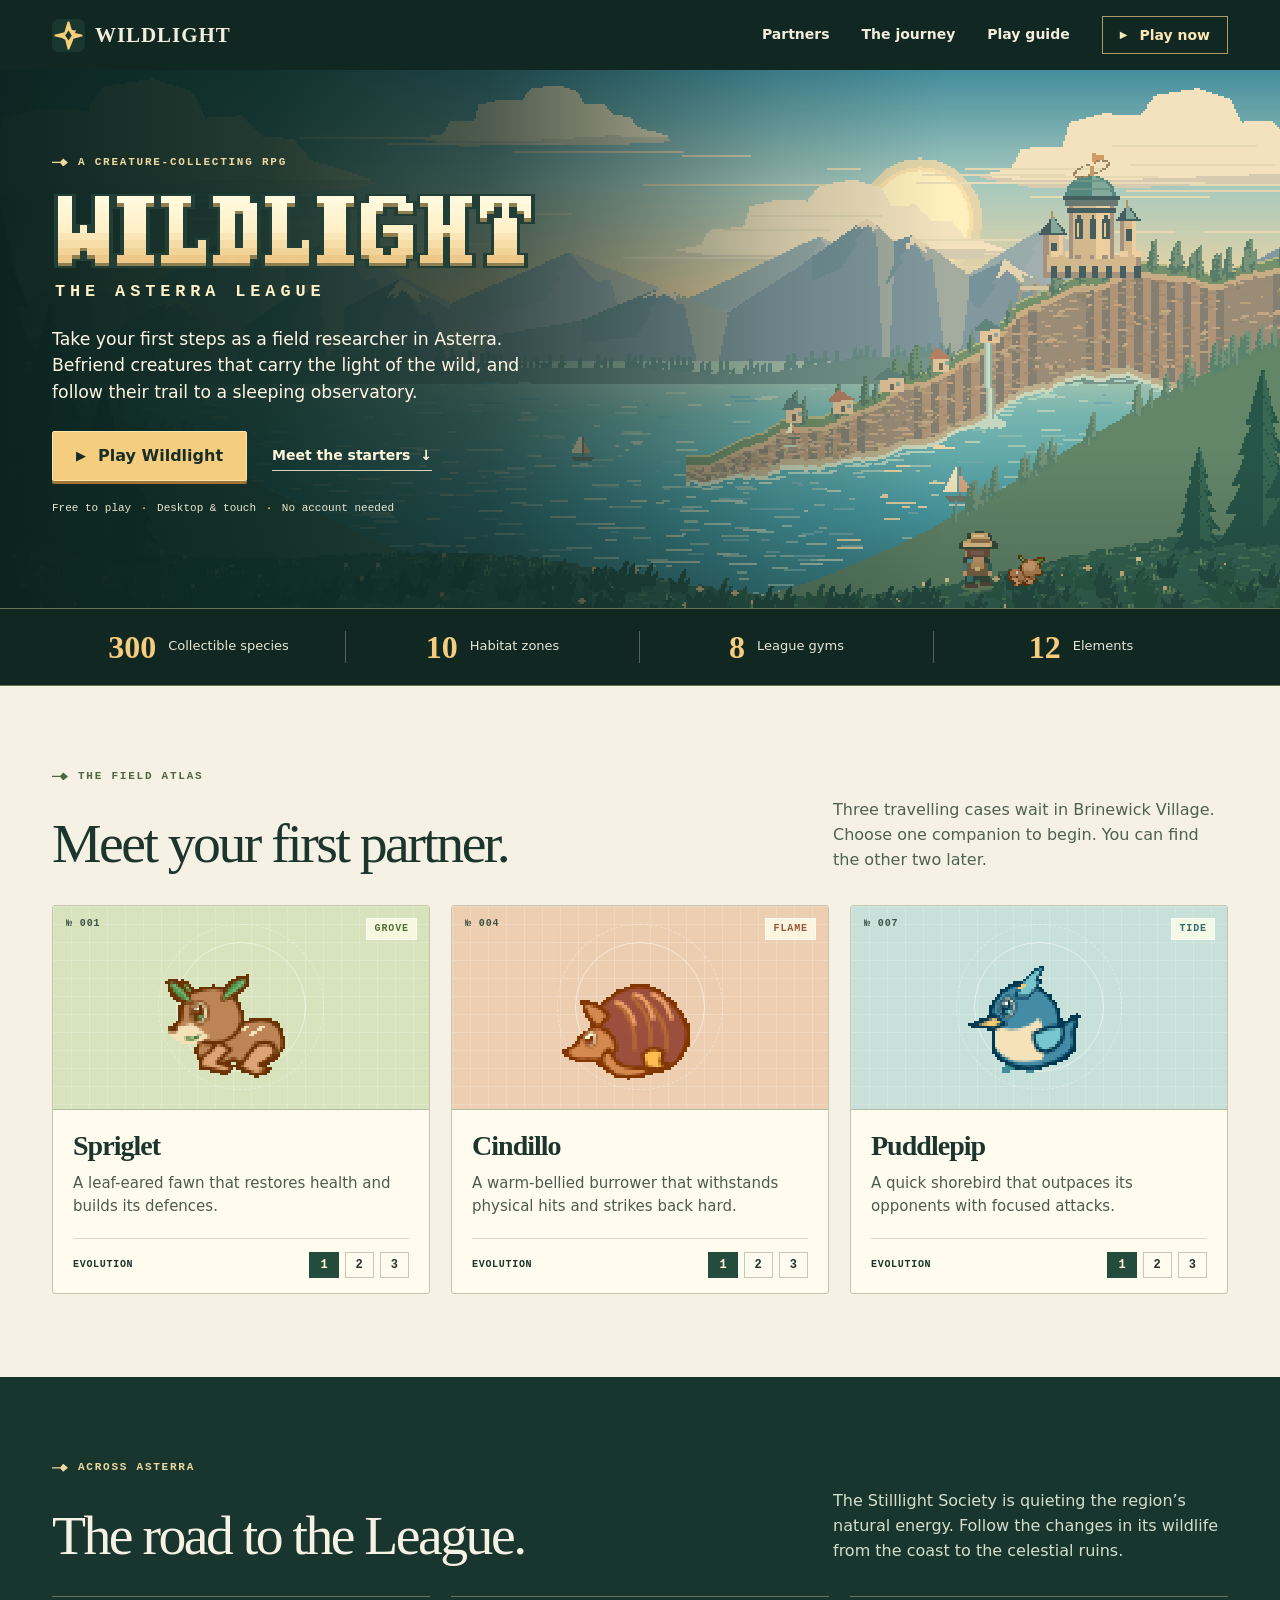
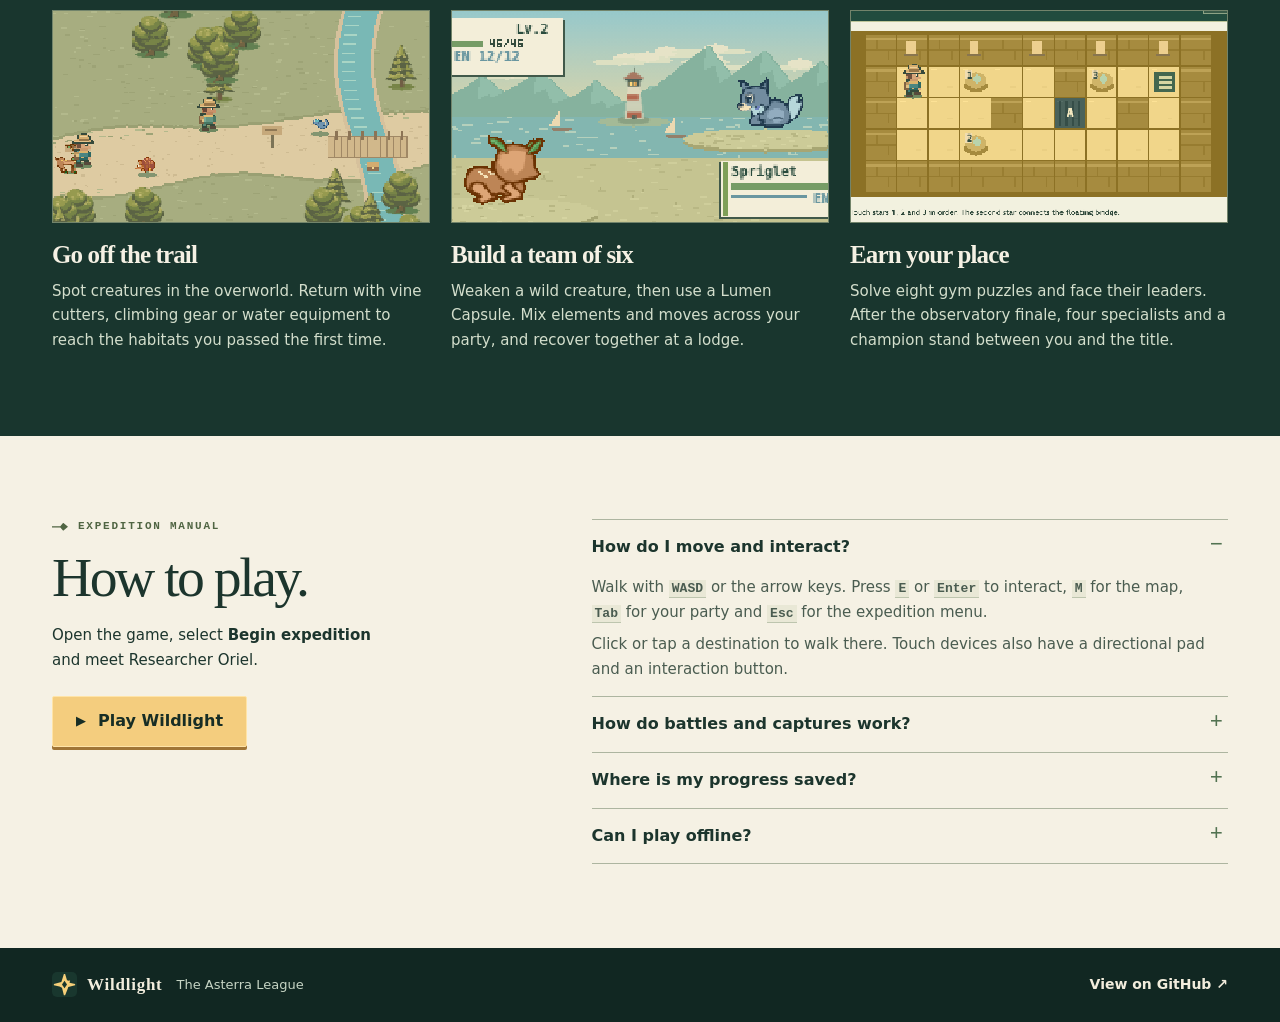
==== index.html @ f3347dff "Publish Wildlight RPG and its interactive Asterra field guide" ====
<!doctype html>
<html lang="en">
  <head>
    <meta charset="utf-8" />
    <meta name="viewport" content="width=device-width, initial-scale=1" />
    <meta name="theme-color" content="#112a26" />
    <title>Wildlight: The Asterra League · Play the browser RPG</title>
    <meta
      name="description"
      content="Choose your field partner and explore Asterra in a free pixel-art RPG. Collect 300 original creatures, earn eight badges and challenge the League in your browser."
    />
    <link rel="canonical" href="https://nearbycoder.github.io/wildlight/" />
    <meta property="og:title" content="Wildlight: The Asterra League" />
    <meta
      property="og:description"
      content="A field journal, a first partner and 300 creatures to discover. Play the complete RPG in your browser."
    />
    <meta property="og:type" content="website" />
    <meta
      property="og:url"
      content="https://nearbycoder.github.io/wildlight/"
    />
    <meta
      property="og:image"
      content="https://nearbycoder.github.io/wildlight/assets/site/share.png"
    />
    <meta
      property="og:image:alt"
      content="The Wildlight title above Asterra’s sunlit coast and celestial observatory."
    />
    <meta name="twitter:card" content="summary_large_image" />
    <link rel="icon" href="assets/site/star.svg" type="image/svg+xml" />
    <link rel="preload" as="image" href="assets/site/asterra.png" />
    <link rel="stylesheet" href="assets/site/landing.css" />
    <script defer src="assets/site/field-guide.js"></script>
  </head>
  <body>
    <a class="skip" href="#main">Skip to content</a>
    <header id="top">
      <div class="wrap nav">
        <a class="brand" href="#top" aria-label="Wildlight home"
          ><span class="star" aria-hidden="true"></span> WILDLIGHT</a
        >
        <nav aria-label="Main">
          <a href="#partners">Partners</a><a href="#journey">The journey</a
          ><a href="#guide">Play guide</a>
        </nav>
        <a class="nav-play" href="play/index.html"
          ><span aria-hidden="true">▶</span> Play now</a
        >
      </div>
    </header>
    <main id="main">
      <section class="hero" aria-labelledby="game-title">
        <div class="wrap hero-inner">
          <div class="intro">
            <p class="kicker pale"><i></i> A creature-collecting RPG</p>
            <h1 id="game-title">
              <img
                src="assets/site/wordmark.png"
                width="262"
                height="42"
                alt="Wildlight"
              /><span>The Asterra League</span>
            </h1>
            <p class="pitch">
              Take your first steps as a field researcher in Asterra. Befriend
              creatures that carry the light of the wild, and follow their trail
              to a sleeping observatory.
            </p>
            <div class="hero-actions">
              <a class="play" href="play/index.html"
                ><span aria-hidden="true">▶</span> Play Wildlight</a
              ><a class="meet" href="#partners"
                >Meet the starters <span aria-hidden="true">↓</span></a
              >
            </div>
            <p class="platform">
              Free to play <b>·</b> Desktop &amp; touch <b>·</b> No account
              needed
            </p>
          </div>
        </div>
      </section>
      <div class="facts">
        <dl class="wrap fact-grid">
          <div>
            <dt>Collectible species</dt>
            <dd>300</dd>
          </div>
          <div>
            <dt>Habitat zones</dt>
            <dd>10</dd>
          </div>
          <div>
            <dt>League gyms</dt>
            <dd>8</dd>
          </div>
          <div>
            <dt>Elements</dt>
            <dd>12</dd>
          </div>
        </dl>
      </div>
      <section
        class="paper section"
        id="partners"
        aria-labelledby="partner-heading"
      >
        <div class="wrap">
          <p class="kicker"><i></i> The Field Atlas</p>
          <div class="section-intro">
            <h2 id="partner-heading">Meet your first partner.</h2>
            <p>
              Three travelling cases wait in Brinewick Village. Choose one
              companion to begin. You can find the other two later.
            </p>
          </div>
          <div class="partners">
            <!-- The starter cards also work as a static field guide with JavaScript disabled. -->
            <article class="partner grove">
              <div class="plate">
                <span class="index">№ 001</span
                ><span class="element">Grove</span
                ><img
                  loading="lazy"
                  class="sprite"
                  src="assets/site/spriglet.png"
                  width="88"
                  height="78"
                  alt="Spriglet"
                />
              </div>
              <div class="partner-body">
                <div aria-live="polite" aria-atomic="true">
                  <h3>Spriglet</h3>
                  <p>
                    A leaf-eared fawn that restores health and builds its
                    defences.
                  </p>
                </div>
                <div
                  class="stages"
                  hidden
                  role="group"
                  aria-label="Spriglet evolution stages"
                >
                  <span>Evolution</span
                  ><button
                    type="button"
                    data-number="001"
                    data-name="Spriglet"
                    data-element="Grove"
                    data-note="A leaf-eared fawn that restores health and builds its defences."
                    aria-label="Show Spriglet, stage 1"
                    aria-pressed="true"
                  >
                    1</button
                  ><button
                    type="button"
                    data-number="002"
                    data-name="Brambleap"
                    data-element="Grove"
                    data-note="Paired thorn forks catch the light as it bounds through the thickets."
                    aria-label="Show Brambleap, stage 2"
                    aria-pressed="false"
                  >
                    2</button
                  ><button
                    type="button"
                    data-number="003"
                    data-name="Verdantler"
                    data-element="Grove · Radiance"
                    data-note="A forest guardian whose branching antlers feed light into the leaves at its throat."
                    aria-label="Show Verdantler, stage 3"
                    aria-pressed="false"
                  >
                    3
                  </button>
                </div>
              </div>
            </article>
            <article class="partner flame">
              <div class="plate">
                <span class="index">№ 004</span
                ><span class="element">Flame</span
                ><img
                  loading="lazy"
                  class="sprite"
                  src="assets/site/cindillo.png"
                  width="88"
                  height="78"
                  alt="Cindillo"
                />
              </div>
              <div class="partner-body">
                <div aria-live="polite" aria-atomic="true">
                  <h3>Cindillo</h3>
                  <p>
                    A warm-bellied burrower that withstands physical hits and
                    strikes back hard.
                  </p>
                </div>
                <div
                  class="stages"
                  hidden
                  role="group"
                  aria-label="Cindillo evolution stages"
                >
                  <span>Evolution</span
                  ><button
                    type="button"
                    data-number="004"
                    data-name="Cindillo"
                    data-element="Flame"
                    data-note="A warm-bellied burrower that withstands physical hits and strikes back hard."
                    aria-label="Show Cindillo, stage 1"
                    aria-pressed="true"
                  >
                    1</button
                  ><button
                    type="button"
                    data-number="005"
                    data-name="Charback"
                    data-element="Flame"
                    data-note="Flexible seams between fired clay plates let it curl up and roll downhill."
                    aria-label="Show Charback, stage 2"
                    aria-pressed="false"
                  >
                    2</button
                  ><button
                    type="button"
                    data-number="006"
                    data-name="Kilnwarden"
                    data-element="Flame · Alloy"
                    data-note="Its plates fuse into a vaulted kiln. Broad, heatproof forelegs brace it against the furnace pressure."
                    aria-label="Show Kilnwarden, stage 3"
                    aria-pressed="false"
                  >
                    3
                  </button>
                </div>
              </div>
            </article>
            <article class="partner tide">
              <div class="plate">
                <span class="index">№ 007</span><span class="element">Tide</span
                ><img
                  loading="lazy"
                  class="sprite"
                  src="assets/site/puddlepip.png"
                  width="88"
                  height="78"
                  alt="Puddlepip"
                />
              </div>
              <div class="partner-body">
                <div aria-live="polite" aria-atomic="true">
                  <h3>Puddlepip</h3>
                  <p>
                    A quick shorebird that outpaces its opponents with focused
                    attacks.
                  </p>
                </div>
                <div
                  class="stages"
                  hidden
                  role="group"
                  aria-label="Puddlepip evolution stages"
                >
                  <span>Evolution</span
                  ><button
                    type="button"
                    data-number="007"
                    data-name="Puddlepip"
                    data-element="Tide"
                    data-note="A quick shorebird that outpaces its opponents with focused attacks."
                    aria-label="Show Puddlepip, stage 1"
                    aria-pressed="true"
                  >
                    1</button
                  ><button
                    type="button"
                    data-number="008"
                    data-name="Rillcrest"
                    data-element="Tide"
                    data-note="Long legs carry it through the shallows while its half-open wings keep it balanced."
                    aria-label="Show Rillcrest, stage 2"
                    aria-pressed="false"
                  >
                    2</button
                  ><button
                    type="button"
                    data-number="009"
                    data-name="Tempestern"
                    data-element="Tide · Storm"
                    data-note="Fork-tipped wings hold it in a storm glide, and a divided tail steers it through the gusts."
                    aria-label="Show Tempestern, stage 3"
                    aria-pressed="false"
                  >
                    3
                  </button>
                </div>
              </div>
            </article>
          </div>
        </div>
      </section>
      <section
        id="journey"
        class="journey section"
        aria-labelledby="journey-heading"
      >
        <div class="wrap">
          <p class="kicker pale"><i></i> Across Asterra</p>
          <div class="section-intro">
            <h2 id="journey-heading">The road to the League.</h2>
            <p>
              The Stilllight Society is quieting the region’s natural energy.
              Follow the changes in its wildlife from the coast to the celestial
              ruins.
            </p>
          </div>
          <div class="journey-grid">
            <article>
              <img
                loading="lazy"
                width="544"
                height="306"
                src="assets/site/trail.png"
                alt="A field researcher encounters wild creatures at a wooden bridge on Potters’ Towpath."
              />
              <h3>Go off the trail</h3>
              <p>
                Spot creatures in the overworld. Return with vine cutters,
                climbing gear or water equipment to reach the habitats you
                passed the first time.
              </p>
            </article>
            <article>
              <img
                loading="lazy"
                width="544"
                height="306"
                src="assets/site/battle.png"
                alt="Spriglet faces a wild Frazil on the coast in a turn-based battle."
              />
              <h3>Build a team of six</h3>
              <p>
                Weaken a wild creature, then use a Lumen Capsule. Mix elements
                and moves across your party, and recover together at a lodge.
              </p>
            </article>
            <article>
              <img
                loading="lazy"
                width="544"
                height="306"
                src="assets/site/gym.png"
                alt="An in-game League gym puzzle with an interactive floor plan."
              />
              <h3>Earn your place</h3>
              <p>
                Solve eight gym puzzles and face their leaders. After the
                observatory finale, four specialists and a champion stand
                between you and the title.
              </p>
            </article>
          </div>
        </div>
      </section>
      <section class="section paper" id="guide" aria-labelledby="guide-heading">
        <div class="wrap guide">
          <div>
            <p class="kicker"><i></i> Expedition manual</p>
            <h2 id="guide-heading">How to play.</h2>
            <p>
              Open the game, select <strong>Begin expedition</strong> and meet
              Researcher Oriel.
            </p>
            <a class="play" href="play/index.html"
              ><span aria-hidden="true">▶</span> Play Wildlight</a
            >
          </div>
          <div class="manual">
            <details open>
              <summary>How do I move and interact?</summary>
              <div>
                <p>
                  Walk with <kbd>WASD</kbd> or the arrow keys. Press
                  <kbd>E</kbd> or <kbd>Enter</kbd> to interact, <kbd>M</kbd> for
                  the map, <kbd>Tab</kbd> for your party and <kbd>Esc</kbd> for
                  the expedition menu.
                </p>
                <p>
                  Click or tap a destination to walk there. Touch devices also
                  have a directional pad and an interaction button.
                </p>
              </div>
            </details>
            <details>
              <summary>How do battles and captures work?</summary>
              <div>
                <p>
                  Each turn, choose a move, switch your active creature or use
                  an item. Check the element matchup and your available energy.
                  Lower a wild creature’s health or inflict a status condition
                  to improve your capsule’s chances.
                </p>
              </div>
            </details>
            <details>
              <summary>Where is my progress saved?</summary>
              <div>
                <p>
                  The game autosaves in this browser at safe milestones. Open
                  <strong>Expedition menu → Save → Export backup</strong> to
                  keep a copy or carry your team to another device. Use
                  <strong>Import backup</strong> to restore it.
                </p>
              </div>
            </details>
            <details>
              <summary>Can I play offline?</summary>
              <div>
                <p>
                  <a href="play/index.html" download="wildlight.html"
                    >Download the standalone game</a
                  >
                  and open it in a modern browser. To continue a web expedition
                  offline, export your save first and import it in the
                  downloaded game.
                </p>
              </div>
            </details>
          </div>
        </div>
      </section>
    </main>
    <footer>
      <div class="wrap foot">
        <a class="brand" href="#top"
          ><span class="star" aria-hidden="true"></span> Wildlight</a
        ><span>The Asterra League</span
        ><a href="https://github.com/nearbycoder/wildlight"
          >View on GitHub ↗</a
        >
      </div>
    </footer>
  </body>
</html>
---- assets/site/landing.css ----
:root {
  color-scheme: light;
  --night: #112722;
  --green: #244c3c;
  --paper: #f5f1e4;
  --ink: #1c352d;
  --gold: #f4cd7e;
  --rule: #cbc6b5;
  --mono: "Space Mono", ui-monospace, Menlo, Consolas, monospace;
  --sans: "DM Sans", "Avenir Next", Avenir, system-ui, sans-serif;
}
* {
  box-sizing: border-box;
}
html {
  scroll-behavior: smooth;
  scroll-padding-top: 18px;
}
body {
  margin: 0;
  background: var(--paper);
  color: var(--ink);
  font: 16px/1.55 var(--sans);
}
a {
  color: inherit;
}
button,
summary,
a {
  touch-action: manipulation;
}
a:focus-visible,
button:focus-visible,
summary:focus-visible {
  outline: 3px solid #c3761f;
  outline-offset: 4px;
}
.wrap {
  width: min(1176px, calc(100% - 104px));
  margin-inline: auto;
}
.skip {
  position: absolute;
  left: 1rem;
  top: -6rem;
  z-index: 10;
  background: white;
  padding: 10px;
}
.skip:focus {
  top: 1rem;
}
header,
footer,
.facts {
  background: var(--night);
  color: #f2eddd;
}
.nav,
.foot {
  display: flex;
  align-items: center;
  gap: 32px;
}
.nav {
  min-height: 70px;
}
.brand {
  text-decoration: none;
  display: inline-flex;
  gap: 10px;
  align-items: center;
  font-family: Georgia, serif;
  font-weight: 900;
  font-size: 21px;
  letter-spacing: 0.045em;
}
.star {
  display: inline-block;
  background: url(star.svg) center/contain no-repeat;
  width: 33px;
  height: 33px;
}
.nav nav {
  margin-left: auto;
  display: flex;
  gap: 32px;
}
.nav nav a,
.foot a:last-child {
  text-decoration: none;
  font-weight: 600;
  font-size: 14px;
}
.nav nav a:hover,
.foot a:hover {
  color: var(--gold);
}
.nav-play,
.play {
  display: inline-flex;
  align-items: center;
  justify-content: center;
  gap: 12px;
  font-weight: 800;
  text-decoration: none;
  line-height: 1.15;
}
.nav-play {
  padding: 10px 17px;
  color: #fae9b6;
  border: 1px solid #ad9c67;
  font-size: 14px;
}
.nav-play span {
  font-size: 10px;
}
.nav-play:hover {
  background: #294638;
}
.hero {
  color: #fff6dc;
  position: relative;
  isolation: isolate;
  background: #315849;
  overflow: hidden;
}
.hero:before,
.hero:after {
  content: "";
  position: absolute;
  inset: 0;
  z-index: -1;
}
.hero:before {
  background: url(asterra.png) 62% 56% / cover no-repeat;
  image-rendering: pixelated;
}
.hero:after {
  background:
    linear-gradient(
      90deg,
      rgba(11, 35, 31, 0.98) 0%,
      rgba(12, 40, 34, 0.9) 21%,
      rgba(15, 39, 36, 0.72) 38%,
      rgba(15, 37, 33, 0.18) 61%,
      transparent 74%
    ),
    linear-gradient(0deg, rgba(9, 26, 24, 0.22), transparent 30%);
}
.hero-inner {
  min-height: clamp(530px, 42vw, 650px);
  display: flex;
  align-items: center;
}
.intro {
  padding: 48px 0 53px;
  max-width: 552px;
}
.kicker {
  display: flex;
  gap: 10px;
  align-items: center;
  margin: 0 0 14px;
  color: #506543;
  font: 700 11px/1.4 var(--mono);
  letter-spacing: 0.16em;
  text-transform: uppercase;
}
.kicker i {
  display: inline-block;
  width: 16px;
  height: 8px;
  background: currentColor;
  clip-path: polygon(0 42%, 52% 42%, 70% 0, 100% 50%, 70% 100%, 52% 58%, 0 58%);
}
.pale {
  color: #f0d89e;
}
h1 {
  margin: 22px 0;
}
h1 img {
  display: block;
  width: min(100%, 528px);
  height: auto;
  image-rendering: pixelated;
}
h1 span {
  display: block;
  color: #fff0c7;
  font: 700 clamp(13px, 1.32vw, 19px) / 1.4 var(--mono);
  letter-spacing: 0.29em;
  text-transform: uppercase;
  margin: 10px 0 0 3px;
}
.pitch {
  font-size: clamp(17px, 1.35vw, 20px);
  line-height: 1.55;
  max-width: 485px;
  color: #fff7e4;
  margin: 22px 0 25px;
  text-wrap: pretty;
}
.hero-actions {
  display: flex;
  align-items: center;
  gap: 25px;
}
.play {
  background: var(--gold);
  color: #172d25;
  border: 1px solid #ffe4a7;
  box-shadow: 0 3px 0 #a07536;
  padding: 15px 23px;
  border-radius: 2px;
  font-size: 16px;
}
.play span {
  font-size: 13px;
}
.play:hover {
  background: #ffe0a1;
  transform: translateY(-1px);
}
.meet {
  font-weight: 700;
  text-decoration: none;
  font-size: 14px;
  border-bottom: 1px solid #d2d3b9;
  padding: 4px 0;
}
.meet span {
  margin-left: 5px;
}
.platform {
  font: 11px/1.6 var(--mono);
  color: #e9e8d1;
  margin: 19px 0 0;
}
.platform b {
  color: var(--gold);
  padding-inline: 3px;
}
.facts {
  border-block: 1px solid #667357;
}
.fact-grid {
  display: grid;
  grid-template-columns: repeat(4, 1fr);
  padding: 22px 0;
  margin-block: 0;
}
.fact-grid div {
  display: flex;
  align-items: center;
  justify-content: center;
  gap: 12px;
  flex-direction: row-reverse;
  border-right: 1px solid #526456;
}
.fact-grid div:last-child {
  border: 0;
}
.fact-grid dt {
  font-size: 13px;
  color: #e4e7d5;
  line-height: 1.25;
}
.fact-grid dd {
  font:
    700 32px/1 Georgia,
    serif;
  color: var(--gold);
  margin: 0;
}
.section {
  padding-block: clamp(56px, 6.5vw, 96px);
}
.paper {
  background: var(--paper);
}
h2,
h3,
p {
  margin-top: 0;
}
h2,
h3 {
  font-family: "DM Serif Text", Georgia, serif;
}
h2 {
  margin: 0;
  font-size: clamp(34px, 4.35vw, 63px);
  letter-spacing: -0.045em;
  line-height: 1.03;
  font-weight: 500;
  text-wrap: balance;
}
.section-intro {
  display: flex;
  align-items: end;
  justify-content: space-between;
  gap: 36px;
  margin: 0 0 32px;
}
.section-intro p {
  max-width: 395px;
  margin: 0;
  color: #4e6153;
  line-height: 1.55;
}
.partners,
.journey-grid {
  display: grid;
  grid-template-columns: repeat(3, minmax(0, 1fr));
  gap: 21px;
}
.partner {
  --wash: #d7e3bc;
  --tone: #526e37;
  background: #fffcef;
  border: 1px solid #c4c6ac;
  border-radius: 3px;
  overflow: hidden;
}
.partner.flame {
  --wash: #edceb0;
  --tone: #9d5536;
}
.partner.tide {
  --wash: #c8e0da;
  --tone: #366b70;
}
.plate {
  position: relative;
  min-height: 180px;
  height: clamp(174px, 16vw, 220px);
  overflow: hidden;
  isolation: isolate;
  background-color: var(--wash);
  background-image:
    linear-gradient(90deg, #ffffff30 1px, transparent 1px),
    linear-gradient(#ffffff30 1px, transparent 1px);
  background-size: 18px 18px;
  display: grid;
  place-items: center;
  border-bottom: 1px solid #b4bba5;
}
.plate:before,
.plate:after {
  content: "";
  z-index: -1;
  position: absolute;
  top: 50%;
  left: 50%;
  width: 128px;
  height: 128px;
  border: 1px solid #ffffff80;
  border-radius: 50%;
  transform: translate(-50%, -50%);
}
.plate:after {
  width: 164px;
  height: 164px;
  border-style: dashed;
  opacity: 0.7;
}
.index,
.element {
  z-index: 1;
  position: absolute;
  top: 12px;
  font: 700 10px/1.2 var(--mono);
  letter-spacing: 0.09em;
}
.index {
  left: 13px;
  color: #3b5044;
}
.element {
  right: 12px;
  color: var(--tone);
  background: #ffffebc7;
  border: 1px solid #ffffff9e;
  padding: 4px 7px;
  text-transform: uppercase;
}
.sprite {
  position: absolute;
  inset: 0;
  height: 100%;
  width: 100%;
  object-fit: contain;
  image-rendering: pixelated;
}
.partner-body {
  padding: 20px 20px 15px;
}
.partner h3,
.journey h3 {
  font-size: 28px;
  font-weight: 600;
  letter-spacing: -0.035em;
  line-height: 1.12;
  margin: 0 0 10px;
}
.partner-body p {
  color: #4a5c50;
  margin: 0 0 18px;
  min-height: 3.2em;
  font-size: 15px;
}
.stages {
  display: flex;
  align-items: center;
  gap: 6px;
  border-top: 1px solid #d9d9c7;
  padding-top: 13px;
}
.stages span {
  margin-right: auto;
  font: 700 10px var(--mono);
  text-transform: uppercase;
  letter-spacing: 0.07em;
}
.stages button {
  font: 700 12px var(--mono);
  padding: 5px 10px;
  background: transparent;
  color: var(--ink);
  border: 1px solid #c6c9b7;
  cursor: pointer;
}
.stages button[aria-pressed="true"] {
  background: var(--green);
  color: #fff9dc;
  border-color: var(--green);
}
.stages button:hover {
  border-color: var(--green);
}
.journey {
  background: #19362e;
  color: var(--paper);
}
.journey .section-intro p,
.journey-grid p {
  color: #d3decc;
}
.journey-grid article {
  border-top: 1px solid #637561;
  padding-top: 13px;
}
.journey-grid img {
  width: 100%;
  height: auto;
  display: block;
  aspect-ratio: 16/9;
  object-fit: cover;
  border: 1px solid #72846b;
  margin: 0 0 18px;
  image-rendering: pixelated;
}
.journey h3 {
  font-size: 25px;
}
.journey-grid p,
.guide p {
  margin-bottom: 0;
  font-size: 15px;
  line-height: 1.65;
}
.guide {
  display: grid;
  grid-template-columns: 0.8fr 1.2fr;
  gap: clamp(30px, 9vw, 150px);
}
.guide .kicker {
  font: 700 11px/1.4 var(--mono);
  margin-bottom: 14px;
}
.guide h2 + p {
  max-width: 330px;
  margin: 17px 0 24px;
}
.manual details {
  border-top: 1px solid #adb5a0;
}
.manual details:last-child {
  border-bottom: 1px solid #adb5a0;
}
.manual summary {
  cursor: pointer;
  font-weight: 750;
  padding: 15px 28px 15px 0;
  position: relative;
  list-style: none;
}
.manual summary::-webkit-details-marker {
  display: none;
}
.manual summary:after {
  content: "+";
  position: absolute;
  right: 5px;
  color: #527351;
  font: 22px/1 var(--mono);
}
.manual details[open] > summary:after {
  content: "−";
}
.manual details > div {
  padding: 0 22px 14px 0;
  color: #4a5c50;
}
.manual p + p {
  margin-top: 8px;
}
kbd {
  font: 700 0.87em var(--mono);
  background: #e9e8d6;
  padding: 1px 3px;
  border-bottom: 1px solid #bdc5ae;
}
.foot {
  padding-block: 24px;
  gap: 14px;
}
.foot .brand {
  font-size: 17px;
}
.foot > span {
  font-size: 13px;
  color: #c6d4c4;
}
.foot > a:last-child {
  margin-left: auto;
}
.foot .star {
  width: 25px;
  height: 25px;
}
@media (max-width: 850px) {
  .wrap {
    width: calc(100% - 48px);
  }
  .nav nav {
    gap: 18px;
  }
  .intro {
    max-width: 490px;
  }
  .hero:after {
    background: linear-gradient(90deg, #102a25f5, #102a25d4 42%, #102a2530 83%);
  }
  .fact-grid div {
    flex-direction: column-reverse;
    gap: 7px;
  }
  .section-intro {
    display: block;
  }
  .section-intro p {
    margin-top: 15px;
    max-width: 610px;
  }
  .partners,
  .journey-grid {
    gap: 12px;
  }
  .partner-body {
    padding: 14px;
  }
  .partner-body p {
    min-height: 4.7em;
  }
  .guide {
    gap: 34px;
  }
  .stages {
    gap: 4px;
  }
  .stages button {
    padding: 5px 8px;
  }
}
@media (max-width: 650px) {
  .wrap {
    width: calc(100% - 36px);
  }
  .nav {
    min-height: 58px;
    gap: 10px;
  }
  .nav .brand {
    font-size: 17px;
    gap: 6px;
  }
  .nav .star {
    width: 27px;
    height: 27px;
  }
  .nav nav {
    display: none;
  }
  .nav-play {
    margin-left: auto;
    padding: 8px 13px;
  }
  .hero-inner {
    min-height: auto;
    align-items: end;
  }
  .hero:before {
    background-size: auto 290px;
    background-position: 70% top;
    background-color: #16332a;
  }
  .hero:after {
    background: linear-gradient(
      0deg,
      #16332a 0%,
      #16332a 46%,
      #16332aee 58%,
      #16332a85 70%,
      transparent 86%
    );
  }
  .intro {
    padding: 176px 0 32px;
    max-width: 100%;
  }
  .intro .kicker {
    margin-bottom: 8px;
  }
  h1 {
    margin: 12px 0;
  }
  h1 img {
    width: min(94%, 410px);
  }
  h1 span {
    font-size: 13px;
  }
  .pitch {
    margin: 16px 0 20px;
    font-size: 16px;
    max-width: 440px;
  }
  .hero-actions {
    gap: 18px;
  }
  .play {
    padding: 14px 17px;
  }
  .meet {
    font-size: 13px;
  }
  .platform {
    font-size: 10px;
  }
  .fact-grid {
    width: 100%;
    padding: 16px 5px;
  }
  .fact-grid dd {
    font-size: 25px;
  }
  .fact-grid dt {
    font-size: 10px;
    text-align: center;
  }
  .section {
    padding-block: 48px;
  }
  .partners,
  .journey-grid,
  .guide {
    grid-template-columns: 1fr;
  }
  .partners,
  .journey-grid {
    gap: 20px;
  }
  .partner {
    display: grid;
    grid-template-columns: minmax(112px, 36%) 1fr;
  }
  .plate {
    height: 100%;
    min-height: 190px;
    border: 0;
    border-right: 1px solid #b4bba5;
  }
  .element {
    top: auto;
    bottom: 9px;
    right: 8px;
  }
  .index {
    top: 9px;
    left: 8px;
  }
  .partner-body {
    display: flex;
    flex-direction: column;
    justify-content: center;
  }
  .partner h3 {
    font-size: 24px;
  }
  .partner-body p {
    min-height: 0;
    margin-bottom: 12px;
    font-size: 14px;
  }
  .guide {
    gap: 28px;
  }
  .foot {
    flex-wrap: wrap;
  }
  .foot > span {
    display: none;
  }
  .section-intro {
    margin-bottom: 23px;
  }
  .journey-grid article + article {
    margin-top: 7px;
  }
}
@media (max-width: 360px) {
  .wrap {
    width: calc(100% - 24px);
  }
  .stages {
    flex-wrap: wrap;
  }
  .stages span {
    width: 100%;
  }
  .partner {
    grid-template-columns: 32% 1fr;
  }
  .pitch {
    font-size: 15px;
  }
  .hero-actions {
    gap: 10px;
  }
  .platform {
    font-size: 9px;
  }
}
@media (prefers-reduced-motion: reduce) {
  html {
    scroll-behavior: auto;
  }
  .play:hover {
    transform: none;
  }
}
[hidden] {
  display: none !important;
}
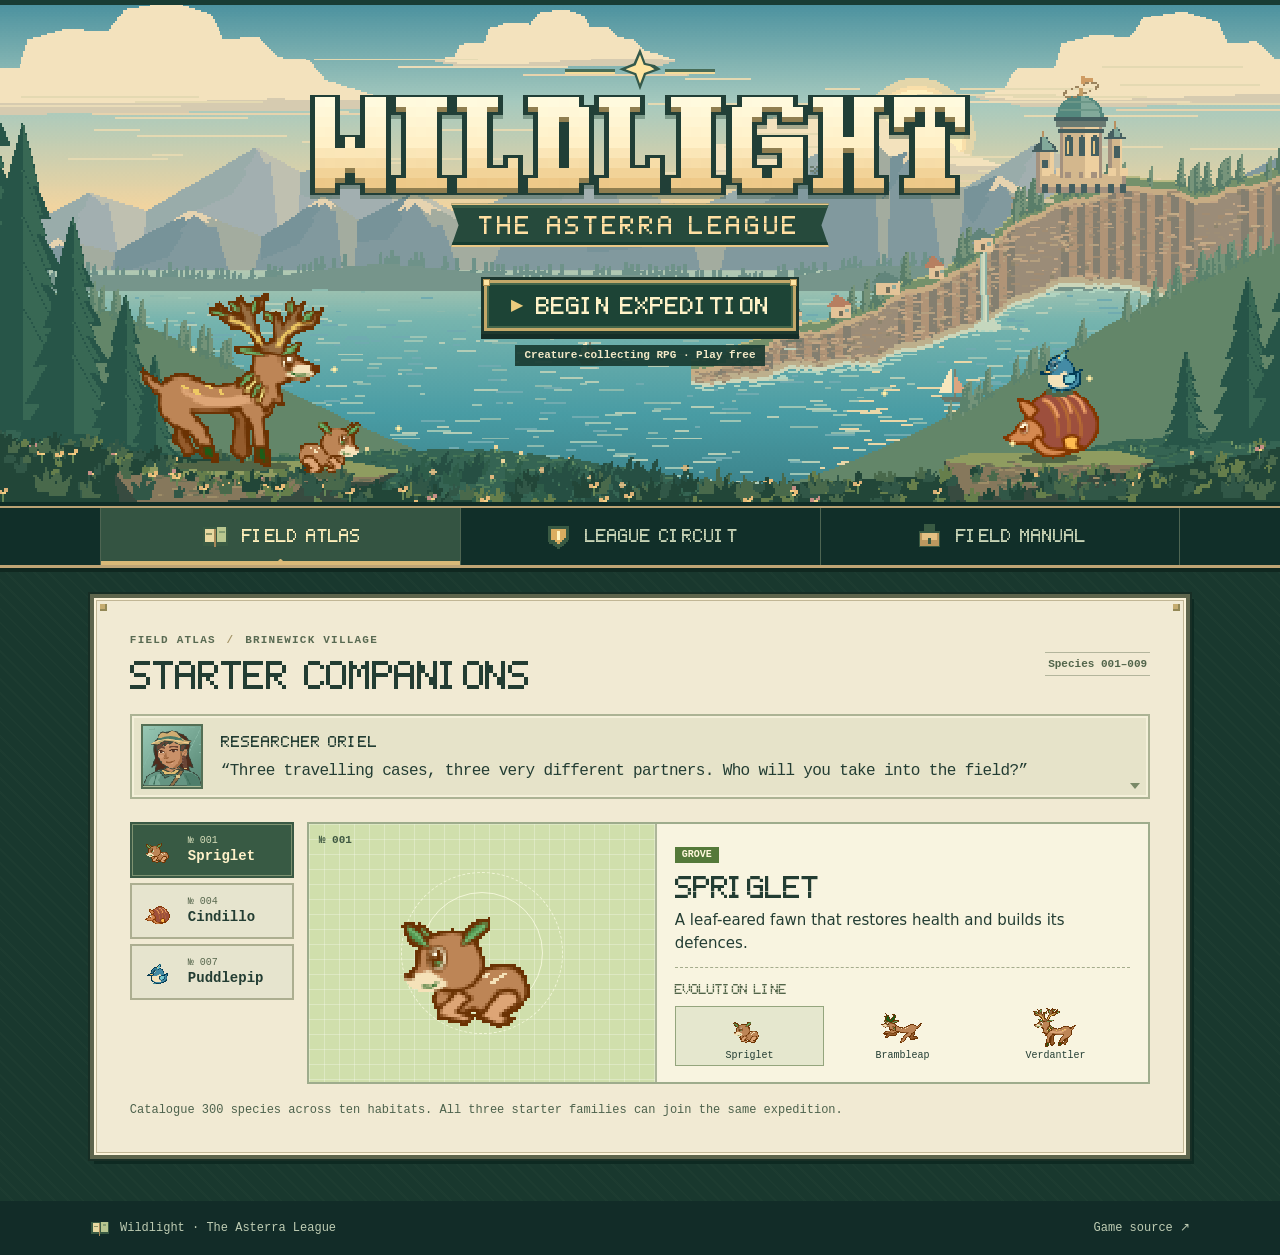
==== commit dc665ea5: "Turn the Wildlight homepage into an Asterra title scene and expedition journal" ====
--- a/index.html
+++ b/index.html
@@ -30,422 +30,693 @@
     />
     <meta name="twitter:card" content="summary_large_image" />
     <link rel="icon" href="assets/site/star.svg" type="image/svg+xml" />
-    <link rel="preload" as="image" href="assets/site/asterra.png" />
-    <link rel="stylesheet" href="assets/site/landing.css" />
-    <script defer src="assets/site/field-guide.js"></script>
+    <link
+      rel="preload"
+      as="image"
+      href="assets/site/title-coast.png"
+      media="(min-width: 701px)"
+    />
+    <link rel="stylesheet" href="assets/site/landing.css?v=journal" />
+    <script defer src="assets/site/field-guide.js?v=journal"></script>
+    <link
+      rel="preload"
+      as="font"
+      href="assets/site/asterra-pixel.ttf"
+      type="font/ttf"
+      crossorigin
+    />
   </head>
+
   <body>
-    <a class="skip" href="#main">Skip to content</a>
-    <header id="top">
-      <div class="wrap nav">
-        <a class="brand" href="#top" aria-label="Wildlight home"
-          ><span class="star" aria-hidden="true"></span> WILDLIGHT</a
-        >
-        <nav aria-label="Main">
-          <a href="#partners">Partners</a><a href="#journey">The journey</a
-          ><a href="#guide">Play guide</a>
-        </nav>
-        <a class="nav-play" href="play/index.html"
-          ><span aria-hidden="true">▶</span> Play now</a
-        >
-      </div>
-    </header>
-    <main id="main">
+    <a class="skip" href="#journal">Skip to expedition journal</a>
+    <main>
       <section class="hero" aria-labelledby="game-title">
-        <div class="wrap hero-inner">
-          <div class="intro">
-            <p class="kicker pale"><i></i> A creature-collecting RPG</p>
-            <h1 id="game-title">
-              <img
-                src="assets/site/wordmark.png"
-                width="262"
-                height="42"
-                alt="Wildlight"
-              /><span>The Asterra League</span>
-            </h1>
-            <p class="pitch">
-              Take your first steps as a field researcher in Asterra. Befriend
-              creatures that carry the light of the wild, and follow their trail
-              to a sleeping observatory.
-            </p>
-            <div class="hero-actions">
-              <a class="play" href="play/index.html"
-                ><span aria-hidden="true">▶</span> Play Wildlight</a
-              ><a class="meet" href="#partners"
-                >Meet the starters <span aria-hidden="true">↓</span></a
-              >
-            </div>
-            <p class="platform">
-              Free to play <b>·</b> Desktop &amp; touch <b>·</b> No account
-              needed
-            </p>
+        <picture class="panorama"
+          ><source
+            media="(max-width:700px)"
+            srcset="assets/site/title-coast-mobile.png" />
+          <img
+            src="assets/site/title-coast.png"
+            width="656"
+            height="259"
+            fetchpriority="high"
+            alt="Verdantler and its fawn overlook Asterra’s coast. Across the water, the old observatory catches the morning sun."
+        /></picture>
+        <div class="motes" aria-hidden="true">
+          <i></i><i></i><i></i><i></i><i></i><i></i>
+        </div>
+        <div class="title-block">
+          <div class="crest" aria-hidden="true"><i></i></div>
+          <h1 id="game-title">
+            <img
+              src="assets/site/wordmark.png"
+              width="262"
+              height="42"
+              alt="Wildlight"
+            /><span class="ribbon">The Asterra League</span>
+          </h1>
+          <div class="hero-actions">
+            <a class="play" href="play/index.html"
+              ><b aria-hidden="true">▶</b> Begin expedition</a
+            ><span>Creature-collecting RPG · Play free</span>
           </div>
         </div>
       </section>
-      <div class="facts">
-        <dl class="wrap fact-grid">
-          <div>
-            <dt>Collectible species</dt>
-            <dd>300</dd>
-          </div>
-          <div>
-            <dt>Habitat zones</dt>
-            <dd>10</dd>
-          </div>
-          <div>
-            <dt>League gyms</dt>
-            <dd>8</dd>
-          </div>
-          <div>
-            <dt>Elements</dt>
-            <dd>12</dd>
-          </div>
-        </dl>
-      </div>
-      <section
-        class="paper section"
-        id="partners"
-        aria-labelledby="partner-heading"
-      >
-        <div class="wrap">
-          <p class="kicker"><i></i> The Field Atlas</p>
-          <div class="section-intro">
-            <h2 id="partner-heading">Meet your first partner.</h2>
-            <p>
-              Three travelling cases wait in Brinewick Village. Choose one
-              companion to begin. You can find the other two later.
-            </p>
-          </div>
-          <div class="partners">
-            <!-- The starter cards also work as a static field guide with JavaScript disabled. -->
-            <article class="partner grove">
-              <div class="plate">
-                <span class="index">№ 001</span
-                ><span class="element">Grove</span
-                ><img
-                  loading="lazy"
-                  class="sprite"
-                  src="assets/site/spriglet.png"
-                  width="88"
-                  height="78"
-                  alt="Spriglet"
-                />
-              </div>
-              <div class="partner-body">
-                <div aria-live="polite" aria-atomic="true">
-                  <h3>Spriglet</h3>
-                  <p>
-                    A leaf-eared fawn that restores health and builds its
-                    defences.
-                  </p>
-                </div>
-                <div
-                  class="stages"
-                  hidden
-                  role="group"
-                  aria-label="Spriglet evolution stages"
-                >
-                  <span>Evolution</span
-                  ><button
-                    type="button"
-                    data-number="001"
-                    data-name="Spriglet"
-                    data-element="Grove"
-                    data-note="A leaf-eared fawn that restores health and builds its defences."
-                    aria-label="Show Spriglet, stage 1"
-                    aria-pressed="true"
-                  >
-                    1</button
-                  ><button
-                    type="button"
-                    data-number="002"
-                    data-name="Brambleap"
-                    data-element="Grove"
-                    data-note="Paired thorn forks catch the light as it bounds through the thickets."
-                    aria-label="Show Brambleap, stage 2"
-                    aria-pressed="false"
-                  >
-                    2</button
-                  ><button
-                    type="button"
-                    data-number="003"
-                    data-name="Verdantler"
-                    data-element="Grove · Radiance"
-                    data-note="A forest guardian whose branching antlers feed light into the leaves at its throat."
-                    aria-label="Show Verdantler, stage 3"
-                    aria-pressed="false"
-                  >
-                    3
-                  </button>
-                </div>
-              </div>
-            </article>
-            <article class="partner flame">
-              <div class="plate">
-                <span class="index">№ 004</span
-                ><span class="element">Flame</span
-                ><img
-                  loading="lazy"
-                  class="sprite"
-                  src="assets/site/cindillo.png"
-                  width="88"
-                  height="78"
-                  alt="Cindillo"
-                />
-              </div>
-              <div class="partner-body">
-                <div aria-live="polite" aria-atomic="true">
-                  <h3>Cindillo</h3>
-                  <p>
-                    A warm-bellied burrower that withstands physical hits and
-                    strikes back hard.
-                  </p>
-                </div>
-                <div
-                  class="stages"
-                  hidden
-                  role="group"
-                  aria-label="Cindillo evolution stages"
-                >
-                  <span>Evolution</span
-                  ><button
-                    type="button"
-                    data-number="004"
-                    data-name="Cindillo"
-                    data-element="Flame"
-                    data-note="A warm-bellied burrower that withstands physical hits and strikes back hard."
-                    aria-label="Show Cindillo, stage 1"
-                    aria-pressed="true"
-                  >
-                    1</button
-                  ><button
-                    type="button"
-                    data-number="005"
-                    data-name="Charback"
-                    data-element="Flame"
-                    data-note="Flexible seams between fired clay plates let it curl up and roll downhill."
-                    aria-label="Show Charback, stage 2"
-                    aria-pressed="false"
-                  >
-                    2</button
-                  ><button
-                    type="button"
-                    data-number="006"
-                    data-name="Kilnwarden"
-                    data-element="Flame · Alloy"
-                    data-note="Its plates fuse into a vaulted kiln. Broad, heatproof forelegs brace it against the furnace pressure."
-                    aria-label="Show Kilnwarden, stage 3"
-                    aria-pressed="false"
-                  >
-                    3
-                  </button>
-                </div>
-              </div>
-            </article>
-            <article class="partner tide">
-              <div class="plate">
-                <span class="index">№ 007</span><span class="element">Tide</span
-                ><img
-                  loading="lazy"
-                  class="sprite"
-                  src="assets/site/puddlepip.png"
-                  width="88"
-                  height="78"
-                  alt="Puddlepip"
-                />
-              </div>
-              <div class="partner-body">
-                <div aria-live="polite" aria-atomic="true">
-                  <h3>Puddlepip</h3>
-                  <p>
-                    A quick shorebird that outpaces its opponents with focused
-                    attacks.
-                  </p>
-                </div>
-                <div
-                  class="stages"
-                  hidden
-                  role="group"
-                  aria-label="Puddlepip evolution stages"
-                >
-                  <span>Evolution</span
-                  ><button
-                    type="button"
-                    data-number="007"
-                    data-name="Puddlepip"
-                    data-element="Tide"
-                    data-note="A quick shorebird that outpaces its opponents with focused attacks."
-                    aria-label="Show Puddlepip, stage 1"
-                    aria-pressed="true"
-                  >
-                    1</button
-                  ><button
-                    type="button"
-                    data-number="008"
-                    data-name="Rillcrest"
-                    data-element="Tide"
-                    data-note="Long legs carry it through the shallows while its half-open wings keep it balanced."
-                    aria-label="Show Rillcrest, stage 2"
-                    aria-pressed="false"
-                  >
-                    2</button
-                  ><button
-                    type="button"
-                    data-number="009"
-                    data-name="Tempestern"
-                    data-element="Tide · Storm"
-                    data-note="Fork-tipped wings hold it in a storm glide, and a divided tail steers it through the gusts."
-                    aria-label="Show Tempestern, stage 3"
-                    aria-pressed="false"
-                  >
-                    3
-                  </button>
-                </div>
-              </div>
-            </article>
-          </div>
-        </div>
-      </section>
-      <section
-        id="journey"
-        class="journey section"
-        aria-labelledby="journey-heading"
-      >
-        <div class="wrap">
-          <p class="kicker pale"><i></i> Across Asterra</p>
-          <div class="section-intro">
-            <h2 id="journey-heading">The road to the League.</h2>
-            <p>
-              The Stilllight Society is quieting the region’s natural energy.
-              Follow the changes in its wildlife from the coast to the celestial
-              ruins.
-            </p>
-          </div>
-          <div class="journey-grid">
-            <article>
-              <img
-                loading="lazy"
-                width="544"
-                height="306"
-                src="assets/site/trail.png"
-                alt="A field researcher encounters wild creatures at a wooden bridge on Potters’ Towpath."
-              />
-              <h3>Go off the trail</h3>
-              <p>
-                Spot creatures in the overworld. Return with vine cutters,
-                climbing gear or water equipment to reach the habitats you
-                passed the first time.
-              </p>
-            </article>
-            <article>
-              <img
-                loading="lazy"
-                width="544"
-                height="306"
-                src="assets/site/battle.png"
-                alt="Spriglet faces a wild Frazil on the coast in a turn-based battle."
-              />
-              <h3>Build a team of six</h3>
-              <p>
-                Weaken a wild creature, then use a Lumen Capsule. Mix elements
-                and moves across your party, and recover together at a lodge.
-              </p>
-            </article>
-            <article>
-              <img
-                loading="lazy"
-                width="544"
-                height="306"
-                src="assets/site/gym.png"
-                alt="An in-game League gym puzzle with an interactive floor plan."
-              />
-              <h3>Earn your place</h3>
-              <p>
-                Solve eight gym puzzles and face their leaders. After the
-                observatory finale, four specialists and a champion stand
-                between you and the title.
-              </p>
-            </article>
-          </div>
-        </div>
-      </section>
-      <section class="section paper" id="guide" aria-labelledby="guide-heading">
-        <div class="wrap guide">
-          <div>
-            <p class="kicker"><i></i> Expedition manual</p>
-            <h2 id="guide-heading">How to play.</h2>
-            <p>
-              Open the game, select <strong>Begin expedition</strong> and meet
-              Researcher Oriel.
-            </p>
-            <a class="play" href="play/index.html"
-              ><span aria-hidden="true">▶</span> Play Wildlight</a
+      <div id="journal" tabindex="-1">
+        <nav class="tabs" aria-label="Expedition journal">
+          <div class="tabstrip">
+            <a href="#partners" class="active"
+              ><img src="assets/site/menu-book.png" alt="" />Field Atlas</a
+            >
+            <a href="#journey"
+              ><img src="assets/site/menu-badge.png" alt="" />League circuit</a
+            >
+            <a href="#guide"
+              ><img src="assets/site/menu-bag.png" alt="" />Field manual</a
             >
           </div>
-          <div class="manual">
-            <details open>
-              <summary>How do I move and interact?</summary>
+        </nav>
+        <div class="pages">
+          <section class="page" id="partners" aria-labelledby="atlas-title">
+            <div class="section-head">
               <div>
+                <p class="folio">
+                  Field Atlas <span>/</span> Brinewick Village
+                </p>
+                <h2 id="atlas-title">Starter companions</h2>
+              </div>
+              <span class="stamp">Species 001–009</span>
+            </div>
+            <div class="dialogue">
+              <img
+                src="assets/site/oriel.png"
+                width="84"
+                height="88"
+                alt="Researcher Oriel"
+              />
+              <div>
+                <strong>Researcher Oriel</strong>
                 <p>
-                  Walk with <kbd>WASD</kbd> or the arrow keys. Press
-                  <kbd>E</kbd> or <kbd>Enter</kbd> to interact, <kbd>M</kbd> for
-                  the map, <kbd>Tab</kbd> for your party and <kbd>Esc</kbd> for
-                  the expedition menu.
-                </p>
-                <p>
-                  Click or tap a destination to walk there. Touch devices also
-                  have a directional pad and an interaction button.
+                  “Three travelling cases, three very different partners. Who
+                  will you take into the field?”
                 </p>
               </div>
-            </details>
-            <details>
-              <summary>How do battles and captures work?</summary>
+            </div>
+            <div class="fieldbook">
+              <div class="picker" hidden aria-label="Choose a family">
+                <button
+                  type="button"
+                  data-family="0"
+                  aria-controls="family-0"
+                  aria-pressed="true"
+                >
+                  <img src="assets/site/spriglet.png" alt="" /><span
+                    ><small>№ 001</small>Spriglet</span
+                  ></button
+                ><button
+                  type="button"
+                  data-family="1"
+                  aria-controls="family-1"
+                  aria-pressed="false"
+                >
+                  <img src="assets/site/cindillo.png" alt="" /><span
+                    ><small>№ 004</small>Cindillo</span
+                  ></button
+                ><button
+                  type="button"
+                  data-family="2"
+                  aria-controls="family-2"
+                  aria-pressed="false"
+                >
+                  <img src="assets/site/puddlepip.png" alt="" /><span
+                    ><small>№ 007</small>Puddlepip</span
+                  >
+                </button>
+              </div>
+              <div class="records">
+                <article
+                  class="partner grove"
+                  id="family-0"
+                  aria-label="Spriglet family"
+                >
+                  <div class="plate">
+                    <span class="index">№ 001</span
+                    ><img
+                      class="sprite"
+                      width="88"
+                      height="78"
+                      src="assets/site/spriglet.png"
+                      alt="Spriglet"
+                    />
+                  </div>
+                  <div class="partner-body">
+                    <div aria-live="polite" aria-atomic="true">
+                      <span class="element">Grove</span>
+                      <h3>Spriglet</h3>
+                      <p>
+                        A leaf-eared fawn that restores health and builds its
+                        defences.
+                      </p>
+                    </div>
+                    <div
+                      class="stages"
+                      hidden
+                      role="group"
+                      aria-label="Spriglet evolution stages"
+                    >
+                      <strong>Evolution line</strong>
+                      <div class="lineage">
+                        <button
+                          type="button"
+                          data-number="001"
+                          data-name="Spriglet"
+                          data-element="Grove"
+                          data-note="A leaf-eared fawn that restores health and builds its defences."
+                          aria-label="Show Spriglet, stage 1"
+                          aria-pressed="true"
+                        >
+                          <img
+                            width="88"
+                            height="78"
+                            src="assets/site/spriglet.png"
+                            alt=""
+                          /><span>Spriglet</span></button
+                        ><button
+                          type="button"
+                          data-number="002"
+                          data-name="Brambleap"
+                          data-element="Grove"
+                          data-note="Paired thorn forks catch the light as it bounds through the thickets."
+                          aria-label="Show Brambleap, stage 2"
+                          aria-pressed="false"
+                        >
+                          <img
+                            width="88"
+                            height="78"
+                            src="assets/site/brambleap.png"
+                            alt=""
+                          /><span>Brambleap</span></button
+                        ><button
+                          type="button"
+                          data-number="003"
+                          data-name="Verdantler"
+                          data-element="Grove · Radiance"
+                          data-note="A forest guardian whose branching antlers feed light into the leaves at its throat."
+                          aria-label="Show Verdantler, stage 3"
+                          aria-pressed="false"
+                        >
+                          <img
+                            width="88"
+                            height="78"
+                            src="assets/site/verdantler.png"
+                            alt=""
+                          /><span>Verdantler</span>
+                        </button>
+                      </div>
+                    </div>
+                  </div>
+                </article>
+                <article
+                  class="partner flame"
+                  id="family-1"
+                  aria-label="Cindillo family"
+                >
+                  <div class="plate">
+                    <span class="index">№ 004</span
+                    ><img
+                      class="sprite"
+                      width="88"
+                      height="78"
+                      src="assets/site/cindillo.png"
+                      alt="Cindillo"
+                    />
+                  </div>
+                  <div class="partner-body">
+                    <div aria-live="polite" aria-atomic="true">
+                      <span class="element">Flame</span>
+                      <h3>Cindillo</h3>
+                      <p>
+                        A warm-bellied burrower that withstands physical hits
+                        and strikes back hard.
+                      </p>
+                    </div>
+                    <div
+                      class="stages"
+                      hidden
+                      role="group"
+                      aria-label="Cindillo evolution stages"
+                    >
+                      <strong>Evolution line</strong>
+                      <div class="lineage">
+                        <button
+                          type="button"
+                          data-number="004"
+                          data-name="Cindillo"
+                          data-element="Flame"
+                          data-note="A warm-bellied burrower that withstands physical hits and strikes back hard."
+                          aria-label="Show Cindillo, stage 1"
+                          aria-pressed="true"
+                        >
+                          <img
+                            width="88"
+                            height="78"
+                            src="assets/site/cindillo.png"
+                            alt=""
+                          /><span>Cindillo</span></button
+                        ><button
+                          type="button"
+                          data-number="005"
+                          data-name="Charback"
+                          data-element="Flame"
+                          data-note="Flexible seams between fired clay plates let it curl up and roll downhill."
+                          aria-label="Show Charback, stage 2"
+                          aria-pressed="false"
+                        >
+                          <img
+                            width="88"
+                            height="78"
+                            src="assets/site/charback.png"
+                            alt=""
+                          /><span>Charback</span></button
+                        ><button
+                          type="button"
+                          data-number="006"
+                          data-name="Kilnwarden"
+                          data-element="Flame · Alloy"
+                          data-note="Its plates fuse into a vaulted kiln. Broad, heatproof forelegs brace it against the furnace pressure."
+                          aria-label="Show Kilnwarden, stage 3"
+                          aria-pressed="false"
+                        >
+                          <img
+                            width="88"
+                            height="78"
+                            src="assets/site/kilnwarden.png"
+                            alt=""
+                          /><span>Kilnwarden</span>
+                        </button>
+                      </div>
+                    </div>
+                  </div>
+                </article>
+                <article
+                  class="partner tide"
+                  id="family-2"
+                  aria-label="Puddlepip family"
+                >
+                  <div class="plate">
+                    <span class="index">№ 007</span
+                    ><img
+                      class="sprite"
+                      width="88"
+                      height="78"
+                      src="assets/site/puddlepip.png"
+                      alt="Puddlepip"
+                    />
+                  </div>
+                  <div class="partner-body">
+                    <div aria-live="polite" aria-atomic="true">
+                      <span class="element">Tide</span>
+                      <h3>Puddlepip</h3>
+                      <p>
+                        A quick shorebird that outpaces its opponents with
+                        focused attacks.
+                      </p>
+                    </div>
+                    <div
+                      class="stages"
+                      hidden
+                      role="group"
+                      aria-label="Puddlepip evolution stages"
+                    >
+                      <strong>Evolution line</strong>
+                      <div class="lineage">
+                        <button
+                          type="button"
+                          data-number="007"
+                          data-name="Puddlepip"
+                          data-element="Tide"
+                          data-note="A quick shorebird that outpaces its opponents with focused attacks."
+                          aria-label="Show Puddlepip, stage 1"
+                          aria-pressed="true"
+                        >
+                          <img
+                            width="88"
+                            height="78"
+                            src="assets/site/puddlepip.png"
+                            alt=""
+                          /><span>Puddlepip</span></button
+                        ><button
+                          type="button"
+                          data-number="008"
+                          data-name="Rillcrest"
+                          data-element="Tide"
+                          data-note="Long legs carry it through the shallows while its half-open wings keep it balanced."
+                          aria-label="Show Rillcrest, stage 2"
+                          aria-pressed="false"
+                        >
+                          <img
+                            width="88"
+                            height="78"
+                            src="assets/site/rillcrest.png"
+                            alt=""
+                          /><span>Rillcrest</span></button
+                        ><button
+                          type="button"
+                          data-number="009"
+                          data-name="Tempestern"
+                          data-element="Tide · Storm"
+                          data-note="Fork-tipped wings hold it in a storm glide, and a divided tail steers it through the gusts."
+                          aria-label="Show Tempestern, stage 3"
+                          aria-pressed="false"
+                        >
+                          <img
+                            width="88"
+                            height="78"
+                            src="assets/site/tempestern.png"
+                            alt=""
+                          /><span>Tempestern</span>
+                        </button>
+                      </div>
+                    </div>
+                  </div>
+                </article>
+              </div>
+            </div>
+            <p class="footnote">
+              Catalogue 300 species across ten habitats. All three starter
+              families can join the same expedition.
+            </p>
+          </section>
+          <section class="page" id="journey" aria-labelledby="league-title">
+            <div class="section-head">
               <div>
+                <p class="folio">League register <span>/</span> Asterra</p>
+                <h2 id="league-title">The badge case</h2>
+              </div>
+              <span class="stamp">Eight League gyms</span>
+            </div>
+            <p class="lead">
+              Each settlement has a leader, a puzzle and a badge. Select a badge
+              to meet its leader and learn what awaits inside.
+            </p>
+            <div class="case" aria-label="Choose a League badge">
+              <a href="#gym-1" aria-label="Canopy Badge, Briarbrook"
+                ><img
+                  src="assets/site/badge-canopy.png"
+                  width="34"
+                  height="34"
+                  alt=""
+                /><span>Canopy</span></a
+              ><a href="#gym-2" aria-label="Current Badge, Tideglass"
+                ><img
+                  src="assets/site/badge-current.png"
+                  width="34"
+                  height="34"
+                  alt=""
+                /><span>Current</span></a
+              ><a href="#gym-3" aria-label="Ember Badge, Cindermill"
+                ><img
+                  src="assets/site/badge-ember.png"
+                  width="34"
+                  height="34"
+                  alt=""
+                /><span>Ember</span></a
+              ><a href="#gym-4" aria-label="Dynamo Badge, Voltspire"
+                ><img
+                  src="assets/site/badge-dynamo.png"
+                  width="34"
+                  height="34"
+                  alt=""
+                /><span>Dynamo</span></a
+              ><a href="#gym-5" aria-label="Strata Badge, Slatehaven"
+                ><img
+                  src="assets/site/badge-strata.png"
+                  width="34"
+                  height="34"
+                  alt=""
+                /><span>Strata</span></a
+              ><a href="#gym-6" aria-label="Crystal Badge, Frostmere"
+                ><img
+                  src="assets/site/badge-crystal.png"
+                  width="34"
+                  height="34"
+                  alt=""
+                /><span>Crystal</span></a
+              ><a href="#gym-7" aria-label="Lantern Badge, Veilmarket"
+                ><img
+                  src="assets/site/badge-lantern.png"
+                  width="34"
+                  height="34"
+                  alt=""
+                /><span>Lantern</span></a
+              ><a href="#gym-8" aria-label="Zenith Badge, Astral Crown"
+                ><img
+                  src="assets/site/badge-zenith.png"
+                  width="34"
+                  height="34"
+                  alt=""
+                /><span>Zenith</span></a
+              >
+            </div>
+            <div class="leader-files">
+              <article class="leader" id="gym-1">
+                <img
+                  src="assets/site/fern.png"
+                  width="84"
+                  height="88"
+                  alt="Leader Fern"
+                />
+                <div>
+                  <p class="folio">Briarbrook Gym <span>/</span> Grove</p>
+                  <h3>Leader Fern</h3>
+                  <p>
+                    Rotate the greenhouse irrigation channels to open a path
+                    through the vines. Fern’s team wears opponents down with
+                    status effects and recovery.
+                  </p>
+                  <strong>Canopy Badge</strong> · Vine-clearing equipment
+                </div>
+              </article>
+              <article class="leader" id="gym-2">
+                <img
+                  src="assets/site/marina.png"
+                  width="84"
+                  height="88"
+                  alt="Leader Marina"
+                />
+                <div>
+                  <p class="folio">Tideglass Gym <span>/</span> Tide</p>
+                  <h3>Leader Marina</h3>
+                  <p>
+                    Change the aquarium’s water level to align its floating
+                    walkways. Marina keeps her team afloat with defensive
+                    switches and weather support.
+                  </p>
+                  <strong>Current Badge</strong> · Water traversal
+                </div>
+              </article>
+              <article class="leader" id="gym-3">
+                <img
+                  src="assets/site/calder.png"
+                  width="84"
+                  height="88"
+                  alt="Leader Calder"
+                />
+                <div>
+                  <p class="folio">Cindermill Gym <span>/</span> Flame</p>
+                  <h3>Leader Calder</h3>
+                  <p>
+                    Work the furnace switches to cross the ceramics foundry.
+                    Calder favours steady offensive pressure.
+                  </p>
+                  <strong>Ember Badge</strong> · Heavy-object movement
+                </div>
+              </article>
+              <article class="leader" id="gym-4">
+                <img
+                  src="assets/site/iona.png"
+                  width="84"
+                  height="88"
+                  alt="Leader Iona"
+                />
+                <div>
+                  <p class="folio">Voltspire Gym <span>/</span> Storm</p>
+                  <h3>Leader Iona</h3>
+                  <p>
+                    Connect the power station circuits to bring its lifts
+                    online. Iona controls the pace with speed changes and
+                    disruptive conditions.
+                  </p>
+                  <strong>Dynamo Badge</strong> · Expanded fast travel
+                </div>
+              </article>
+              <article class="leader" id="gym-5">
+                <img
+                  src="assets/site/petra.png"
+                  width="84"
+                  height="88"
+                  alt="Leader Petra"
+                />
+                <div>
+                  <p class="folio">Slatehaven Gym <span>/</span> Stone</p>
+                  <h3>Leader Petra</h3>
+                  <p>
+                    Shift the quarry museum’s fossil displays onto their
+                    pressure plates. Petra gives her durable partners time to
+                    build their defences.
+                  </p>
+                  <strong>Strata Badge</strong> · Climbing equipment
+                </div>
+              </article>
+              <article class="leader" id="gym-6">
+                <img
+                  src="assets/site/soren.png"
+                  width="84"
+                  height="88"
+                  alt="Leader Soren"
+                />
+                <div>
+                  <p class="folio">Frostmere Gym <span>/</span> Frost</p>
+                  <h3>Leader Soren</h3>
+                  <p>
+                    Slide between frozen mechanisms and turn the observatory
+                    mirrors. Soren builds his attacks around the changing
+                    weather.
+                  </p>
+                  <strong>Crystal Badge</strong> · High mountain pass
+                </div>
+              </article>
+              <article class="leader" id="gym-7">
+                <img
+                  src="assets/site/nyra.png"
+                  width="84"
+                  height="88"
+                  alt="Leader Nyra"
+                />
+                <div>
+                  <p class="folio">Veilmarket Gym <span>/</span> Spirit</p>
+                  <h3>Leader Nyra</h3>
+                  <p>
+                    Change the stage lights to reveal doors in the theatre’s
+                    shadow scenery. Nyra uses misdirection and delayed effects.
+                  </p>
+                  <strong>Lantern Badge</strong> · Hidden ruin passages
+                </div>
+              </article>
+              <article class="leader" id="gym-8">
+                <img
+                  src="assets/site/solenne.png"
+                  width="84"
+                  height="88"
+                  alt="Leader Solenne"
+                />
+                <div>
+                  <p class="folio">Astral Crown Gym <span>/</span> Radiance</p>
+                  <h3>Leader Solenne</h3>
+                  <p>
+                    Connect the conservatory’s constellations to cross its
+                    floating platforms. Solenne tests your whole team before the
+                    observatory finale.
+                  </p>
+                  <strong>Zenith Badge</strong> · Championship qualification
+                </div>
+              </article>
+            </div>
+            <p class="footnote">
+              Beyond the eighth badge, the Asterra Championship awaits with four
+              specialists and a champion.
+            </p>
+          </section>
+          <section class="page" id="guide" aria-labelledby="manual-title">
+            <div class="section-head">
+              <div>
+                <p class="folio">
+                  Expedition manual <span>/</span> Research division
+                </p>
+                <h2 id="manual-title">In the field</h2>
+              </div>
+            </div>
+            <div class="manual-layout">
+              <div class="field-notes">
+                <figure>
+                  <img
+                    src="assets/site/trail.png"
+                    width="544"
+                    height="306"
+                    alt="A field researcher meets wild creatures along Potters’ Towpath."
+                  />
+                  <figcaption>Potters’ Towpath · Kilnway Canal</figcaption>
+                </figure>
                 <p>
-                  Each turn, choose a move, switch your active creature or use
-                  an item. Check the element matchup and your available energy.
-                  Lower a wild creature’s health or inflict a status condition
-                  to improve your capsule’s chances.
+                  Set out from Brinewick Village to catalogue 300 species across
+                  ten habitats. Track the Stilllight Society to the dormant
+                  observatory as you earn your League badges.
                 </p>
               </div>
-            </details>
-            <details>
-              <summary>Where is my progress saved?</summary>
-              <div>
-                <p>
-                  The game autosaves in this browser at safe milestones. Open
-                  <strong>Expedition menu → Save → Export backup</strong> to
-                  keep a copy or carry your team to another device. Use
-                  <strong>Import backup</strong> to restore it.
-                </p>
+              <div class="manual">
+                <details open>
+                  <summary>How do I move and interact?</summary>
+                  <div>
+                    <p>
+                      Walk with <kbd>WASD</kbd> or the arrow keys. Press
+                      <kbd>E</kbd> or <kbd>Enter</kbd> to interact,
+                      <kbd>M</kbd> for the map, <kbd>Tab</kbd> for your party
+                      and <kbd>Esc</kbd> for the expedition menu.
+                    </p>
+                    <p>
+                      Click or tap a destination to walk there. Touch devices
+                      also have a directional pad and an interaction button.
+                    </p>
+                  </div>
+                </details>
+                <details>
+                  <summary>How do battles and captures work?</summary>
+                  <div>
+                    <p>
+                      Each turn, choose a move, switch your active creature or
+                      use an item. Check the element matchup and your available
+                      energy. Lower a wild creature’s health or inflict a status
+                      condition to improve your capsule’s chances.
+                    </p>
+                  </div>
+                </details>
+                <details>
+                  <summary>Where is my progress saved?</summary>
+                  <div>
+                    <p>
+                      The game autosaves in this browser at safe milestones.
+                      Open
+                      <strong>Expedition menu → Save → Export backup</strong> to
+                      keep a copy or carry your team to another device. Use
+                      <strong>Import backup</strong> to restore it.
+                    </p>
+                  </div>
+                </details>
+                <details>
+                  <summary>Can I play offline?</summary>
+                  <div>
+                    <p>
+                      <a href="play/index.html" download="wildlight.html"
+                        >Download the standalone game</a
+                      >
+                      and open it in a modern browser. To continue a web
+                      expedition offline, export your save first and import it
+                      in the downloaded game.
+                    </p>
+                  </div>
+                </details>
               </div>
-            </details>
-            <details>
-              <summary>Can I play offline?</summary>
-              <div>
-                <p>
-                  <a href="play/index.html" download="wildlight.html"
-                    >Download the standalone game</a
-                  >
-                  and open it in a modern browser. To continue a web expedition
-                  offline, export your save first and import it in the
-                  downloaded game.
-                </p>
-              </div>
-            </details>
-          </div>
+            </div>
+          </section>
         </div>
-      </section>
+      </div>
     </main>
     <footer>
-      <div class="wrap foot">
-        <a class="brand" href="#top"
-          ><span class="star" aria-hidden="true"></span> Wildlight</a
-        ><span>The Asterra League</span
-        ><a href="https://github.com/nearbycoder/wildlight"
-          >View on GitHub ↗</a
-        >
+      <div>
+        <img src="assets/site/menu-book.png" alt="" /> Wildlight · The Asterra
+        League
       </div>
+      <a href="https://github.com/nearbycoder/wildlight">Game source ↗</a>
     </footer>
   </body>
 </html>
--- a/assets/site/landing.css
+++ b/assets/site/landing.css
@@ -1,768 +1,966 @@
+@font-face {
+  font-family: Asterra;
+  src: url(asterra-pixel.ttf) format("truetype");
+  font-display: swap;
+}
 :root {
-  color-scheme: light;
-  --night: #112722;
-  --green: #244c3c;
-  --paper: #f5f1e4;
-  --ink: #1c352d;
-  --gold: #f4cd7e;
-  --rule: #cbc6b5;
-  --mono: "Space Mono", ui-monospace, Menlo, Consolas, monospace;
-  --sans: "DM Sans", "Avenir Next", Avenir, system-ui, sans-serif;
+  --pine: #193c34;
+  --deep: #122c28;
+  --ink: #233d33;
+  --sage: #9dab80;
+  --gold: #edc477;
+  --paper: #f1ead3;
+  --pixel: Asterra, ui-monospace, monospace;
+  --mono: "Courier Prime", ui-monospace, Menlo, monospace;
 }
 * {
   box-sizing: border-box;
 }
 html {
   scroll-behavior: smooth;
-  scroll-padding-top: 18px;
 }
 body {
   margin: 0;
-  background: var(--paper);
+  background: var(--deep);
   color: var(--ink);
-  font: 16px/1.55 var(--sans);
+  font:
+    16px/1.5 "Trebuchet MS",
+    system-ui,
+    sans-serif;
+}
+img {
+  image-rendering: pixelated;
 }
 a {
   color: inherit;
 }
-button,
+button {
+  font: inherit;
+  color: inherit;
+  cursor: pointer;
+}
+a,
 summary,
-a {
+button {
   touch-action: manipulation;
 }
+button:focus-visible,
 a:focus-visible,
-button:focus-visible,
 summary:focus-visible {
-  outline: 3px solid #c3761f;
-  outline-offset: 4px;
-}
-.wrap {
-  width: min(1176px, calc(100% - 104px));
-  margin-inline: auto;
+  outline: 3px solid #bf6b25;
+  outline-offset: 3px;
+  z-index: 3;
+}
+[hidden] {
+  display: none !important;
 }
 .skip {
   position: absolute;
-  left: 1rem;
-  top: -6rem;
-  z-index: 10;
-  background: white;
+  z-index: 9;
+  left: 12px;
+  top: -90px;
+  background: #fff7dc;
   padding: 10px;
 }
 .skip:focus {
-  top: 1rem;
-}
-header,
-footer,
-.facts {
-  background: var(--night);
-  color: #f2eddd;
-}
-.nav,
-.foot {
-  display: flex;
-  align-items: center;
-  gap: 32px;
-}
-.nav {
-  min-height: 70px;
-}
-.brand {
+  top: 12px;
+}
+.hero {
+  position: relative;
+  isolation: isolate;
+  overflow: hidden;
+  height: clamp(385px, 39.5vw, 685px);
+  background: #93b4a9;
+  border-top: 5px solid #193c34;
+  border-bottom: 4px solid #102d27;
+}
+.panorama,
+.panorama img {
+  position: absolute;
+  inset: 0;
+  width: 100%;
+  height: 100%;
+  display: block;
+}
+.panorama img {
+  object-fit: cover;
+  object-position: center bottom;
+}
+.title-block {
+  position: absolute;
+  inset: 9% 0 auto;
+  text-align: center;
+  display: flex;
+  align-items: center;
+  flex-direction: column;
+}
+.crest {
+  position: relative;
+  width: 150px;
+  height: 39px;
+  display: grid;
+  place-items: center;
+}
+.crest:before,
+.crest:after {
+  content: "";
+  position: absolute;
+  top: 49%;
+  width: 50px;
+  height: 3px;
+  background: #486c57;
+  box-shadow: 0 2px #f4dc9b;
+}
+.crest:before {
+  left: 0;
+}
+.crest:after {
+  right: 0;
+}
+.crest i,
+.crest i:before {
+  clip-path: polygon(
+    50% 0,
+    63% 35%,
+    85% 40%,
+    100% 50%,
+    64% 63%,
+    50% 100%,
+    37% 64%,
+    0 50%,
+    35% 36%
+  );
+  background: #34594b;
+  position: absolute;
+  width: 42px;
+  height: 42px;
+  inset: 0;
+  margin: auto;
+}
+.crest i:before {
+  content: "";
+  width: 29px;
+  height: 29px;
+  background: #ffe5a1;
+}
+h1 {
+  display: flex;
+  align-items: center;
+  flex-direction: column;
+  margin: 3px 0 0;
+  line-height: 1;
+}
+h1 img {
+  width: clamp(410px, 52vw, 825px);
+  height: auto;
+  filter: drop-shadow(0 4px 0 #33534466);
+}
+.ribbon {
+  display: inline-block;
+  position: relative;
+  margin-top: 5px;
+  padding: 7px 28px 6px;
+  background: #264a3c;
+  color: #ffdfa2;
+  border-block: 2px solid #e9c786;
+  box-shadow:
+    inset 0 3px #395e48,
+    inset 0 -3px #173c30;
+  font: clamp(15px, 1.6vw, 25px) / 1.3 var(--pixel);
+  text-transform: uppercase;
+  letter-spacing: 0.13em;
+  clip-path: polygon(0 0, 100% 0, 98% 50%, 100% 100%, 0 100%, 2% 50%);
+}
+.hero-actions {
+  margin-top: clamp(18px, 2.6vw, 46px);
+  display: flex;
+  flex-direction: column;
+  align-items: center;
+}
+.play {
+  position: relative;
   text-decoration: none;
   display: inline-flex;
-  gap: 10px;
-  align-items: center;
-  font-family: Georgia, serif;
-  font-weight: 900;
-  font-size: 21px;
-  letter-spacing: 0.045em;
-}
-.star {
-  display: inline-block;
-  background: url(star.svg) center/contain no-repeat;
-  width: 33px;
-  height: 33px;
-}
-.nav nav {
-  margin-left: auto;
-  display: flex;
-  gap: 32px;
-}
-.nav nav a,
-.foot a:last-child {
-  text-decoration: none;
-  font-weight: 600;
-  font-size: 14px;
-}
-.nav nav a:hover,
-.foot a:hover {
-  color: var(--gold);
-}
-.nav-play,
-.play {
-  display: inline-flex;
+  align-items: center;
+  gap: 13px;
+  background: #1d4436;
+  color: #fff3c8;
+  padding: 15px 27px;
+  font: clamp(15px, 1.55vw, 21px) / 1.05 var(--pixel);
+  text-transform: uppercase;
+  box-shadow:
+    inset 0 0 0 3px #c3a869,
+    inset 0 0 0 5px #45664a,
+    0 0 0 3px #1d382f,
+    0 5px 0 3px #142d28;
+  transition: background 0.12s;
+}
+.play:before,
+.play:after {
+  content: "";
+  position: absolute;
+  width: 5px;
+  height: 5px;
+  top: 0;
+  background: #ffe5a3;
+  box-shadow: 0 0 0 1px #b09255;
+}
+.play:before {
+  left: 0;
+}
+.play:after {
+  right: 0;
+}
+.play b {
+  font: 16px/1 monospace;
+  color: #edcc7e;
+}
+.play:hover {
+  background: #345a40;
+  color: #fff;
+}
+.hero-actions > span {
+  margin-top: 14px;
+  padding: 2px 9px;
+  background: #183a31e8;
+  color: #f3e9c7;
+  font: 600 11px/1.5 var(--mono);
+}
+.motes {
+  position: absolute;
+  inset: 0;
+  pointer-events: none;
+}
+.motes i {
+  position: absolute;
+  background: #fff0a6;
+  box-shadow:
+    -2px 0 #ffe6a294,
+    2px 0 #ffe6a294,
+    0 -2px #ffe6a294,
+    0 2px #ffe6a294;
+  width: 3px;
+  height: 3px;
+  top: 73%;
+  left: 26%;
+  animation: drift 4.3s ease-in-out infinite alternate;
+}
+.motes i:nth-child(2) {
+  left: 31%;
+  top: 85%;
+  animation-delay: -2s;
+}
+.motes i:nth-child(3) {
+  left: 69%;
+  top: 78%;
+  animation-delay: -3.4s;
+}
+.motes i:nth-child(4) {
+  left: 79%;
+  top: 88%;
+  animation-delay: -1s;
+}
+.motes i:nth-child(5) {
+  left: 15%;
+  top: 69%;
+  animation-delay: -1.4s;
+}
+.motes i:nth-child(6) {
+  left: 85%;
+  top: 75%;
+  animation-delay: -0.5s;
+}
+@keyframes drift {
+  from {
+    opacity: 0.12;
+    transform: translate(0, 3px);
+  }
+  to {
+    opacity: 0.95;
+    transform: translate(4px, -6px);
+  }
+}
+#journal {
+  background-color: #19382e;
+  background-image: repeating-linear-gradient(
+    45deg,
+    transparent 0 8px,
+    #8da47d08 8px 10px
+  );
+  padding-bottom: 42px;
+}
+.tabs {
+  position: relative;
+  z-index: 2;
+  background: #112f29;
+  border-top: 2px solid #bba374;
+  border-bottom: 3px solid #bfa575;
+  box-shadow: 0 4px #102820;
+}
+.tabstrip {
+  max-width: 1080px;
+  margin: auto;
+  display: grid;
+  grid-template-columns: repeat(3, 1fr);
+}
+.tabstrip a {
+  display: flex;
   align-items: center;
   justify-content: center;
   gap: 12px;
-  font-weight: 800;
+  text-align: center;
+  padding: 14px 4px;
+  color: #c8d4b5;
   text-decoration: none;
-  line-height: 1.15;
-}
-.nav-play {
-  padding: 10px 17px;
-  color: #fae9b6;
-  border: 1px solid #ad9c67;
-  font-size: 14px;
-}
-.nav-play span {
-  font-size: 10px;
-}
-.nav-play:hover {
-  background: #294638;
-}
-.hero {
-  color: #fff6dc;
+  border-inline-start: 1px solid #4e6552;
+  font: 15px/1.3 var(--pixel);
+  text-transform: uppercase;
   position: relative;
-  isolation: isolate;
-  background: #315849;
-  overflow: hidden;
-}
-.hero:before,
-.hero:after {
+}
+.tabstrip a:last-child {
+  border-inline-end: 1px solid #4e6552;
+}
+.tabstrip a img {
+  width: 29px;
+  height: 29px;
+}
+.tabstrip a:hover {
+  background: #294c3d;
+}
+.tabstrip .active {
+  color: #fff0bb;
+  background: #345442;
+  box-shadow: inset 0 -4px #daba78;
+}
+.tabstrip .active:after {
+  position: absolute;
   content: "";
-  position: absolute;
-  inset: 0;
-  z-index: -1;
-}
-.hero:before {
-  background: url(asterra.png) 62% 56% / cover no-repeat;
-  image-rendering: pixelated;
-}
-.hero:after {
-  background:
-    linear-gradient(
-      90deg,
-      rgba(11, 35, 31, 0.98) 0%,
-      rgba(12, 40, 34, 0.9) 21%,
-      rgba(15, 39, 36, 0.72) 38%,
-      rgba(15, 37, 33, 0.18) 61%,
-      transparent 74%
-    ),
-    linear-gradient(0deg, rgba(9, 26, 24, 0.22), transparent 30%);
-}
-.hero-inner {
-  min-height: clamp(530px, 42vw, 650px);
-  display: flex;
-  align-items: center;
-}
-.intro {
-  padding: 48px 0 53px;
-  max-width: 552px;
-}
-.kicker {
-  display: flex;
+  width: 12px;
+  height: 6px;
+  background: #daba78;
+  bottom: 0;
+  left: calc(50% - 6px);
+  clip-path: polygon(50% 0, 100% 100%, 0 100%);
+}
+.pages {
+  width: min(1100px, calc(100% - 56px));
+  margin: 26px auto 0;
+}
+.page {
+  position: relative;
+  background: var(--paper);
+  border: 4px solid #5e654c;
+  padding: clamp(18px, 2.8vw, 40px);
+  box-shadow:
+    0 0 0 2px #172e25,
+    inset 0 0 0 2px #fdf4da,
+    inset 0 0 0 3px #c1b695,
+    4px 5px 0 #0e2a22;
+}
+.page + .page {
+  margin-top: 24px;
+}
+.page:before,
+.page:after {
+  content: "";
+  height: 7px;
+  width: 7px;
+  position: absolute;
+  top: 6px;
+  background: #c5ac70;
+  box-shadow: inset -2px -2px #938856;
+}
+.page:before {
+  left: 6px;
+}
+.page:after {
+  right: 6px;
+}
+.section-head {
+  display: flex;
+  justify-content: space-between;
+  align-items: center;
   gap: 10px;
-  align-items: center;
-  margin: 0 0 14px;
-  color: #506543;
-  font: 700 11px/1.4 var(--mono);
-  letter-spacing: 0.16em;
+  margin-bottom: 20px;
+}
+.folio {
+  margin: 0 0 8px;
+  font: bold 11px/1.4 var(--mono);
   text-transform: uppercase;
-}
-.kicker i {
-  display: inline-block;
-  width: 16px;
-  height: 8px;
-  background: currentColor;
-  clip-path: polygon(0 42%, 52% 42%, 70% 0, 100% 50%, 70% 100%, 52% 58%, 0 58%);
-}
-.pale {
-  color: #f0d89e;
-}
-h1 {
-  margin: 22px 0;
-}
-h1 img {
-  display: block;
-  width: min(100%, 528px);
-  height: auto;
-  image-rendering: pixelated;
-}
-h1 span {
-  display: block;
-  color: #fff0c7;
-  font: 700 clamp(13px, 1.32vw, 19px) / 1.4 var(--mono);
-  letter-spacing: 0.29em;
-  text-transform: uppercase;
-  margin: 10px 0 0 3px;
-}
-.pitch {
-  font-size: clamp(17px, 1.35vw, 20px);
-  line-height: 1.55;
-  max-width: 485px;
-  color: #fff7e4;
-  margin: 22px 0 25px;
-  text-wrap: pretty;
-}
-.hero-actions {
-  display: flex;
-  align-items: center;
-  gap: 25px;
-}
-.play {
-  background: var(--gold);
-  color: #172d25;
-  border: 1px solid #ffe4a7;
-  box-shadow: 0 3px 0 #a07536;
-  padding: 15px 23px;
-  border-radius: 2px;
-  font-size: 16px;
-}
-.play span {
-  font-size: 13px;
-}
-.play:hover {
-  background: #ffe0a1;
-  transform: translateY(-1px);
-}
-.meet {
-  font-weight: 700;
-  text-decoration: none;
-  font-size: 14px;
-  border-bottom: 1px solid #d2d3b9;
-  padding: 4px 0;
-}
-.meet span {
-  margin-left: 5px;
-}
-.platform {
-  font: 11px/1.6 var(--mono);
-  color: #e9e8d1;
-  margin: 19px 0 0;
-}
-.platform b {
-  color: var(--gold);
-  padding-inline: 3px;
-}
-.facts {
-  border-block: 1px solid #667357;
-}
-.fact-grid {
-  display: grid;
-  grid-template-columns: repeat(4, 1fr);
-  padding: 22px 0;
-  margin-block: 0;
-}
-.fact-grid div {
-  display: flex;
-  align-items: center;
-  justify-content: center;
-  gap: 12px;
-  flex-direction: row-reverse;
-  border-right: 1px solid #526456;
-}
-.fact-grid div:last-child {
-  border: 0;
-}
-.fact-grid dt {
-  font-size: 13px;
-  color: #e4e7d5;
-  line-height: 1.25;
-}
-.fact-grid dd {
-  font:
-    700 32px/1 Georgia,
-    serif;
-  color: var(--gold);
-  margin: 0;
-}
-.section {
-  padding-block: clamp(56px, 6.5vw, 96px);
-}
-.paper {
-  background: var(--paper);
-}
-h2,
-h3,
-p {
-  margin-top: 0;
+  color: #596a52;
+  letter-spacing: 0.11em;
+}
+.folio span {
+  color: #a29265;
+  margin: 0 3px;
 }
 h2,
 h3 {
-  font-family: "DM Serif Text", Georgia, serif;
+  font-family: var(--pixel);
+  text-transform: uppercase;
+  font-weight: normal;
+  letter-spacing: -0.04em;
 }
 h2 {
+  font-size: clamp(22px, 2.5vw, 36px);
+  line-height: 1.15;
   margin: 0;
-  font-size: clamp(34px, 4.35vw, 63px);
-  letter-spacing: -0.045em;
-  line-height: 1.03;
-  font-weight: 500;
-  text-wrap: balance;
-}
-.section-intro {
-  display: flex;
-  align-items: end;
-  justify-content: space-between;
-  gap: 36px;
-  margin: 0 0 32px;
-}
-.section-intro p {
-  max-width: 395px;
+}
+.stamp {
+  white-space: nowrap;
+  color: #52654b;
+  font: 600 11px var(--mono);
+  border-block: 1px solid #b3b59c;
+  padding: 5px 3px;
+}
+.dialogue {
+  display: flex;
+  align-items: center;
+  gap: 18px;
+  background: #e6e3c9;
+  box-shadow:
+    inset 0 0 0 2px #acb394,
+    inset 0 0 0 4px #f4f0d9;
+  position: relative;
+  padding: 10px 22px 10px 11px;
+  margin: 0 0 23px;
+}
+.dialogue img {
+  width: 62px;
+  height: 65px;
+  object-fit: contain;
+  border: 2px solid #546f55;
+  background: #acbc98;
+}
+.dialogue strong,
+.stages strong {
+  font: 13px/1.25 var(--pixel);
+  text-transform: uppercase;
+}
+.dialogue p {
+  margin: 5px 0 0;
+  font: 16px/1.5 var(--mono);
+  letter-spacing: -0.04em;
+}
+.dialogue:after {
+  content: "";
+  position: absolute;
+  bottom: 10px;
+  right: 10px;
+  border-top: 6px solid #798967;
+  border-inline: 5px solid transparent;
+}
+.fieldbook {
+  display: grid;
+  grid-template-columns: 164px minmax(0, 1fr);
+  gap: 13px;
+}
+.picker {
+  display: flex;
+  flex-direction: column;
+  gap: 5px;
+}
+.picker button {
+  font: 700 14px var(--mono);
+  position: relative;
+  display: flex;
+  align-items: center;
+  gap: 6px;
+  padding: 6px;
+  border: 2px solid #acae90;
+  background: #e6e4ce;
+  text-align: left;
+  min-height: 53px;
+}
+.picker button img {
+  width: 44px;
+  height: 40px;
+  object-fit: contain;
+}
+.picker small {
+  display: block;
+  color: #58674e;
+  font: 10px var(--mono);
+  margin-bottom: 2px;
+}
+.picker [aria-pressed="true"] {
+  border-color: #3a5944;
+  background: #385a44;
+  color: #fff2c9;
+  box-shadow: inset 0 0 0 1px #7e9271;
+}
+.picker [aria-pressed="true"] small {
+  color: #d7deba;
+}
+.picker button:hover {
+  border-color: #48644a;
+}
+.records {
+  min-width: 0;
+  grid-column-end: -1;
+}
+.fieldbook:has(.picker[hidden]) {
+  display: block;
+}
+.partner {
+  --wash: #d0dfac;
+  --tone: #547939;
+  display: grid;
+  grid-template-columns: minmax(145px, 0.85fr) minmax(0, 1.2fr);
+  border: 2px solid #9eac8c;
+  background: #f8f4e0;
+  min-height: 231px;
+}
+.partner.flame {
+  --wash: #e8c8a4;
+  --tone: #965636;
+}
+.partner.tide {
+  --wash: #c0dcd4;
+  --tone: #427578;
+}
+.partner + .partner {
+  margin-top: 10px;
+}
+.partner[hidden] + .partner {
   margin: 0;
-  color: #4e6153;
-  line-height: 1.55;
-}
-.partners,
-.journey-grid {
+}
+.plate {
+  min-height: 214px;
+  position: relative;
   display: grid;
-  grid-template-columns: repeat(3, minmax(0, 1fr));
-  gap: 21px;
-}
-.partner {
-  --wash: #d7e3bc;
-  --tone: #526e37;
-  background: #fffcef;
-  border: 1px solid #c4c6ac;
-  border-radius: 3px;
-  overflow: hidden;
-}
-.partner.flame {
-  --wash: #edceb0;
-  --tone: #9d5536;
-}
-.partner.tide {
-  --wash: #c8e0da;
-  --tone: #366b70;
-}
-.plate {
-  position: relative;
-  min-height: 180px;
-  height: clamp(174px, 16vw, 220px);
-  overflow: hidden;
+  place-items: center;
   isolation: isolate;
   background-color: var(--wash);
   background-image:
-    linear-gradient(90deg, #ffffff30 1px, transparent 1px),
-    linear-gradient(#ffffff30 1px, transparent 1px);
-  background-size: 18px 18px;
-  display: grid;
-  place-items: center;
-  border-bottom: 1px solid #b4bba5;
+    linear-gradient(#fff4 1px, transparent 1px),
+    linear-gradient(90deg, #fff4 1px, transparent 1px);
+  background-size: 15px 15px;
+  overflow: hidden;
+  border-right: 2px solid #aeb69a;
 }
 .plate:before,
 .plate:after {
   content: "";
+  position: absolute;
   z-index: -1;
-  position: absolute;
-  top: 50%;
-  left: 50%;
-  width: 128px;
-  height: 128px;
-  border: 1px solid #ffffff80;
+  aspect-ratio: 1;
+  width: min(72%, 160px);
+  border: 1px dashed #ffffe9b8;
   border-radius: 50%;
-  transform: translate(-50%, -50%);
 }
 .plate:after {
-  width: 164px;
-  height: 164px;
-  border-style: dashed;
-  opacity: 0.7;
-}
-.index,
+  width: min(54%, 120px);
+  border-style: solid;
+}
+.index {
+  position: absolute;
+  top: 10px;
+  left: 10px;
+  font: bold 11px var(--mono);
+  color: #3e5740;
+}
+.sprite {
+  width: 100%;
+  height: 100%;
+  max-height: 218px;
+  position: absolute;
+  inset: 0;
+  margin: auto;
+  object-fit: contain;
+}
+.partner-body {
+  padding: 16px 18px;
+  display: flex;
+  flex-direction: column;
+  justify-content: space-between;
+}
 .element {
-  z-index: 1;
-  position: absolute;
-  top: 12px;
-  font: 700 10px/1.2 var(--mono);
-  letter-spacing: 0.09em;
-}
-.index {
-  left: 13px;
-  color: #3b5044;
-}
-.element {
-  right: 12px;
-  color: var(--tone);
-  background: #ffffebc7;
-  border: 1px solid #ffffff9e;
-  padding: 4px 7px;
+  display: inline-block;
+  color: #fff8db;
+  background: var(--tone);
+  padding: 3px 7px;
+  font: bold 10px/1 var(--mono);
   text-transform: uppercase;
 }
-.sprite {
-  position: absolute;
-  inset: 0;
-  height: 100%;
+.partner h3,
+.leader h3 {
+  margin: 8px 0 7px;
+  font-size: clamp(19px, 2vw, 28px);
+  line-height: 1.18;
+}
+.partner-body p,
+.lead,
+.leader p:not(.folio),
+.field-notes p,
+.manual p {
+  font-size: 15px;
+  line-height: 1.55;
+  margin: 0;
+}
+.stages {
+  border-top: 1px dashed #a5ac8c;
+  padding-top: 9px;
+  margin-top: 12px;
+}
+.stages strong {
+  font-size: 11px;
+  color: #526549;
+}
+.lineage {
+  display: flex;
+  gap: 4px;
+  margin-top: 5px;
+}
+.lineage button {
+  padding: 0 2px 3px;
+  border: 1px solid transparent;
+  background: transparent;
+  flex: 1;
+  min-width: 0;
+  font: 10px/1.15 var(--mono);
+}
+.lineage button img {
+  display: block;
   width: 100%;
+  height: 43px;
   object-fit: contain;
-  image-rendering: pixelated;
-}
-.partner-body {
-  padding: 20px 20px 15px;
-}
-.partner h3,
-.journey h3 {
-  font-size: 28px;
-  font-weight: 600;
-  letter-spacing: -0.035em;
-  line-height: 1.12;
-  margin: 0 0 10px;
-}
-.partner-body p {
-  color: #4a5c50;
-  margin: 0 0 18px;
-  min-height: 3.2em;
-  font-size: 15px;
-}
-.stages {
-  display: flex;
-  align-items: center;
-  gap: 6px;
-  border-top: 1px solid #d9d9c7;
-  padding-top: 13px;
-}
-.stages span {
-  margin-right: auto;
-  font: 700 10px var(--mono);
-  text-transform: uppercase;
-  letter-spacing: 0.07em;
-}
-.stages button {
-  font: 700 12px var(--mono);
-  padding: 5px 10px;
-  background: transparent;
-  color: var(--ink);
-  border: 1px solid #c6c9b7;
-  cursor: pointer;
-}
-.stages button[aria-pressed="true"] {
-  background: var(--green);
-  color: #fff9dc;
-  border-color: var(--green);
-}
-.stages button:hover {
-  border-color: var(--green);
-}
-.journey {
-  background: #19362e;
-  color: var(--paper);
-}
-.journey .section-intro p,
-.journey-grid p {
-  color: #d3decc;
-}
-.journey-grid article {
-  border-top: 1px solid #637561;
-  padding-top: 13px;
-}
-.journey-grid img {
+}
+.lineage button[aria-pressed="true"] {
+  border-color: #94a57d;
+  background: #e5e7ce;
+}
+.lineage button:hover {
+  background: #ece9d0;
+}
+.footnote {
+  margin: 17px 0 0;
+  font: 12px/1.55 var(--mono);
+  color: #4d624c;
+}
+.case {
+  background: #223b35;
+  display: grid;
+  grid-template-columns: repeat(8, 1fr);
+  gap: 5px;
+  padding: 12px;
+  border: 4px double #bdab78;
+  margin: 18px 0;
+}
+.case a {
+  display: flex;
+  flex-direction: column;
+  align-items: center;
+  gap: 8px;
+  color: #ecdfb7;
+  text-decoration: none;
+  font: 12px var(--mono);
+  padding: 8px 3px;
+  border: 1px solid #607461;
+  background: #2d4940;
+}
+.case img {
+  width: 44px;
+  height: 44px;
+}
+.case .chosen,
+.case a:hover {
+  border-color: #e1c47c;
+  background: #465b46;
+}
+.leader {
+  display: flex;
+  gap: 21px;
+  align-items: center;
+  background: #e3e3ca;
+  border: 2px solid #a8b295;
+  padding: 14px;
+}
+.leader img {
+  width: 94px;
+  height: auto;
+  border: 2px solid #576e57;
+}
+.leader p:not(.folio) {
+  margin-bottom: 10px;
+}
+.leader-files {
+  display: grid;
+  gap: 8px;
+}
+.lead {
+  max-width: 74ch;
+}
+.manual-layout {
+  display: grid;
+  grid-template-columns: 1fr 1.32fr;
+  gap: 28px;
+}
+.field-notes figure {
+  margin: 0 0 14px;
+  border: 3px solid #48644f;
+  background: #284839;
+}
+.field-notes img {
   width: 100%;
   height: auto;
   display: block;
-  aspect-ratio: 16/9;
-  object-fit: cover;
-  border: 1px solid #72846b;
-  margin: 0 0 18px;
-  image-rendering: pixelated;
-}
-.journey h3 {
-  font-size: 25px;
-}
-.journey-grid p,
-.guide p {
-  margin-bottom: 0;
-  font-size: 15px;
-  line-height: 1.65;
-}
-.guide {
-  display: grid;
-  grid-template-columns: 0.8fr 1.2fr;
-  gap: clamp(30px, 9vw, 150px);
-}
-.guide .kicker {
-  font: 700 11px/1.4 var(--mono);
-  margin-bottom: 14px;
-}
-.guide h2 + p {
-  max-width: 330px;
-  margin: 17px 0 24px;
+}
+.field-notes figcaption {
+  color: #ece4c3;
+  font: 11px/1.5 var(--mono);
+  padding: 5px 8px;
 }
 .manual details {
-  border-top: 1px solid #adb5a0;
+  border-block-start: 1px solid #9eaa8c;
 }
 .manual details:last-child {
-  border-bottom: 1px solid #adb5a0;
+  border-block-end: 1px solid #9eaa8c;
 }
 .manual summary {
   cursor: pointer;
-  font-weight: 750;
-  padding: 15px 28px 15px 0;
-  position: relative;
-  list-style: none;
-}
-.manual summary::-webkit-details-marker {
-  display: none;
-}
-.manual summary:after {
-  content: "+";
-  position: absolute;
-  right: 5px;
-  color: #527351;
-  font: 22px/1 var(--mono);
-}
-.manual details[open] > summary:after {
-  content: "−";
-}
-.manual details > div {
-  padding: 0 22px 14px 0;
-  color: #4a5c50;
-}
-.manual p + p {
-  margin-top: 8px;
-}
-kbd {
-  font: 700 0.87em var(--mono);
-  background: #e9e8d6;
+  padding: 11px 2px;
+  font: 700 14px/1.4 var(--mono);
+}
+.manual p {
+  margin-bottom: 12px;
+}
+.manual kbd {
+  font: 700 12px var(--mono);
+  background: #dce0c6;
+  border-bottom: 1px solid #9aa68c;
   padding: 1px 3px;
-  border-bottom: 1px solid #bdc5ae;
-}
-.foot {
-  padding-block: 24px;
-  gap: 14px;
-}
-.foot .brand {
-  font-size: 17px;
-}
-.foot > span {
-  font-size: 13px;
-  color: #c6d4c4;
-}
-.foot > a:last-child {
-  margin-left: auto;
-}
-.foot .star {
-  width: 25px;
-  height: 25px;
-}
-@media (max-width: 850px) {
-  .wrap {
-    width: calc(100% - 48px);
-  }
-  .nav nav {
-    gap: 18px;
-  }
-  .intro {
-    max-width: 490px;
-  }
-  .hero:after {
-    background: linear-gradient(90deg, #102a25f5, #102a25d4 42%, #102a2530 83%);
-  }
-  .fact-grid div {
-    flex-direction: column-reverse;
-    gap: 7px;
-  }
-  .section-intro {
+}
+footer {
+  color: #beccb3;
+  display: flex;
+  gap: 16px;
+  align-items: center;
+  justify-content: space-between;
+  width: min(1100px, calc(100% - 56px));
+  margin: auto;
+  padding: 17px 0;
+  font: 12px/1.5 var(--mono);
+}
+footer div {
+  display: flex;
+  align-items: center;
+  gap: 10px;
+}
+footer img {
+  width: 20px;
+  height: 20px;
+}
+footer a {
+  text-decoration: none;
+}
+footer a:hover {
+  text-decoration: underline;
+}
+@media (min-width: 1750px) {
+  .hero {
+    height: min(39.5vw, 800px);
+  }
+}
+@media (max-width: 870px) {
+  .fieldbook {
+    grid-template-columns: 130px minmax(0, 1fr);
+  }
+  .pages {
+    width: calc(100% - 32px);
+  }
+  .partner {
+    grid-template-columns: 0.72fr 1fr;
+  }
+  .partner-body {
+    padding: 13px;
+  }
+  .case {
+    grid-template-columns: repeat(4, 1fr);
+  }
+}
+@media (max-width: 700px) {
+  .hero {
+    height: clamp(320px, 87.9vw, 530px);
+  }
+  .title-block {
+    inset: 10% 0 auto;
+  }
+  .crest {
+    transform: scale(0.77);
+    height: 28px;
+    margin-bottom: 5px;
+  }
+  h1 img {
+    width: min(90vw, 510px);
+  }
+  .ribbon {
+    margin-top: 5px;
+    padding: 4px 13px;
+    font-size: clamp(12px, 3.1vw, 16px);
+  }
+  .hero-actions {
+    margin-top: clamp(20px, 6vw, 34px);
+  }
+  .play {
+    font-size: 16px;
+    padding: 13px 18px;
+  }
+  .hero-actions > span {
+    font-size: 10px;
+    margin-top: 11px;
+  }
+  .tabs a {
+    min-height: 47px;
+    gap: 6px;
+    font-size: clamp(9px, 2.45vw, 13px);
+    padding: 11px 2px;
+  }
+  .tabstrip a img {
+    width: 20px;
+    height: 20px;
+  }
+  .pages {
+    width: calc(100% - 20px);
+    margin-top: 16px;
+  }
+  .page {
+    padding: 18px 12px;
+  }
+  .section-head {
+    margin-bottom: 13px;
+  }
+  .stamp {
+    display: none;
+  }
+  .folio {
+    font-size: 9px;
+  }
+  .dialogue {
+    padding: 8px;
+    gap: 10px;
+    margin-bottom: 16px;
+  }
+  .dialogue img {
+    width: 47px;
+    height: 51px;
+  }
+  .dialogue p {
+    font-size: 13px;
+    line-height: 1.4;
+  }
+  .dialogue strong {
+    font-size: 11px;
+  }
+  .fieldbook {
     display: block;
   }
-  .section-intro p {
-    margin-top: 15px;
-    max-width: 610px;
-  }
-  .partners,
-  .journey-grid {
-    gap: 12px;
+  .picker {
+    display: grid;
+    grid-template-columns: repeat(3, 1fr);
+    margin-bottom: 8px;
+    gap: 3px;
+  }
+  .picker button {
+    display: flex;
+    justify-content: center;
+    gap: 1px;
+    padding: 4px 0;
+    font-size: 11px;
+    min-height: 43px;
+  }
+  .picker button img {
+    width: 28px;
+    height: 30px;
+  }
+  .picker small {
+    font-size: 9px;
+  }
+  .partner {
+    grid-template-columns: minmax(90px, 0.75fr) minmax(0, 1.25fr);
   }
   .partner-body {
-    padding: 14px;
+    padding: 10px;
+  }
+  .partner h3 {
+    font-size: 17px;
   }
   .partner-body p {
-    min-height: 4.7em;
-  }
-  .guide {
-    gap: 34px;
-  }
-  .stages {
+    font-size: 13px;
+  }
+  .lineage button {
+    font-size: 8px;
+  }
+  .lineage button img {
+    height: 30px;
+  }
+  .plate {
+    min-height: 156px;
+  }
+  .footnote {
+    font-size: 10px;
+  }
+  .manual-layout {
+    grid-template-columns: 1fr;
+  }
+  .case {
+    padding: 6px;
     gap: 4px;
   }
-  .stages button {
-    padding: 5px 8px;
-  }
-}
-@media (max-width: 650px) {
-  .wrap {
-    width: calc(100% - 36px);
-  }
-  .nav {
-    min-height: 58px;
+  .case a {
+    font-size: 10px;
+  }
+  .case img {
+    width: 34px;
+    height: 34px;
+  }
+  .leader {
+    align-items: start;
+    padding: 9px;
     gap: 10px;
   }
-  .nav .brand {
-    font-size: 17px;
-    gap: 6px;
-  }
-  .nav .star {
-    width: 27px;
-    height: 27px;
-  }
-  .nav nav {
-    display: none;
-  }
-  .nav-play {
-    margin-left: auto;
-    padding: 8px 13px;
-  }
-  .hero-inner {
-    min-height: auto;
-    align-items: end;
-  }
-  .hero:before {
-    background-size: auto 290px;
-    background-position: 70% top;
-    background-color: #16332a;
-  }
-  .hero:after {
-    background: linear-gradient(
-      0deg,
-      #16332a 0%,
-      #16332a 46%,
-      #16332aee 58%,
-      #16332a85 70%,
-      transparent 86%
-    );
-  }
-  .intro {
-    padding: 176px 0 32px;
-    max-width: 100%;
-  }
-  .intro .kicker {
-    margin-bottom: 8px;
-  }
-  h1 {
-    margin: 12px 0;
-  }
-  h1 img {
-    width: min(94%, 410px);
-  }
-  h1 span {
-    font-size: 13px;
-  }
-  .pitch {
-    margin: 16px 0 20px;
-    font-size: 16px;
-    max-width: 440px;
-  }
-  .hero-actions {
-    gap: 18px;
-  }
-  .play {
-    padding: 14px 17px;
-  }
-  .meet {
-    font-size: 13px;
-  }
-  .platform {
+  .leader img {
+    width: 57px;
+  }
+  .leader p:not(.folio),
+  .lead {
+    font-size: 14px;
+  }
+  footer {
+    width: calc(100% - 24px);
     font-size: 10px;
   }
-  .fact-grid {
-    width: 100%;
-    padding: 16px 5px;
-  }
-  .fact-grid dd {
-    font-size: 25px;
-  }
-  .fact-grid dt {
+  #journal {
+    padding-bottom: 20px;
+  }
+}
+@media (max-width: 415px) {
+  .partner {
+    grid-template-columns: 1fr;
+  }
+  .plate {
+    min-height: 155px;
+    border-right: 0;
+    border-bottom: 1px solid #aeb69a;
+  }
+  .partner-body {
+    display: block;
+  }
+  .lineage button {
     font-size: 10px;
-    text-align: center;
-  }
-  .section {
-    padding-block: 48px;
-  }
-  .partners,
-  .journey-grid,
-  .guide {
-    grid-template-columns: 1fr;
-  }
-  .partners,
-  .journey-grid {
-    gap: 20px;
-  }
-  .partner {
-    display: grid;
-    grid-template-columns: minmax(112px, 36%) 1fr;
-  }
-  .plate {
-    height: 100%;
-    min-height: 190px;
-    border: 0;
-    border-right: 1px solid #b4bba5;
-  }
-  .element {
-    top: auto;
-    bottom: 9px;
-    right: 8px;
-  }
-  .index {
-    top: 9px;
-    left: 8px;
-  }
-  .partner-body {
-    display: flex;
-    flex-direction: column;
-    justify-content: center;
-  }
-  .partner h3 {
-    font-size: 24px;
-  }
-  .partner-body p {
-    min-height: 0;
-    margin-bottom: 12px;
-    font-size: 14px;
-  }
-  .guide {
-    gap: 28px;
-  }
-  .foot {
-    flex-wrap: wrap;
-  }
-  .foot > span {
-    display: none;
-  }
-  .section-intro {
-    margin-bottom: 23px;
-  }
-  .journey-grid article + article {
-    margin-top: 7px;
-  }
-}
-@media (max-width: 360px) {
-  .wrap {
-    width: calc(100% - 24px);
-  }
-  .stages {
-    flex-wrap: wrap;
-  }
-  .stages span {
-    width: 100%;
-  }
-  .partner {
-    grid-template-columns: 32% 1fr;
-  }
-  .pitch {
-    font-size: 15px;
-  }
-  .hero-actions {
-    gap: 10px;
-  }
-  .platform {
-    font-size: 9px;
+  }
+  .lineage button img {
+    height: 40px;
+  }
+  .dialogue p {
+    font-size: 12px;
   }
 }
 @media (prefers-reduced-motion: reduce) {
   html {
     scroll-behavior: auto;
   }
-  .play:hover {
-    transform: none;
-  }
-}
-[hidden] {
-  display: none !important;
-}
+  .motes i {
+    animation: none;
+  }
+}
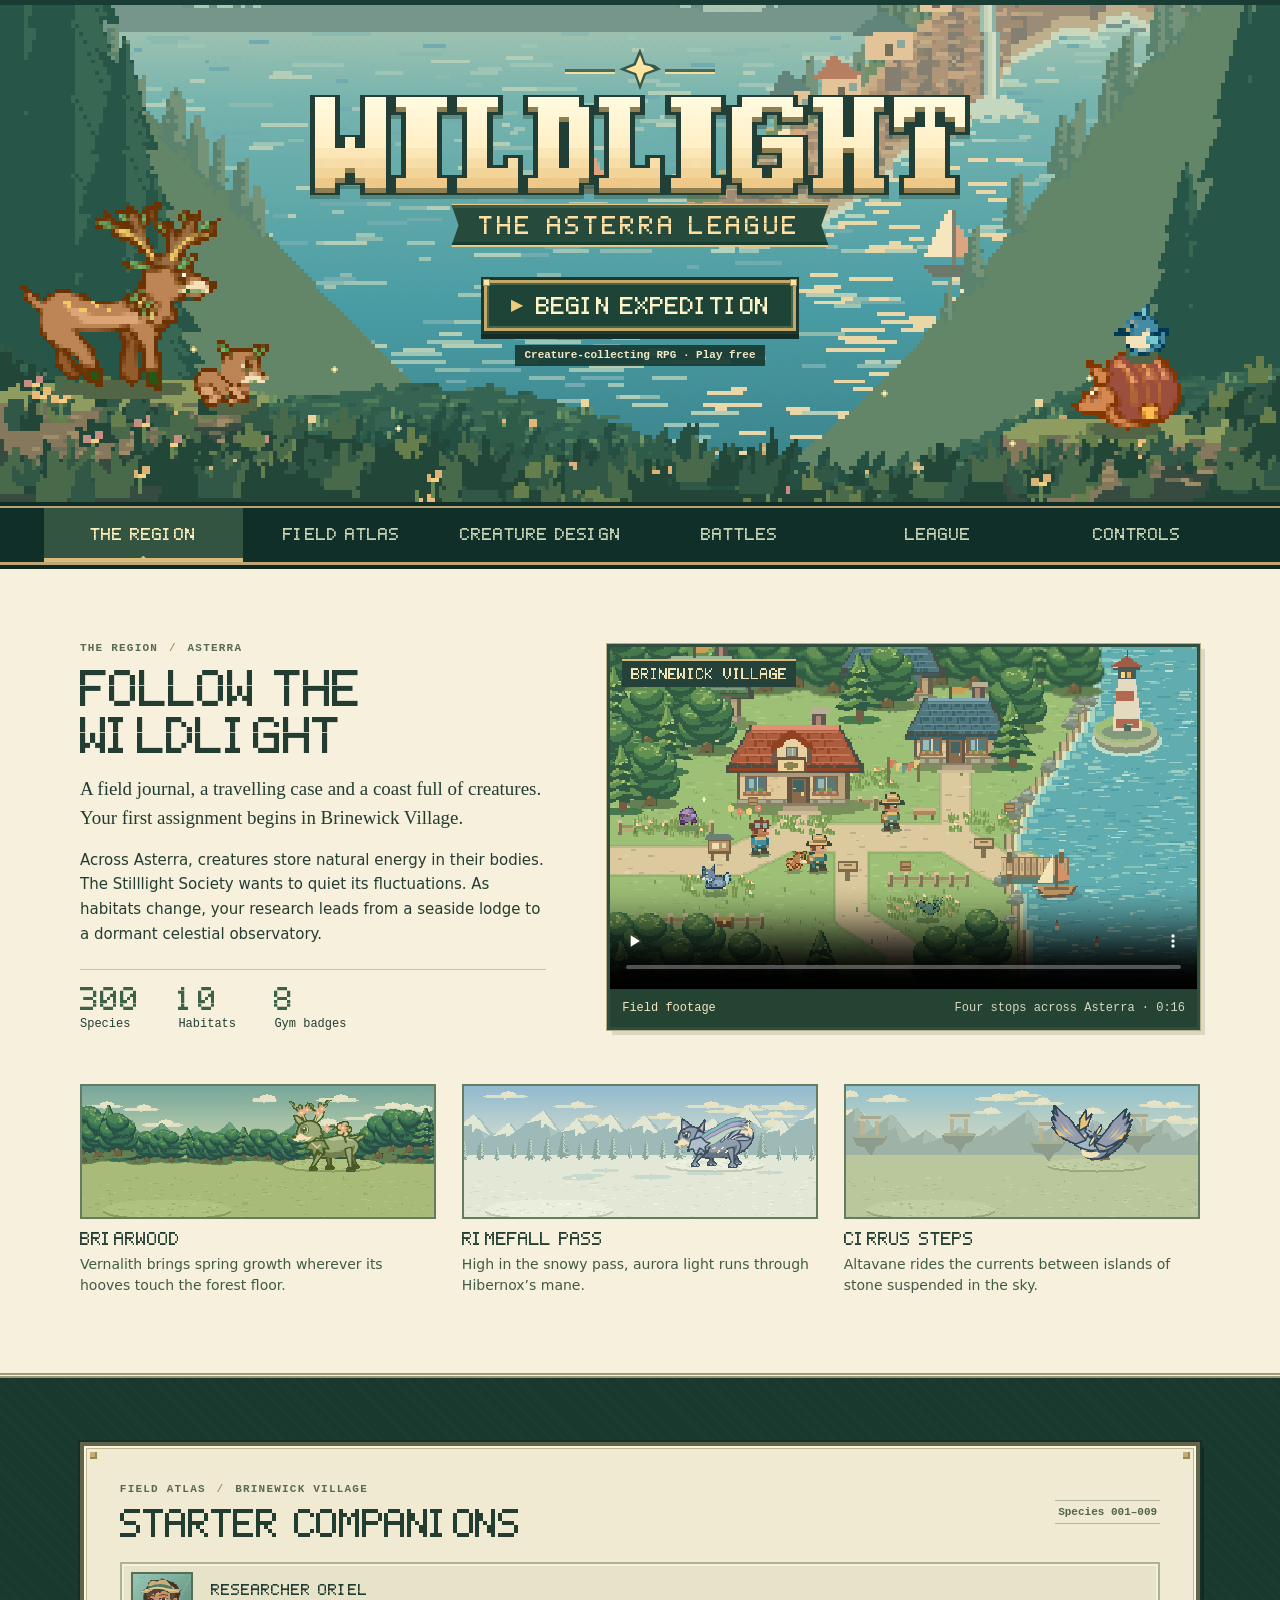
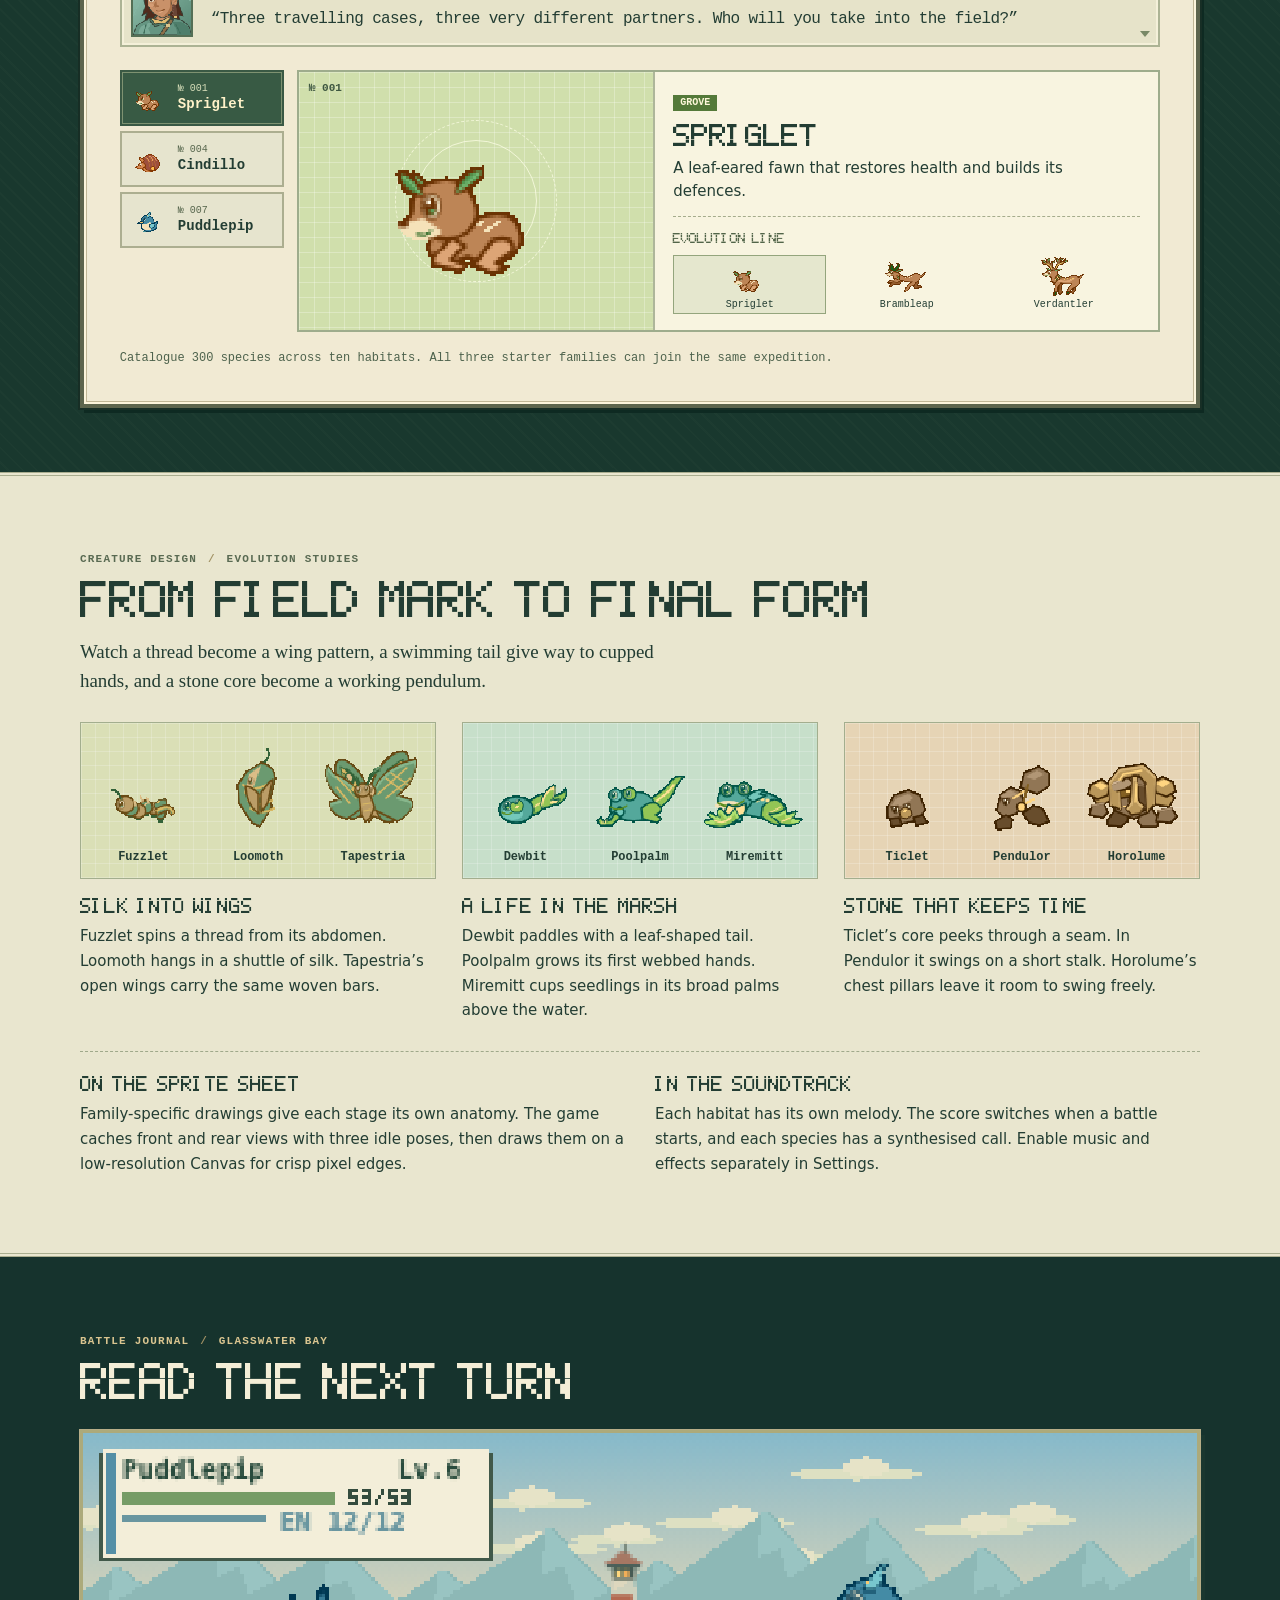
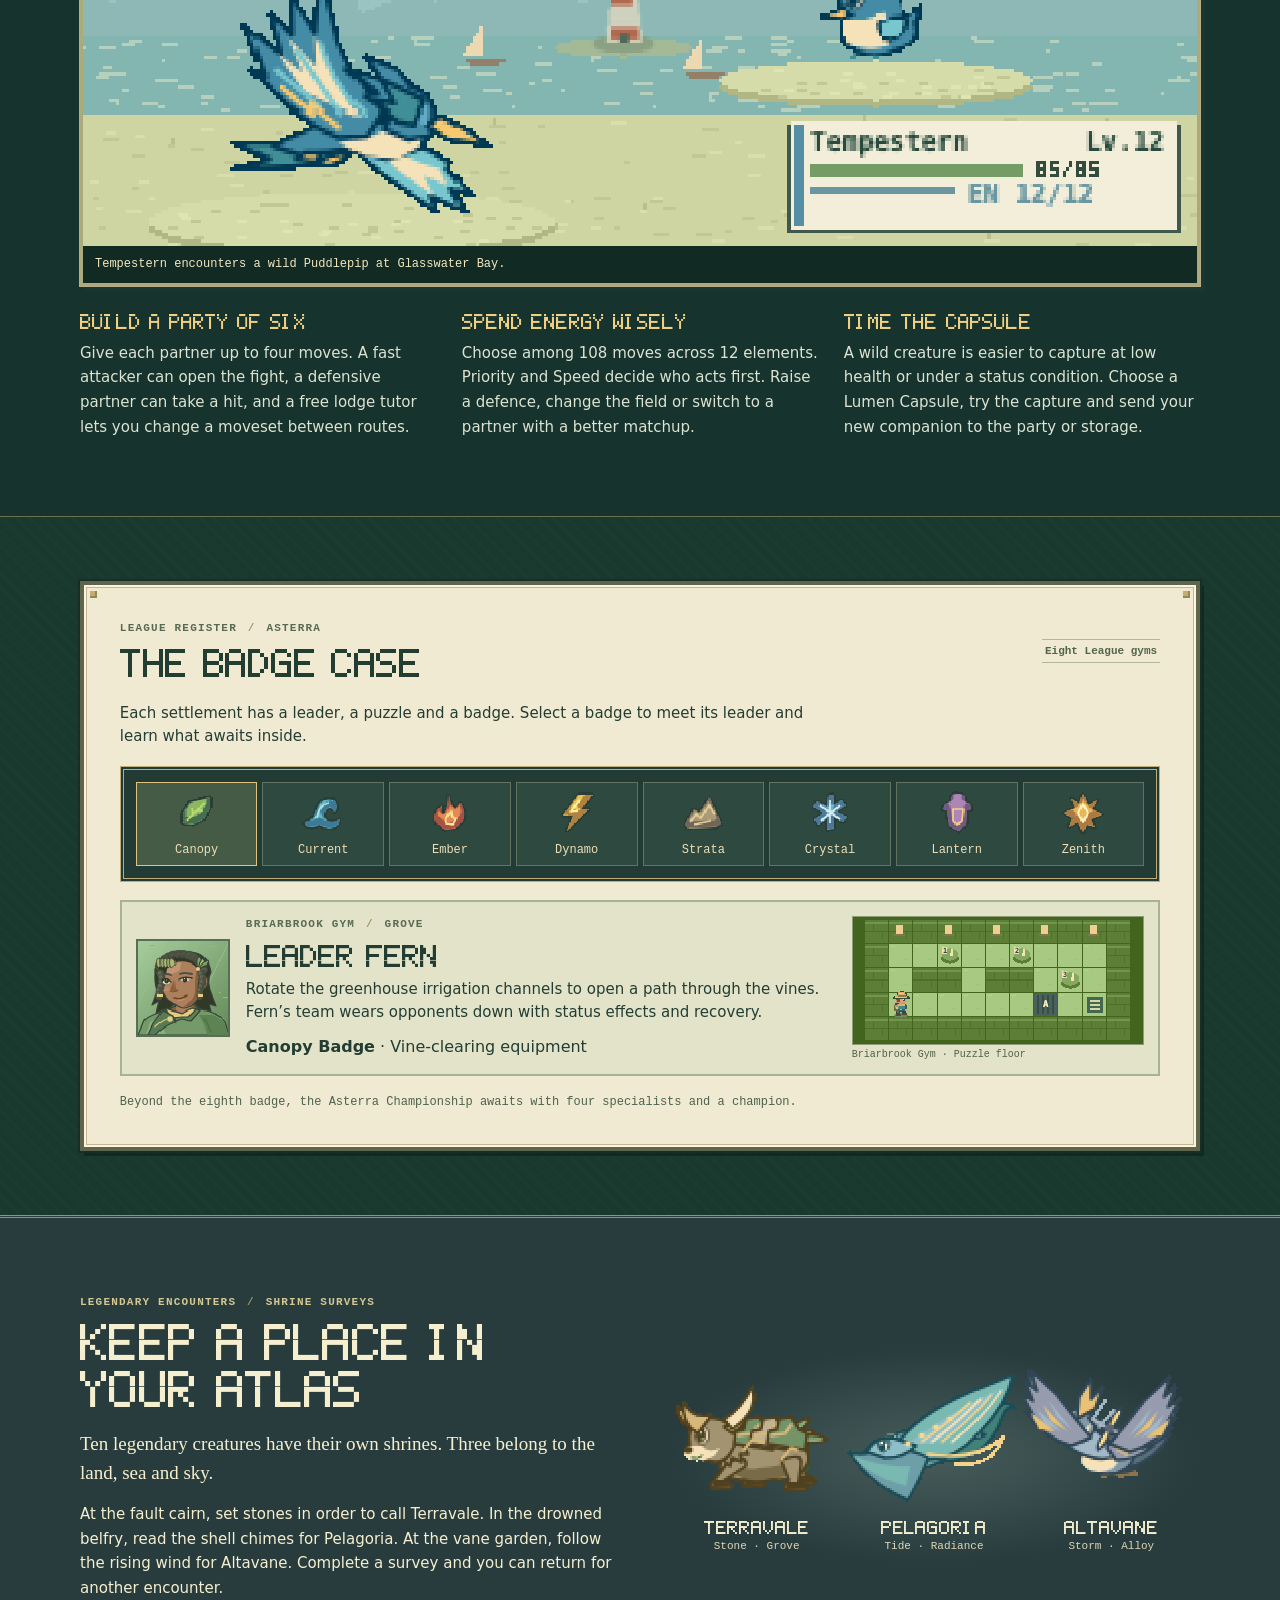
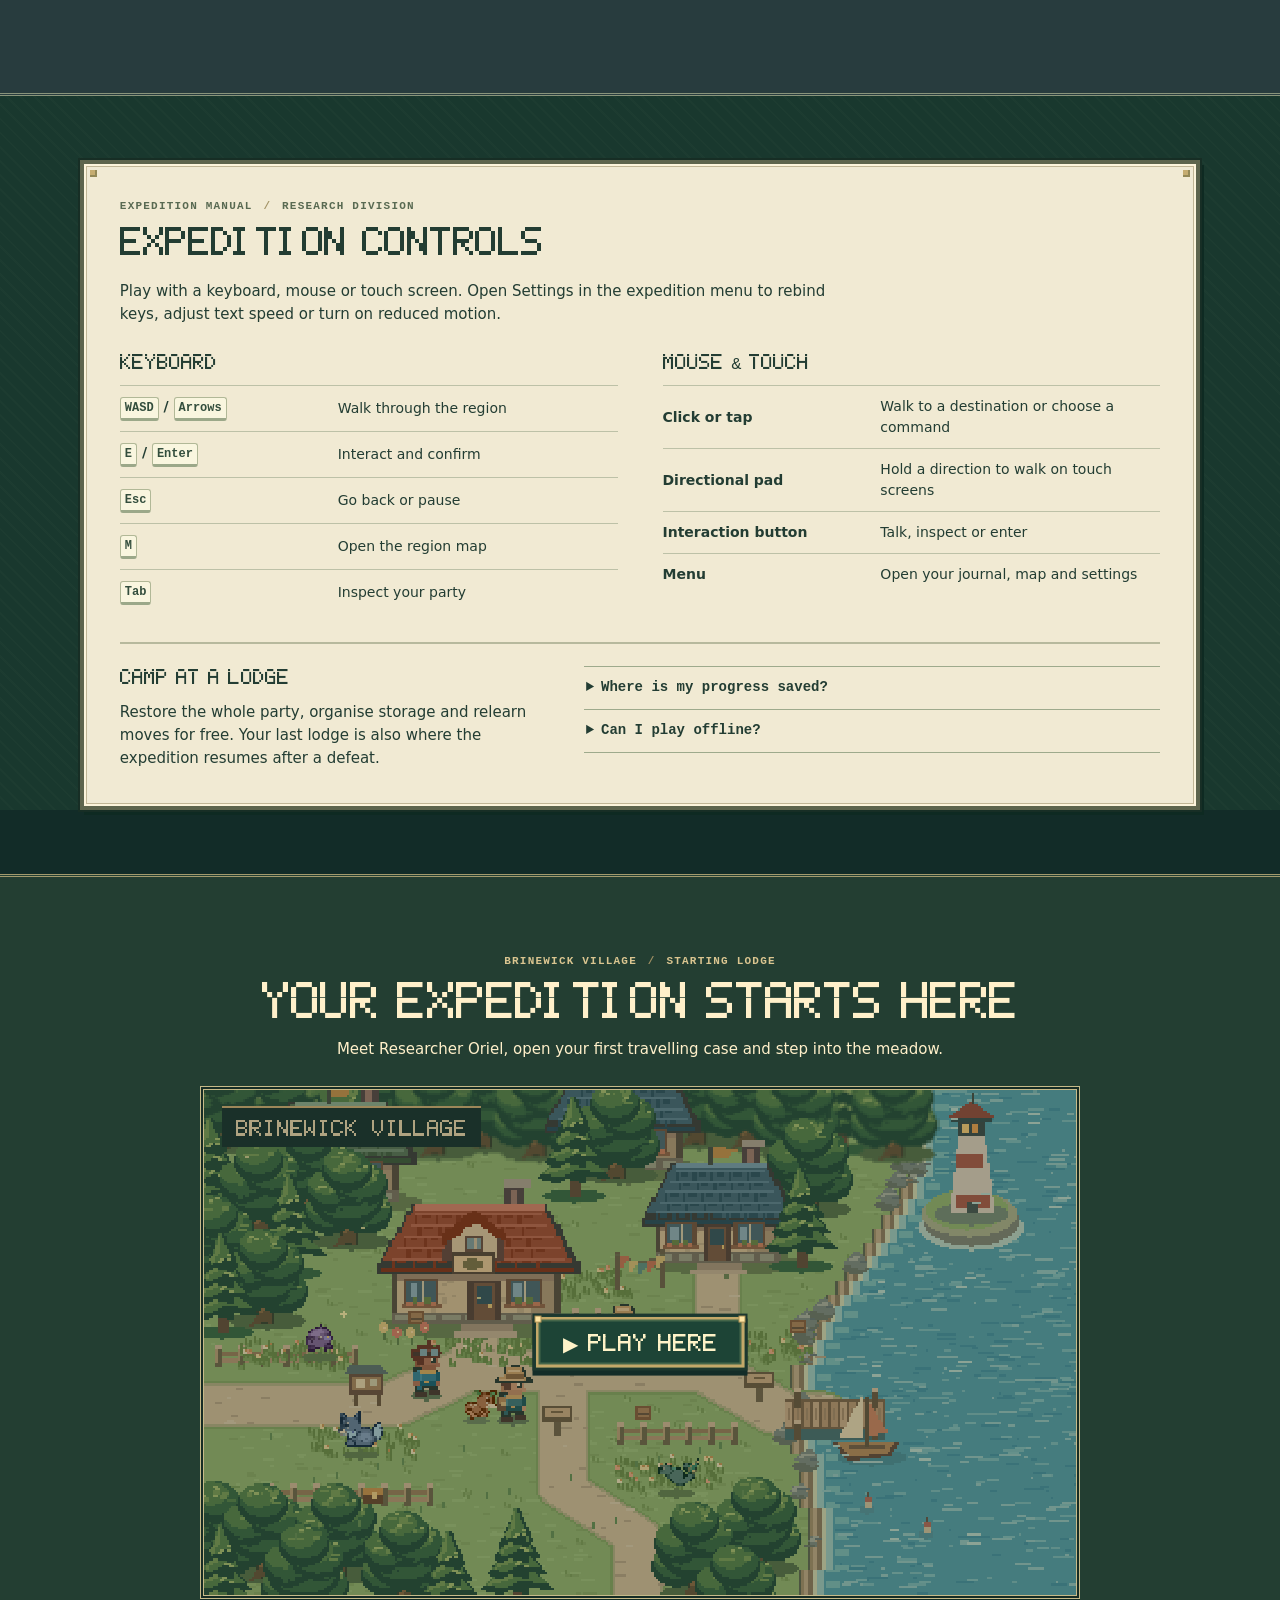
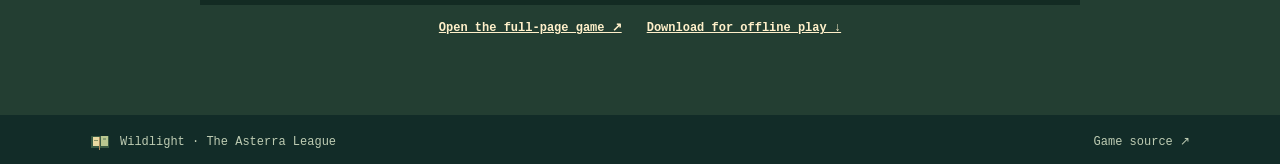
==== commit e93970e0: "Expand Wildlight into an illustrated scrolling game showcase" ====
--- a/index.html
+++ b/index.html
@@ -36,8 +36,8 @@
       href="assets/site/title-coast.png"
       media="(min-width: 701px)"
     />
-    <link rel="stylesheet" href="assets/site/landing.css?v=journal" />
-    <script defer src="assets/site/field-guide.js?v=journal"></script>
+    <link rel="stylesheet" href="assets/site/landing.css?v=field-tour" />
+    <script defer src="assets/site/field-guide.js?v=field-tour"></script>
     <link
       rel="preload"
       as="font"
@@ -85,18 +85,117 @@
       <div id="journal" tabindex="-1">
         <nav class="tabs" aria-label="Expedition journal">
           <div class="tabstrip">
-            <a href="#partners" class="active"
-              ><img src="assets/site/menu-book.png" alt="" />Field Atlas</a
-            >
-            <a href="#journey"
-              ><img src="assets/site/menu-badge.png" alt="" />League circuit</a
-            >
-            <a href="#guide"
-              ><img src="assets/site/menu-bag.png" alt="" />Field manual</a
-            >
+            <a href="#world">The region</a><a href="#partners">Field Atlas</a
+            ><a href="#design">Creature design</a><a href="#battles">Battles</a
+            ><a href="#journey">League</a><a href="#guide">Controls</a>
           </div>
         </nav>
         <div class="pages">
+          <section
+            id="world"
+            class="feature world"
+            aria-labelledby="world-title"
+          >
+            <div class="world-spread">
+              <div>
+                <p class="folio">The region <span>/</span> Asterra</p>
+                <h2 id="world-title">Follow the Wildlight</h2>
+                <p class="dek">
+                  A field journal, a travelling case and a coast full of
+                  creatures. Your first assignment begins in Brinewick Village.
+                </p>
+                <p>
+                  Across Asterra, creatures store natural energy in their
+                  bodies. The Stilllight Society wants to quiet its
+                  fluctuations. As habitats change, your research leads from a
+                  seaside lodge to a dormant celestial observatory.
+                </p>
+                <dl class="numbers">
+                  <div>
+                    <dt>Species</dt>
+                    <dd>300</dd>
+                  </div>
+                  <div>
+                    <dt>Habitats</dt>
+                    <dd>10</dd>
+                  </div>
+                  <div>
+                    <dt>Gym badges</dt>
+                    <dd>8</dd>
+                  </div>
+                </dl>
+              </div>
+              <figure class="footage">
+                <video
+                  controls
+                  playsinline
+                  preload="none"
+                  width="768"
+                  height="448"
+                  poster="assets/site/brinewick-film.png"
+                  aria-label="Silent gameplay tour through four locations in Asterra"
+                >
+                  <source src="assets/site/asterra-tour.mp4" type="video/mp4" />
+                  <a href="assets/site/asterra-tour.mp4"
+                    >Watch the gameplay tour</a
+                  >
+                </video>
+                <figcaption>
+                  Field footage <span>Four stops across Asterra · 0:16</span>
+                </figcaption>
+              </figure>
+            </div>
+            <div class="postcards">
+              <figure>
+                <img
+                  loading="lazy"
+                  src="assets/site/briarwood.png"
+                  width="340"
+                  height="126"
+                  alt="The blossom-antlered Vernalith in a wooded battle clearing."
+                />
+                <figcaption>
+                  <b>Briarwood</b
+                  ><span
+                    >Vernalith brings spring growth wherever its hooves touch
+                    the forest floor.</span
+                  >
+                </figcaption>
+              </figure>
+              <figure>
+                <img
+                  loading="lazy"
+                  src="assets/site/rimefall.png"
+                  width="340"
+                  height="126"
+                  alt="Hibernox on a snow-covered mountain pass."
+                />
+                <figcaption>
+                  <b>Rimefall Pass</b
+                  ><span
+                    >High in the snowy pass, aurora light runs through
+                    Hibernox’s mane.</span
+                  >
+                </figcaption>
+              </figure>
+              <figure>
+                <img
+                  loading="lazy"
+                  src="assets/site/cirrus.png"
+                  width="340"
+                  height="126"
+                  alt="Altavane banks above rock platforms and floating ruins."
+                />
+                <figcaption>
+                  <b>Cirrus Steps</b
+                  ><span
+                    >Altavane rides the currents between islands of stone
+                    suspended in the sky.</span
+                  >
+                </figcaption>
+              </figure>
+            </div>
+          </section>
           <section class="page" id="partners" aria-labelledby="atlas-title">
             <div class="section-head">
               <div>
@@ -407,6 +506,206 @@
               families can join the same expedition.
             </p>
           </section>
+          <section
+            class="feature design"
+            id="design"
+            aria-labelledby="design-title"
+          >
+            <p class="folio">
+              Creature design <span>/</span> Evolution studies
+            </p>
+            <h2 id="design-title">From field mark to final form</h2>
+            <p class="dek">
+              Watch a thread become a wing pattern, a swimming tail give way to
+              cupped hands, and a stone core become a working pendulum.
+            </p>
+            <div class="study-plates">
+              <article class="study silk">
+                <div class="study-art">
+                  <figure>
+                    <img
+                      loading="lazy"
+                      src="assets/site/fuzzlet.png"
+                      width="88"
+                      height="78"
+                      alt="Fuzzlet"
+                    />
+                    <figcaption>Fuzzlet</figcaption>
+                  </figure>
+                  <figure>
+                    <img
+                      loading="lazy"
+                      src="assets/site/loomoth.png"
+                      width="88"
+                      height="78"
+                      alt="Loomoth"
+                    />
+                    <figcaption>Loomoth</figcaption>
+                  </figure>
+                  <figure>
+                    <img
+                      loading="lazy"
+                      src="assets/site/tapestria.png"
+                      width="88"
+                      height="78"
+                      alt="Tapestria"
+                    />
+                    <figcaption>Tapestria</figcaption>
+                  </figure>
+                </div>
+                <h3>Silk into wings</h3>
+                <p>
+                  Fuzzlet spins a thread from its abdomen. Loomoth hangs in a
+                  shuttle of silk. Tapestria’s open wings carry the same woven
+                  bars.
+                </p>
+              </article>
+              <article class="study marsh">
+                <div class="study-art">
+                  <figure>
+                    <img
+                      loading="lazy"
+                      src="assets/site/dewbit.png"
+                      width="88"
+                      height="78"
+                      alt="Dewbit"
+                    />
+                    <figcaption>Dewbit</figcaption>
+                  </figure>
+                  <figure>
+                    <img
+                      loading="lazy"
+                      src="assets/site/poolpalm.png"
+                      width="88"
+                      height="78"
+                      alt="Poolpalm"
+                    />
+                    <figcaption>Poolpalm</figcaption>
+                  </figure>
+                  <figure>
+                    <img
+                      loading="lazy"
+                      src="assets/site/miremitt.png"
+                      width="88"
+                      height="78"
+                      alt="Miremitt"
+                    />
+                    <figcaption>Miremitt</figcaption>
+                  </figure>
+                </div>
+                <h3>A life in the marsh</h3>
+                <p>
+                  Dewbit paddles with a leaf-shaped tail. Poolpalm grows its
+                  first webbed hands. Miremitt cups seedlings in its broad palms
+                  above the water.
+                </p>
+              </article>
+              <article class="study stone">
+                <div class="study-art">
+                  <figure>
+                    <img
+                      loading="lazy"
+                      src="assets/site/ticlet.png"
+                      width="88"
+                      height="78"
+                      alt="Ticlet"
+                    />
+                    <figcaption>Ticlet</figcaption>
+                  </figure>
+                  <figure>
+                    <img
+                      loading="lazy"
+                      src="assets/site/pendulor.png"
+                      width="88"
+                      height="78"
+                      alt="Pendulor"
+                    />
+                    <figcaption>Pendulor</figcaption>
+                  </figure>
+                  <figure>
+                    <img
+                      loading="lazy"
+                      src="assets/site/horolume.png"
+                      width="88"
+                      height="78"
+                      alt="Horolume"
+                    />
+                    <figcaption>Horolume</figcaption>
+                  </figure>
+                </div>
+                <h3>Stone that keeps time</h3>
+                <p>
+                  Ticlet’s core peeks through a seam. In Pendulor it swings on a
+                  short stalk. Horolume’s chest pillars leave it room to swing
+                  freely.
+                </p>
+              </article>
+            </div>
+            <div class="craft">
+              <div>
+                <h3>On the sprite sheet</h3>
+                <p>
+                  Family-specific drawings give each stage its own anatomy. The
+                  game caches front and rear views with three idle poses, then
+                  draws them on a low-resolution Canvas for crisp pixel edges.
+                </p>
+              </div>
+              <div>
+                <h3>In the soundtrack</h3>
+                <p>
+                  Each habitat has its own melody. The score switches when a
+                  battle starts, and each species has a synthesised call. Enable
+                  music and effects separately in Settings.
+                </p>
+              </div>
+            </div>
+          </section>
+          <section
+            class="feature battles"
+            id="battles"
+            aria-labelledby="battle-title"
+          >
+            <p class="folio">Battle journal <span>/</span> Glasswater Bay</p>
+            <h2 id="battle-title">Read the next turn</h2>
+            <figure class="battle-screen">
+              <img
+                loading="lazy"
+                src="assets/site/glasswater-battle.png"
+                width="340"
+                height="126"
+                alt="A level 12 Tempestern faces a wild Puddlepip beneath the lighthouse at Glasswater Bay. Health and energy are shown for both creatures."
+              />
+              <figcaption>
+                Tempestern encounters a wild Puddlepip at Glasswater Bay.
+              </figcaption>
+            </figure>
+            <div class="tactics">
+              <div>
+                <h3>Build a party of six</h3>
+                <p>
+                  Give each partner up to four moves. A fast attacker can open
+                  the fight, a defensive partner can take a hit, and a free
+                  lodge tutor lets you change a moveset between routes.
+                </p>
+              </div>
+              <div>
+                <h3>Spend energy wisely</h3>
+                <p>
+                  Choose among 108 moves across 12 elements. Priority and Speed
+                  decide who acts first. Raise a defence, change the field or
+                  switch to a partner with a better matchup.
+                </p>
+              </div>
+              <div>
+                <h3>Time the capsule</h3>
+                <p>
+                  A wild creature is easier to capture at low health or under a
+                  status condition. Choose a Lumen Capsule, try the capture and
+                  send your new companion to the party or storage.
+                </p>
+              </div>
+            </div>
+          </section>
           <section class="page" id="journey" aria-labelledby="league-title">
             <div class="section-head">
               <div>
@@ -496,6 +795,16 @@
                   </p>
                   <strong>Canopy Badge</strong> · Vine-clearing equipment
                 </div>
+                <figure class="gym-floor">
+                  <img
+                    src="assets/site/room-1.png"
+                    width="288"
+                    height="126"
+                    loading="lazy"
+                    alt="Interactive puzzle floor at Briarbrook Gym"
+                  />
+                  <figcaption>Briarbrook Gym · Puzzle floor</figcaption>
+                </figure>
               </article>
               <article class="leader" id="gym-2">
                 <img
@@ -514,6 +823,16 @@
                   </p>
                   <strong>Current Badge</strong> · Water traversal
                 </div>
+                <figure class="gym-floor">
+                  <img
+                    src="assets/site/room-2.png"
+                    width="288"
+                    height="126"
+                    loading="lazy"
+                    alt="Interactive puzzle floor at Tideglass Gym"
+                  />
+                  <figcaption>Tideglass Gym · Puzzle floor</figcaption>
+                </figure>
               </article>
               <article class="leader" id="gym-3">
                 <img
@@ -531,6 +850,16 @@
                   </p>
                   <strong>Ember Badge</strong> · Heavy-object movement
                 </div>
+                <figure class="gym-floor">
+                  <img
+                    src="assets/site/room-3.png"
+                    width="288"
+                    height="126"
+                    loading="lazy"
+                    alt="Interactive puzzle floor at Cindermill Gym"
+                  />
+                  <figcaption>Cindermill Gym · Puzzle floor</figcaption>
+                </figure>
               </article>
               <article class="leader" id="gym-4">
                 <img
@@ -549,6 +878,16 @@
                   </p>
                   <strong>Dynamo Badge</strong> · Expanded fast travel
                 </div>
+                <figure class="gym-floor">
+                  <img
+                    src="assets/site/room-4.png"
+                    width="288"
+                    height="126"
+                    loading="lazy"
+                    alt="Interactive puzzle floor at Voltspire Gym"
+                  />
+                  <figcaption>Voltspire Gym · Puzzle floor</figcaption>
+                </figure>
               </article>
               <article class="leader" id="gym-5">
                 <img
@@ -567,6 +906,16 @@
                   </p>
                   <strong>Strata Badge</strong> · Climbing equipment
                 </div>
+                <figure class="gym-floor">
+                  <img
+                    src="assets/site/room-5.png"
+                    width="288"
+                    height="126"
+                    loading="lazy"
+                    alt="Interactive puzzle floor at Slatehaven Gym"
+                  />
+                  <figcaption>Slatehaven Gym · Puzzle floor</figcaption>
+                </figure>
               </article>
               <article class="leader" id="gym-6">
                 <img
@@ -585,6 +934,16 @@
                   </p>
                   <strong>Crystal Badge</strong> · High mountain pass
                 </div>
+                <figure class="gym-floor">
+                  <img
+                    src="assets/site/room-6.png"
+                    width="288"
+                    height="126"
+                    loading="lazy"
+                    alt="Interactive puzzle floor at Frostmere Gym"
+                  />
+                  <figcaption>Frostmere Gym · Puzzle floor</figcaption>
+                </figure>
               </article>
               <article class="leader" id="gym-7">
                 <img
@@ -602,6 +961,16 @@
                   </p>
                   <strong>Lantern Badge</strong> · Hidden ruin passages
                 </div>
+                <figure class="gym-floor">
+                  <img
+                    src="assets/site/room-7.png"
+                    width="288"
+                    height="126"
+                    loading="lazy"
+                    alt="Interactive puzzle floor at Veilmarket Gym"
+                  />
+                  <figcaption>Veilmarket Gym · Puzzle floor</figcaption>
+                </figure>
               </article>
               <article class="leader" id="gym-8">
                 <img
@@ -620,6 +989,16 @@
                   </p>
                   <strong>Zenith Badge</strong> · Championship qualification
                 </div>
+                <figure class="gym-floor">
+                  <img
+                    src="assets/site/room-8.png"
+                    width="288"
+                    height="126"
+                    loading="lazy"
+                    alt="Interactive puzzle floor at Astral Crown Gym"
+                  />
+                  <figcaption>Astral Crown Gym · Puzzle floor</figcaption>
+                </figure>
               </article>
             </div>
             <p class="footnote">
@@ -627,59 +1006,134 @@
               specialists and a champion.
             </p>
           </section>
-          <section class="page" id="guide" aria-labelledby="manual-title">
+          <section class="feature legends" aria-labelledby="legend-title">
+            <div>
+              <p class="folio">
+                Legendary encounters <span>/</span> Shrine surveys
+              </p>
+              <h2 id="legend-title">Keep a place in your Atlas</h2>
+              <p class="dek">
+                Ten legendary creatures have their own shrines. Three belong to
+                the land, sea and sky.
+              </p>
+              <p>
+                At the fault cairn, set stones in order to call Terravale. In
+                the drowned belfry, read the shell chimes for Pelagoria. At the
+                vane garden, follow the rising wind for Altavane. Complete a
+                survey and you can return for another encounter.
+              </p>
+            </div>
+            <div class="legend-trio">
+              <figure>
+                <img
+                  loading="lazy"
+                  src="assets/site/terravale.png"
+                  width="88"
+                  height="78"
+                  alt="Terravale"
+                />
+                <figcaption>
+                  <b>Terravale</b><small>Stone · Grove</small>
+                </figcaption>
+              </figure>
+              <figure>
+                <img
+                  loading="lazy"
+                  src="assets/site/pelagoria.png"
+                  width="88"
+                  height="78"
+                  alt="Pelagoria"
+                />
+                <figcaption>
+                  <b>Pelagoria</b><small>Tide · Radiance</small>
+                </figcaption>
+              </figure>
+              <figure>
+                <img
+                  loading="lazy"
+                  src="assets/site/altavane.png"
+                  width="88"
+                  height="78"
+                  alt="Altavane"
+                />
+                <figcaption>
+                  <b>Altavane</b><small>Storm · Alloy</small>
+                </figcaption>
+              </figure>
+            </div>
+          </section>
+          <section class="page" id="guide" tabindex="-1" aria-labelledby="manual-title">
             <div class="section-head">
               <div>
                 <p class="folio">
                   Expedition manual <span>/</span> Research division
                 </p>
-                <h2 id="manual-title">In the field</h2>
-              </div>
+                <h2 id="manual-title">Expedition controls</h2>
+              </div>
+            </div>
+            <p class="lead">
+              Play with a keyboard, mouse or touch screen. Open Settings in the
+              expedition menu to rebind keys, adjust text speed or turn on
+              reduced motion.
+            </p>
+            <div class="control-grid">
+              <article>
+                <h3>Keyboard</h3>
+                <dl class="bindings">
+                  <div>
+                    <dt><kbd>WASD</kbd> / <kbd>Arrows</kbd></dt>
+                    <dd>Walk through the region</dd>
+                  </div>
+                  <div>
+                    <dt><kbd>E</kbd> / <kbd>Enter</kbd></dt>
+                    <dd>Interact and confirm</dd>
+                  </div>
+                  <div>
+                    <dt><kbd>Esc</kbd></dt>
+                    <dd>Go back or pause</dd>
+                  </div>
+                  <div>
+                    <dt><kbd>M</kbd></dt>
+                    <dd>Open the region map</dd>
+                  </div>
+                  <div>
+                    <dt><kbd>Tab</kbd></dt>
+                    <dd>Inspect your party</dd>
+                  </div>
+                </dl>
+              </article>
+              <article>
+                <h3>Mouse &amp; touch</h3>
+                <dl class="bindings">
+                  <div>
+                    <dt>Click or tap</dt>
+                    <dd>Walk to a destination or choose a command</dd>
+                  </div>
+                  <div>
+                    <dt>Directional pad</dt>
+                    <dd>Hold a direction to walk on touch screens</dd>
+                  </div>
+                  <div>
+                    <dt>Interaction button</dt>
+                    <dd>Talk, inspect or enter</dd>
+                  </div>
+                  <div>
+                    <dt>Menu</dt>
+                    <dd>Open your journal, map and settings</dd>
+                  </div>
+                </dl>
+              </article>
             </div>
             <div class="manual-layout">
               <div class="field-notes">
-                <figure>
-                  <img
-                    src="assets/site/trail.png"
-                    width="544"
-                    height="306"
-                    alt="A field researcher meets wild creatures along Potters’ Towpath."
-                  />
-                  <figcaption>Potters’ Towpath · Kilnway Canal</figcaption>
-                </figure>
+                <h3>Camp at a lodge</h3>
                 <p>
-                  Set out from Brinewick Village to catalogue 300 species across
-                  ten habitats. Track the Stilllight Society to the dormant
-                  observatory as you earn your League badges.
+                  Restore the whole party, organise storage and relearn moves
+                  for free. Your last lodge is also where the expedition resumes
+                  after a defeat.
                 </p>
               </div>
               <div class="manual">
-                <details open>
-                  <summary>How do I move and interact?</summary>
-                  <div>
-                    <p>
-                      Walk with <kbd>WASD</kbd> or the arrow keys. Press
-                      <kbd>E</kbd> or <kbd>Enter</kbd> to interact,
-                      <kbd>M</kbd> for the map, <kbd>Tab</kbd> for your party
-                      and <kbd>Esc</kbd> for the expedition menu.
-                    </p>
-                    <p>
-                      Click or tap a destination to walk there. Touch devices
-                      also have a directional pad and an interaction button.
-                    </p>
-                  </div>
-                </details>
-                <details>
-                  <summary>How do battles and captures work?</summary>
-                  <div>
-                    <p>
-                      Each turn, choose a move, switch your active creature or
-                      use an item. Check the element matchup and your available
-                      energy. Lower a wild creature’s health or inflict a status
-                      condition to improve your capsule’s chances.
-                    </p>
-                  </div>
-                </details>
                 <details>
                   <summary>Where is my progress saved?</summary>
                   <div>
@@ -710,6 +1164,36 @@
           </section>
         </div>
       </div>
+      <section class="launch" id="play-here" aria-labelledby="launch-title">
+        <div class="launch-copy">
+          <p class="folio">Brinewick Village <span>/</span> Starting lodge</p>
+          <h2 id="launch-title">Your expedition starts here</h2>
+          <p>
+            Meet Researcher Oriel, open your first travelling case and step into
+            the meadow.
+          </p>
+        </div>
+        <div class="cabinet">
+          <div id="console-cover">
+            <img
+              loading="lazy"
+              src="assets/site/brinewick-film.png"
+              width="384"
+              height="224"
+              alt="Brinewick Village, the starting point of your expedition."
+            /><a class="play" href="play/index.html" id="start-console"
+              >▶ Play here</a
+            >
+          </div>
+        </div>
+        <div class="console-links">
+          <a id="return-guide" href="#guide" hidden>Return to controls</a>
+          <a href="play/index.html">Open the full-page game ↗</a
+          ><a download="wildlight.html" href="play/index.html"
+            >Download for offline play ↓</a
+          >
+        </div>
+      </section>
     </main>
     <footer>
       <div>
--- a/assets/site/landing.css
+++ b/assets/site/landing.css
@@ -964,3 +964,601 @@
     animation: none;
   }
 }
+
+/* The field guide reads from coast to championship in one continuous spread. */
+#journal {
+  padding-bottom: 0;
+}
+.tabs {
+  position: sticky;
+  top: 0;
+  z-index: 5;
+}
+.tabstrip {
+  grid-template-columns: repeat(6, minmax(0, 1fr));
+  max-width: 1192px;
+}
+.tabstrip a {
+  min-height: 54px;
+  font-size: clamp(11px, 1.1vw, 15px);
+  border: 0;
+}
+.tabstrip a:last-child {
+  border: 0;
+}
+.pages {
+  width: 100%;
+  margin: 0;
+}
+.feature,
+.launch {
+  padding: clamp(44px, 6vw, 84px) max(calc((100% - 1120px) / 2), 5vw);
+}
+.pages > section,
+.launch {
+  scroll-margin-top: 66px;
+}
+.pages > .page {
+  width: min(1120px, 90%);
+  margin: clamp(36px, 5vw, 64px) auto;
+}
+.pages > .page + .page {
+  margin-top: 0;
+}
+.feature h2,
+.launch h2 {
+  font-size: clamp(27px, 3.2vw, 46px);
+  max-width: 29ch;
+  line-height: 1.16;
+}
+.feature h3,
+.manual-layout h3,
+.control-grid h3 {
+  font: normal clamp(15px, 1.3vw, 19px) / 1.34 var(--pixel);
+  text-transform: uppercase;
+  letter-spacing: 0;
+}
+.world {
+  background: #f6f0dc;
+  color: var(--ink);
+  border-bottom: 5px double #9b9b73;
+}
+.world-spread {
+  display: grid;
+  grid-template-columns: 0.88fr 1.12fr;
+  align-items: center;
+  gap: clamp(26px, 4.8vw, 70px);
+}
+.dek {
+  font:
+    clamp(17px, 1.48vw, 21px) / 1.53 Georgia,
+    serif;
+  margin: 15px 0;
+  color: inherit;
+}
+.world-spread > div > p:not(.dek):not(.folio),
+.craft p,
+.study p,
+.tactics p,
+.launch-copy > p:last-child {
+  font-size: 15px;
+  line-height: 1.65;
+  margin: 12px 0 0;
+}
+.numbers {
+  display: flex;
+  justify-content: flex-start;
+  gap: clamp(18px, 3vw, 48px);
+  padding-top: 16px;
+  border-top: 1px solid #c7c4a4;
+  margin: 22px 0 0;
+}
+.numbers div {
+  display: flex;
+  flex-direction: column-reverse;
+  gap: 4px;
+}
+.numbers dd {
+  margin: 0;
+  color: #3b6246;
+  font: 26px/1 var(--pixel);
+}
+.numbers dt,
+.footage figcaption,
+.battle-screen figcaption {
+  font: 12px/1.45 var(--mono);
+}
+.footage,
+.battle-screen {
+  margin: 0;
+  border: 3px solid #304d3e;
+  outline: 1px solid #b7ae88;
+  box-shadow: 5px 5px #31543c26;
+  background: #203f34;
+  overflow: hidden;
+}
+.footage video {
+  display: block;
+  width: 100%;
+  height: auto;
+  aspect-ratio: 12/7;
+  image-rendering: pixelated;
+}
+.footage figcaption,
+.battle-screen figcaption {
+  background: #244333;
+  color: #f2e7bf;
+  padding: 10px 12px;
+}
+.footage figcaption {
+  display: flex;
+  justify-content: space-between;
+  gap: 4px 14px;
+  flex-wrap: wrap;
+}
+.footage figcaption span {
+  color: #d3d9bf;
+}
+.postcards,
+.study-plates,
+.tactics {
+  display: grid;
+  grid-template-columns: repeat(3, minmax(0, 1fr));
+  gap: clamp(14px, 2vw, 26px);
+}
+.postcards {
+  margin-top: clamp(28px, 4vw, 54px);
+}
+.postcards figure,
+.study-art figure {
+  margin: 0;
+  min-width: 0;
+}
+.postcards img {
+  display: block;
+  width: 100%;
+  height: auto;
+  border: 2px solid #647c62;
+}
+.postcards figcaption {
+  padding-top: 10px;
+}
+.postcards b {
+  display: block;
+  font: 15px/1.35 var(--pixel);
+  text-transform: uppercase;
+}
+.postcards span {
+  display: block;
+  font-size: 14px;
+  line-height: 1.5;
+  margin-top: 5px;
+  color: #415a48;
+}
+.design {
+  color: var(--ink);
+  background: #e9e6cf;
+  border-block: 4px double #a9ad8f;
+}
+.design .dek {
+  max-width: 64ch;
+}
+.study-plates {
+  margin-top: 26px;
+}
+.study-art {
+  display: flex;
+  align-items: flex-end;
+  background: #dadfb6;
+  background-image:
+    linear-gradient(#fff3 1px, transparent 1px),
+    linear-gradient(90deg, #fff3 1px, transparent 1px);
+  background-size: 14px 14px;
+  border: 1px solid #a3ae8e;
+  padding: 20px 5px 14px;
+}
+.marsh .study-art {
+  background-color: #c7dfca;
+}
+.stone .study-art {
+  background-color: #e6d4b5;
+}
+.study-art figure {
+  flex: 1;
+  text-align: center;
+}
+.study-art img {
+  display: block;
+  width: 100%;
+  height: auto;
+}
+.study-art figcaption {
+  font: bold clamp(9px, 1vw, 12px) var(--mono);
+  padding: 5px 0 0;
+}
+.study h3 {
+  margin: 16px 0 0;
+}
+.study p,
+.tactics p,
+.craft p {
+  margin-top: 7px;
+}
+.craft {
+  display: grid;
+  grid-template-columns: 1fr 1fr;
+  gap: 30px;
+  padding-top: 21px;
+  margin-top: 28px;
+  border-top: 1px dashed #a0a98b;
+}
+.craft h3 {
+  margin: 0;
+}
+.battles {
+  color: #f4eed7;
+  background: #16332d;
+  border-bottom: 1px solid #677251;
+}
+.battles .folio,
+.launch .folio {
+  color: #dac590;
+}
+.battle-screen {
+  margin: 25px 0;
+  border-color: #acaa7b;
+}
+.battle-screen img {
+  width: 100%;
+  height: auto;
+  display: block;
+}
+.battle-screen figcaption {
+  background: #122a24;
+}
+.tactics h3 {
+  color: #f0cf85;
+  margin: 0;
+}
+.tactics p {
+  color: #dde3d2;
+}
+.control-grid {
+  display: grid;
+  grid-template-columns: 1fr 1fr;
+  gap: clamp(18px, 4vw, 45px);
+  margin: 25px 0 27px;
+}
+.control-grid h3,
+.manual-layout h3 {
+  margin: 0 0 12px;
+}
+.bindings {
+  margin: 0;
+}
+.bindings > div {
+  display: grid;
+  grid-template-columns: minmax(118px, 0.75fr) 1fr;
+  gap: 8px;
+  align-items: center;
+  border-top: 1px solid #bdc1a7;
+  padding: 10px 0;
+}
+.bindings dt,
+.bindings dd {
+  margin: 0;
+  font-size: 14px;
+}
+.bindings dt {
+  font-weight: bold;
+}
+kbd {
+  font: 600 12px/1.5 var(--mono);
+  display: inline-block;
+  color: #334e3d;
+  background: #f9f6df;
+  border: 1px solid #b1b897;
+  border-bottom: 3px solid #9ba889;
+  border-radius: 3px;
+  padding: 1px 4px;
+}
+#guide .manual-layout {
+  border-top: 2px solid #b7b99d;
+  padding-top: 22px;
+}
+.launch {
+  background: #233e32;
+  color: #fff0ca;
+  text-align: center;
+  border-top: 3px double #a29a6d;
+}
+.launch h2,
+.launch .folio {
+  margin-inline: auto;
+}
+.launch-copy > p:last-child {
+  margin: 12px auto 24px;
+}
+.cabinet {
+  width: min(100%, 880px);
+  margin: 0 auto;
+  aspect-ratio: 12/7;
+  position: relative;
+  background: #162c25;
+  border: 4px double #c6ba89;
+  box-shadow: 0 6px #132b23;
+}
+.cabinet iframe,
+.cabinet img,
+.cabinet #console-cover {
+  width: 100%;
+  height: 100%;
+  display: block;
+  border: 0;
+}
+.cabinet img {
+  object-fit: cover;
+  filter: brightness(0.72);
+}
+.cabinet .play {
+  position: absolute;
+  top: 50%;
+  left: 50%;
+  transform: translate(-50%, -50%);
+  white-space: nowrap;
+}
+.console-links {
+  margin: 20px 0 0;
+  display: flex;
+  gap: 12px 25px;
+  justify-content: center;
+  flex-wrap: wrap;
+  font: bold 12px/1.6 var(--mono);
+}
+@media (max-width: 820px) {
+  .world-spread {
+    grid-template-columns: 1fr 1fr;
+    gap: 20px;
+  }
+  .numbers {
+    gap: 14px;
+  }
+  .numbers dd {
+    font-size: 22px;
+  }
+  .numbers dt {
+    font-size: 11px;
+  }
+  .postcards,
+  .study-plates,
+  .tactics {
+    gap: 14px;
+  }
+  .feature h3 {
+    font-size: 15px;
+  }
+}
+@media (max-width: 700px) {
+  .tabs {
+    position: static;
+  }
+  .tabstrip {
+    grid-template-columns: repeat(3, 1fr);
+  }
+  .tabstrip a {
+    font-size: 11px;
+    min-height: 39px;
+    padding: 10px 2px;
+  }
+  .tabs .active {
+    box-shadow: none;
+  }
+  .tabs .active:after {
+    display: none;
+  }
+  .pages > section,
+  .launch {
+    scroll-margin-top: 10px;
+  }
+  .world-spread,
+  .control-grid {
+    grid-template-columns: 1fr;
+  }
+  .feature,
+  .launch {
+    padding: 38px 5vw;
+  }
+  .pages > .page {
+    width: calc(100% - 22px);
+    margin: 27px auto;
+  }
+  .postcards,
+  .study-plates,
+  .tactics {
+    grid-template-columns: 1fr;
+    gap: 23px;
+  }
+  .postcards figure {
+    display: grid;
+    grid-template-columns: minmax(0, 1fr) minmax(0, 1fr);
+    gap: 12px;
+    align-items: center;
+  }
+  .postcards figcaption {
+    padding: 0;
+  }
+  .postcards b {
+    font-size: 13px;
+  }
+  .postcards span {
+    font-size: 13px;
+  }
+  .study {
+    display: grid;
+    grid-template-columns: 42% 1fr;
+    column-gap: 14px;
+    align-items: start;
+  }
+  .study-art {
+    grid-column: 1/-1;
+    min-height: 110px;
+    align-items: center;
+    padding: 8px;
+  }
+  .study-art img {
+    max-width: 110px;
+    margin: auto;
+  }
+  .study-art figcaption {
+    font-size: 11px;
+  }
+  .study h3 {
+    margin-top: 12px;
+  }
+  .study p {
+    font-size: 14px;
+    margin-top: 9px;
+  }
+  .craft {
+    gap: 18px;
+  }
+  .craft p {
+    font-size: 14px;
+  }
+  .control-grid {
+    gap: 22px;
+  }
+  .battle-screen {
+    margin: 20px 0;
+  }
+  .tactics p {
+    font-size: 14px;
+  }
+  .cabinet {
+    aspect-ratio: 3/4;
+    max-height: 77svh;
+  }
+  .cabinet img {
+    object-position: 55% 50%;
+  }
+  .console-links {
+    font-size: 11px;
+  }
+  .world-spread > div > p:not(.dek):not(.folio) {
+    font-size: 14px;
+  }
+  .feature h2,
+  .launch h2 {
+    font-size: 25px;
+  }
+  .footage figcaption {
+    font-size: 10px;
+  }
+  .numbers {
+    justify-content: space-between;
+  }
+}
+@media (max-width: 400px) {
+  .postcards figure {
+    grid-template-columns: 1fr;
+  }
+  .postcards figcaption {
+    padding: 0;
+  }
+  .craft {
+    grid-template-columns: 1fr;
+  }
+  .control-grid .bindings > div {
+    grid-template-columns: 118px 1fr;
+  }
+}
+.leader {
+  display: grid;
+  grid-template-columns: auto minmax(0, 1fr) minmax(150px, 29%);
+  gap: 16px;
+}
+.gym-floor {
+  margin: 0;
+}
+.gym-floor img {
+  width: 100%;
+  height: auto;
+  display: block;
+  object-fit: contain;
+  border: 1px solid #8f9a76;
+}
+.gym-floor figcaption {
+  margin-top: 4px;
+  font: 10px var(--mono);
+  color: #506147;
+}
+.leader[hidden] {
+  display: none;
+}
+.legends {
+  display: grid;
+  grid-template-columns: 1fr 1fr;
+  gap: 5%;
+  align-items: center;
+  background: #283c3e;
+  color: #f6efcf;
+  border-block: 3px double #89947b;
+}
+.legends .folio {
+  color: #d4c892;
+}
+.legends .dek {
+  font-size: 19px;
+}
+.legends p:last-child {
+  font-size: 15px;
+  line-height: 1.65;
+}
+.legend-trio {
+  display: flex;
+  align-items: end;
+  background: radial-gradient(ellipse at center, #6880787a, transparent 70%);
+  padding: 12px 0;
+}
+.legend-trio figure {
+  margin: 0;
+  width: 33.333%;
+  text-align: center;
+}
+.legend-trio img {
+  width: 100%;
+  height: auto;
+  display: block;
+}
+.legend-trio b,
+.legend-trio small {
+  display: block;
+}
+.legend-trio b {
+  font: clamp(11px, 1.2vw, 17px) / 1.6 var(--pixel);
+  text-transform: uppercase;
+}
+.legend-trio small {
+  font: 11px var(--mono);
+  color: #ded6b3;
+}
+@media (max-width: 700px) {
+  .leader {
+    grid-template-columns: 54px 1fr;
+    gap: 10px;
+  }
+  .gym-floor {
+    grid-column: 1/-1;
+    max-width: 400px;
+  }
+  .legends {
+    grid-template-columns: 1fr;
+    gap: 12px;
+  }
+  .legend-trio {
+    max-width: 480px;
+  }
+  .legend-trio small {
+    font-size: 9px;
+  }
+}
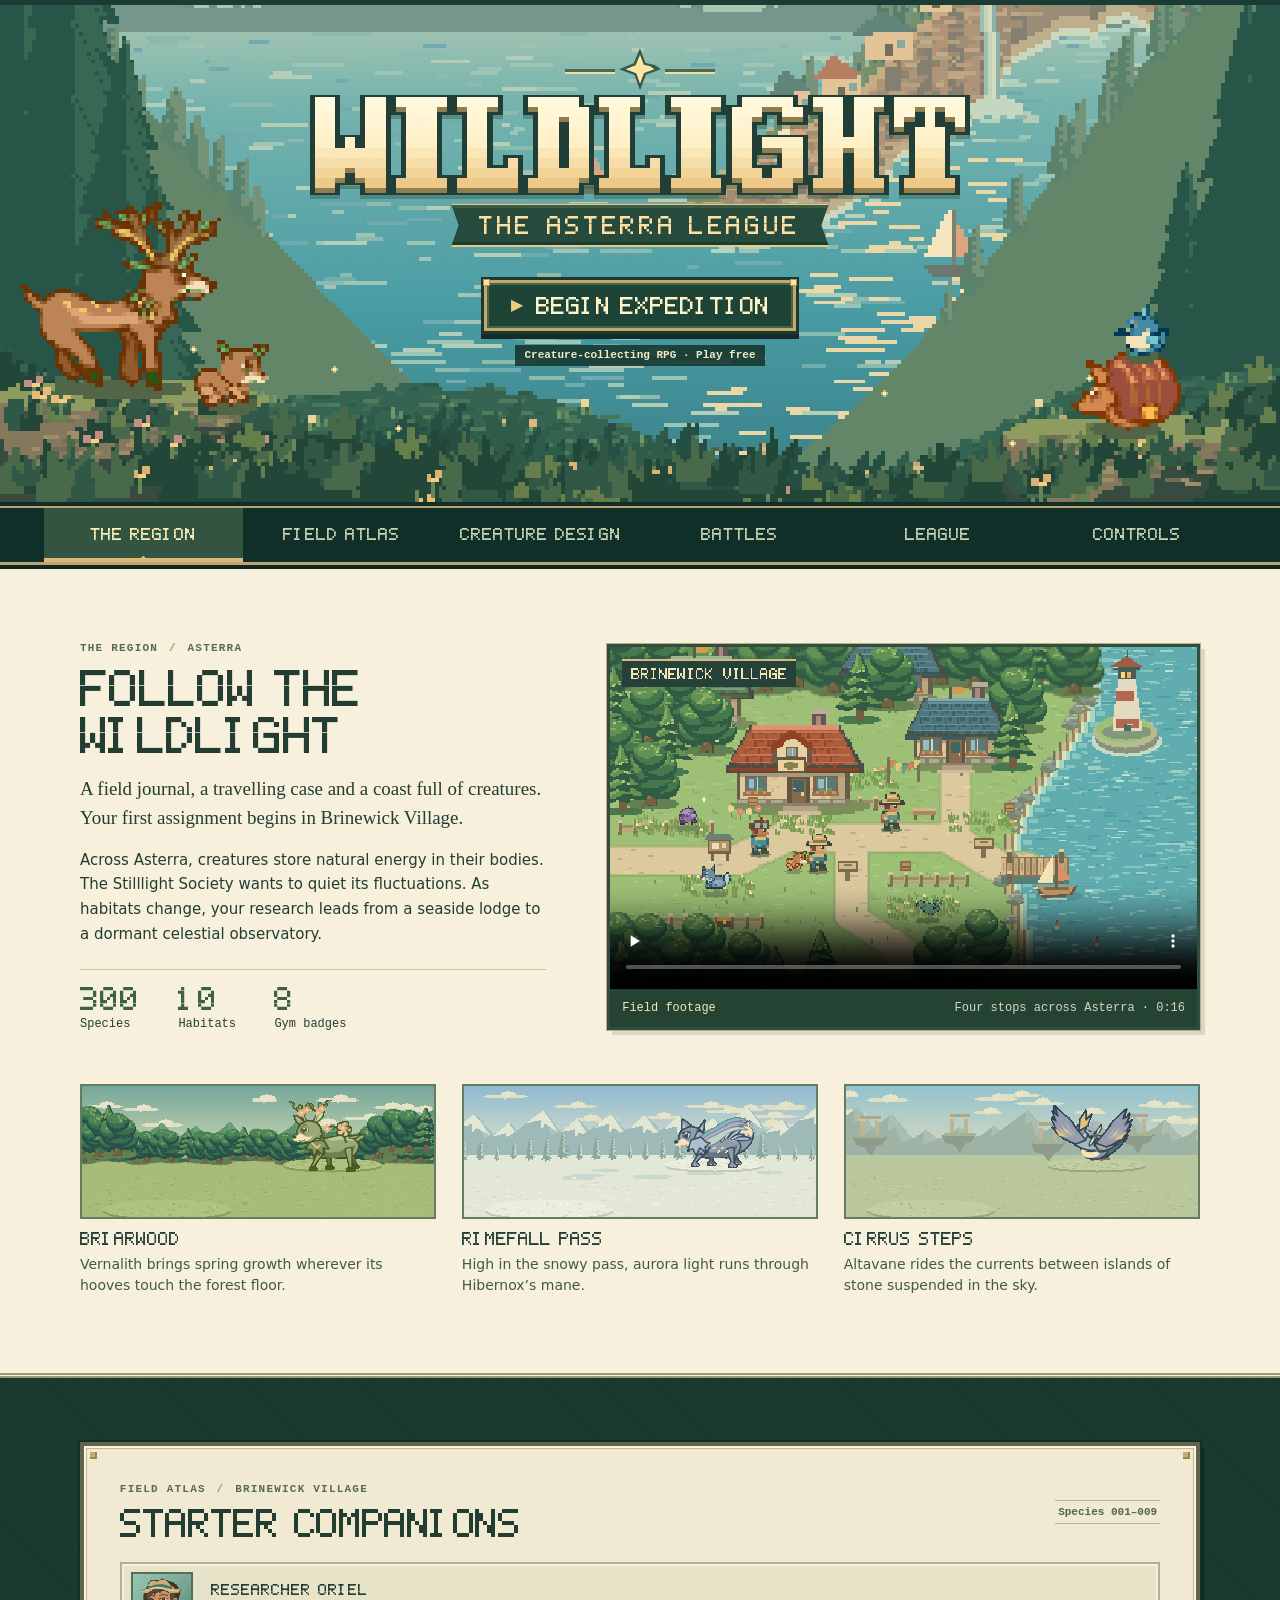
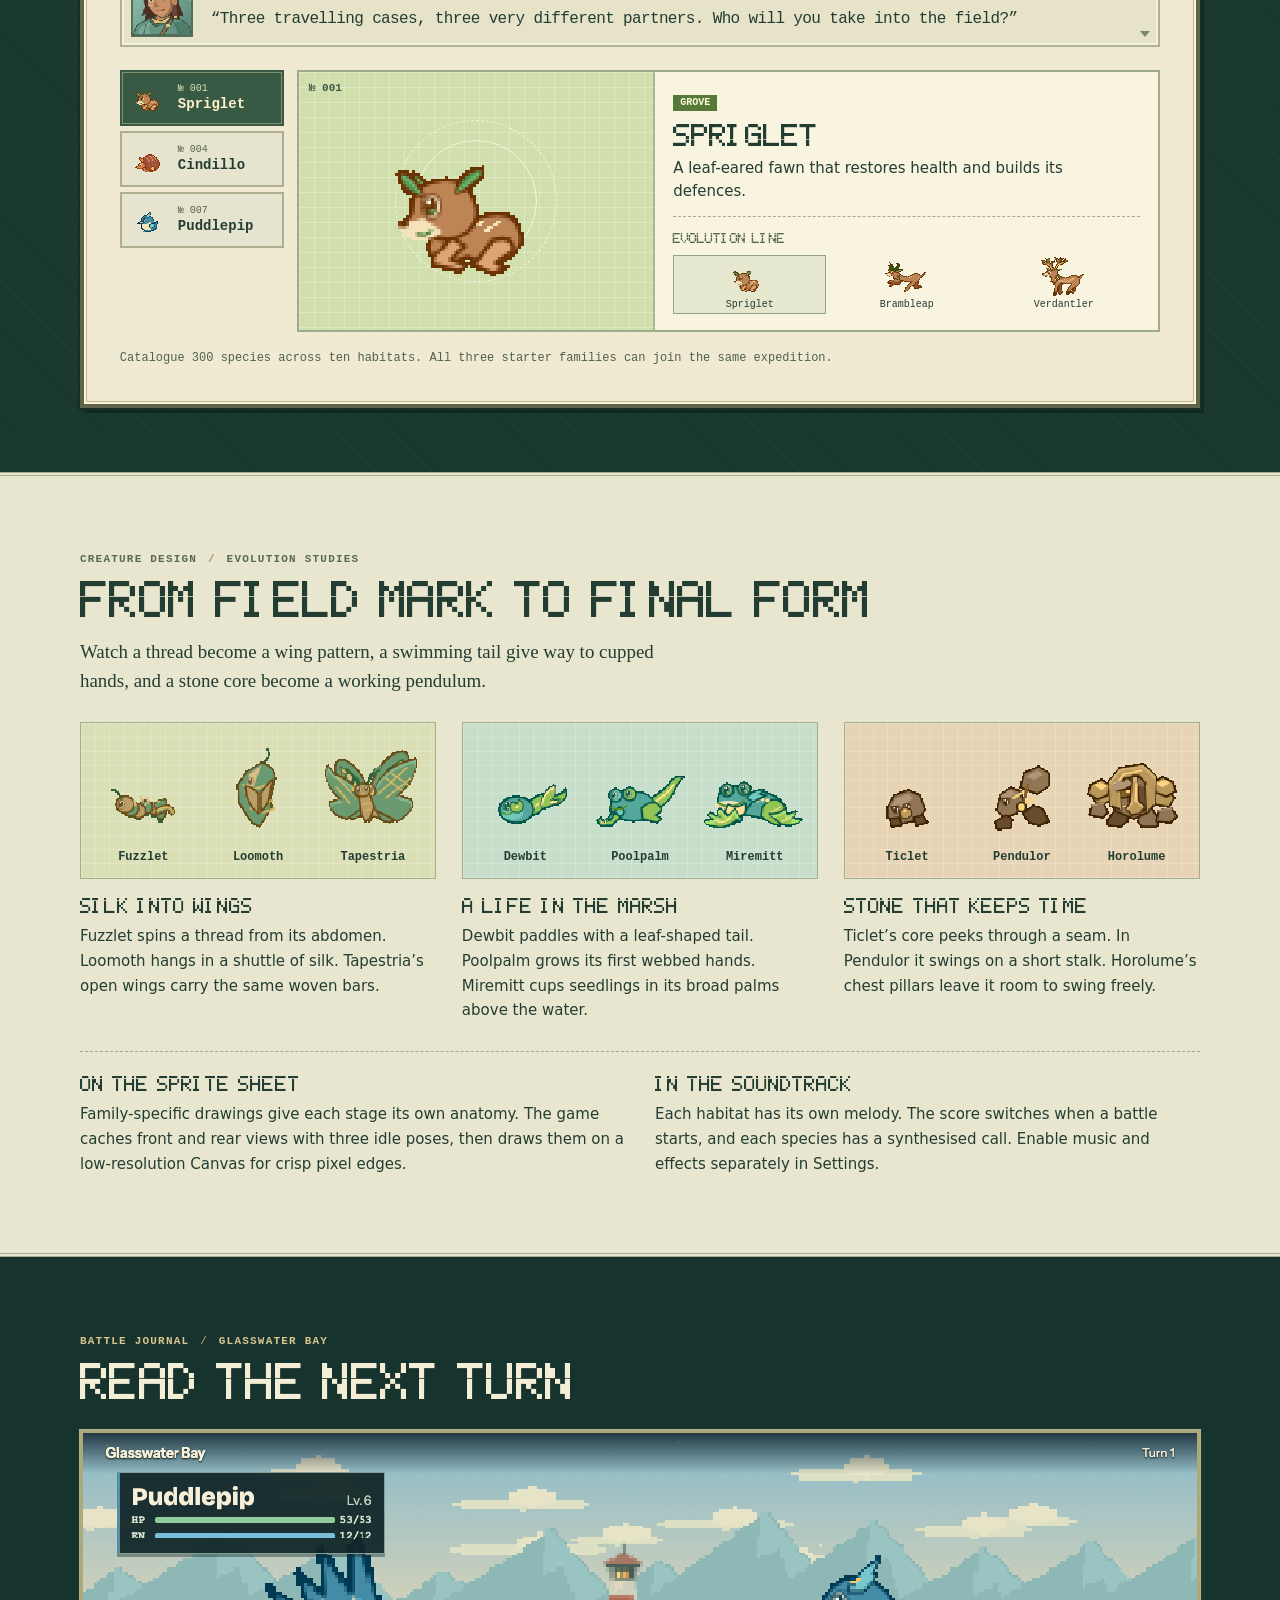
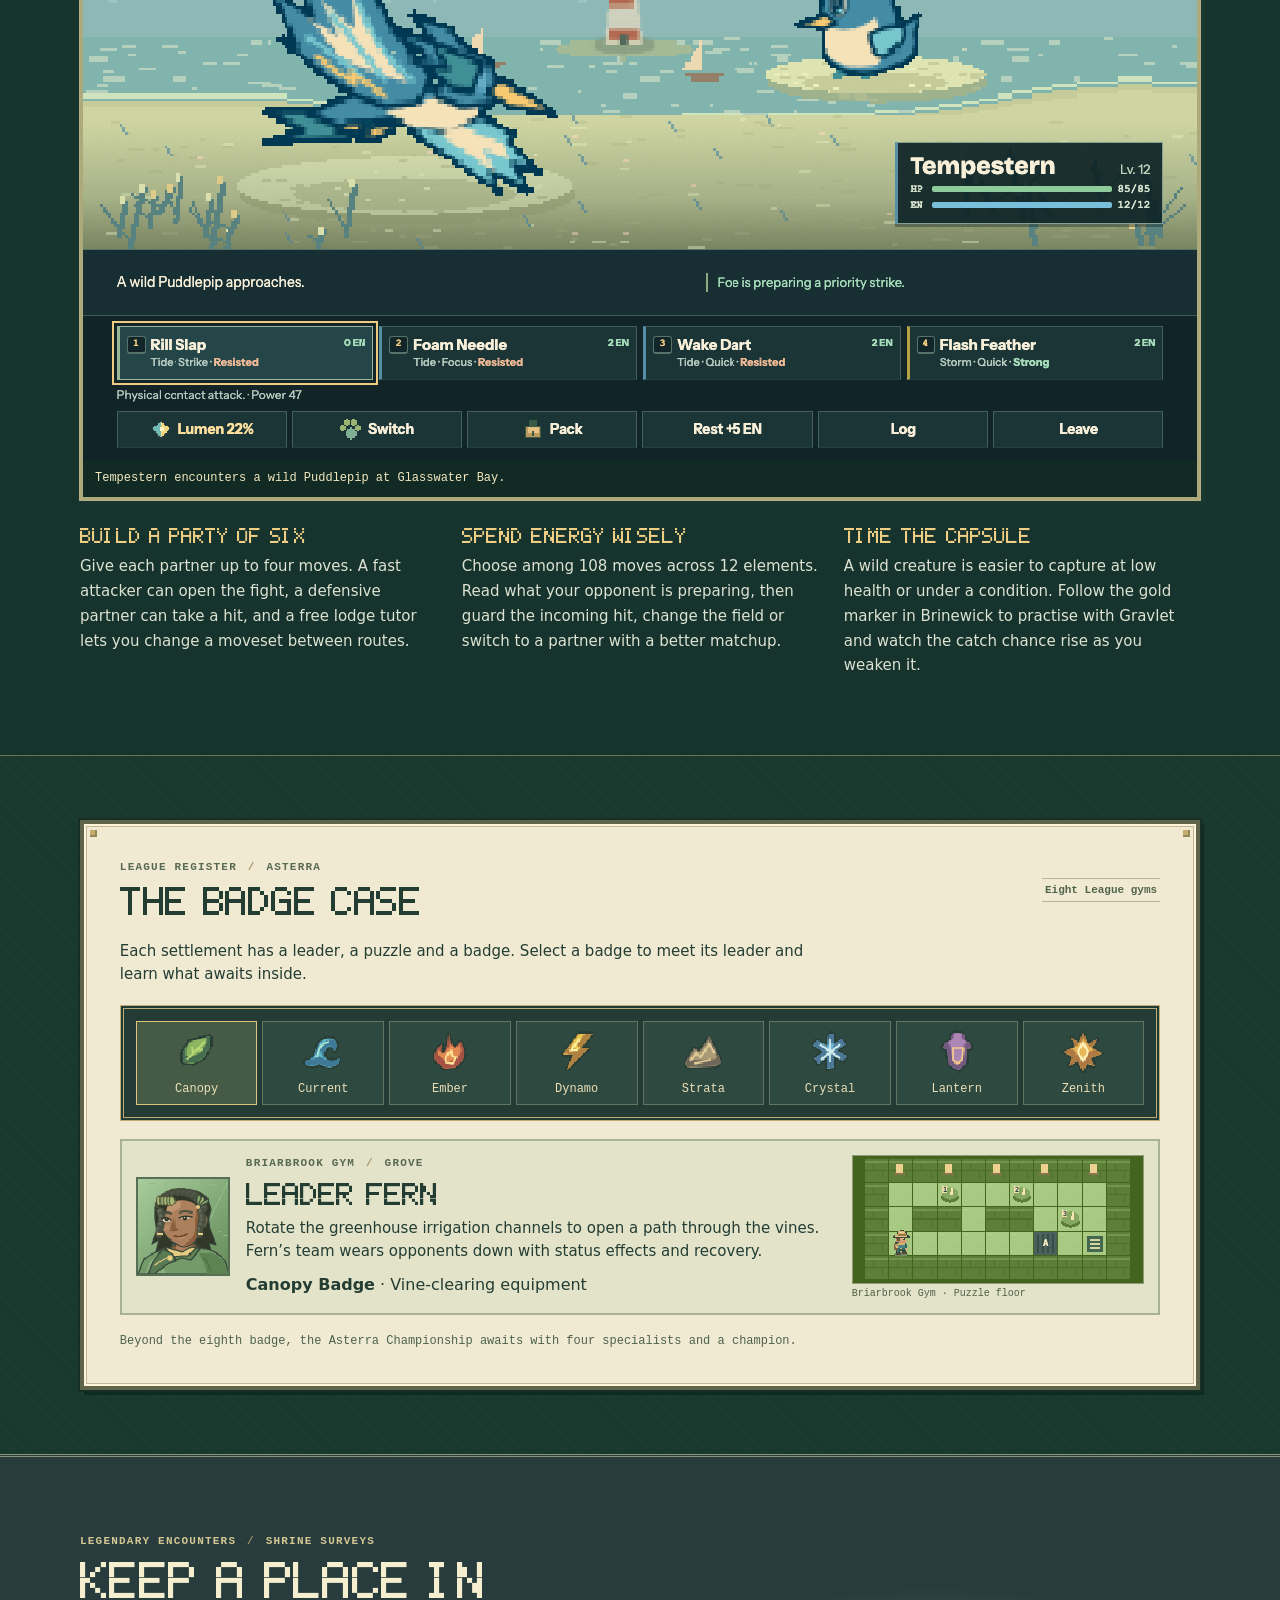
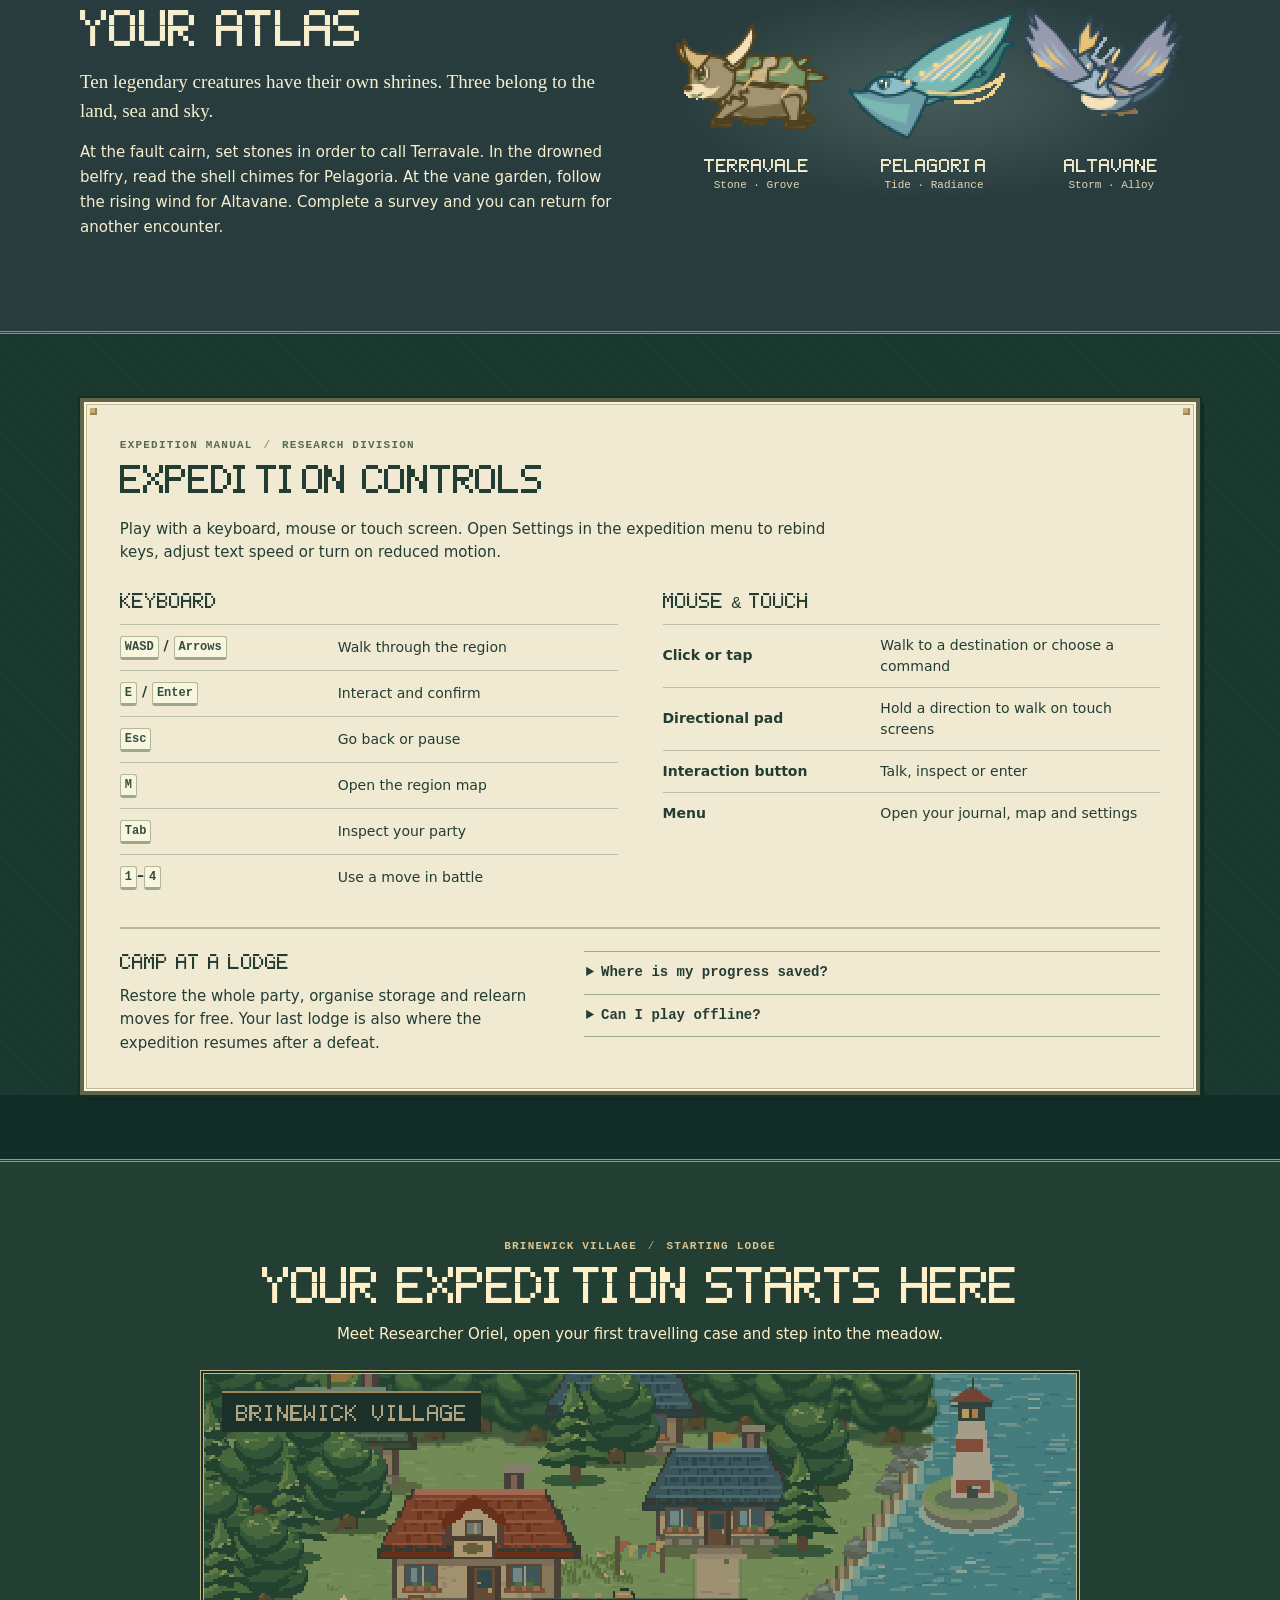
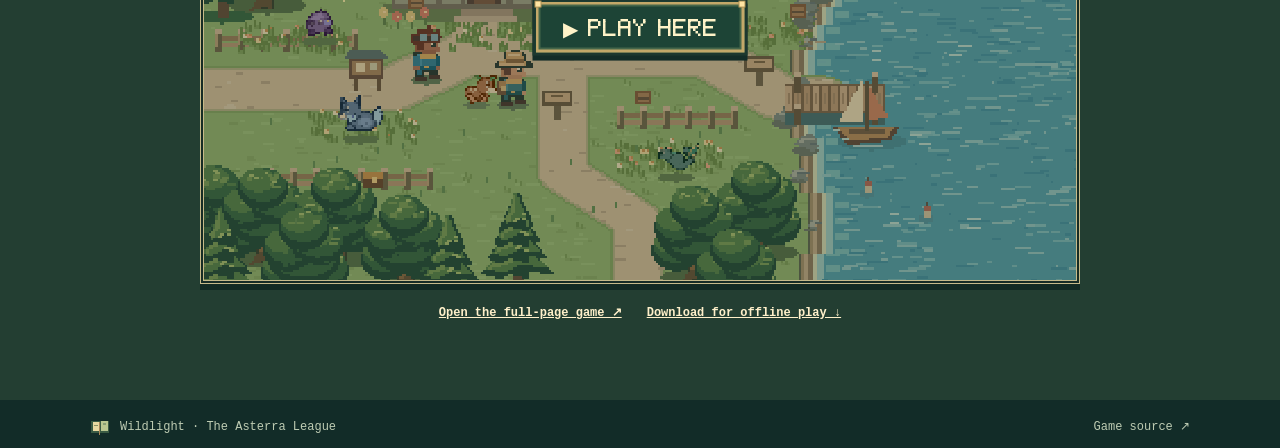
==== commit 9b5cd183: "Make Wildlight encounters immersive and rebuild the opening expedition" ====
--- a/index.html
+++ b/index.html
@@ -671,9 +671,9 @@
               <img
                 loading="lazy"
                 src="assets/site/glasswater-battle.png"
-                width="340"
-                height="126"
-                alt="A level 12 Tempestern faces a wild Puddlepip beneath the lighthouse at Glasswater Bay. Health and energy are shown for both creatures."
+                width="1120"
+                height="630"
+                alt="Tempestern and Puddlepip face off across the full-screen Glasswater Bay arena, with health, energy and the move deck in view."
               />
               <figcaption>
                 Tempestern encounters a wild Puddlepip at Glasswater Bay.
@@ -691,17 +691,17 @@
               <div>
                 <h3>Spend energy wisely</h3>
                 <p>
-                  Choose among 108 moves across 12 elements. Priority and Speed
-                  decide who acts first. Raise a defence, change the field or
-                  switch to a partner with a better matchup.
+                  Choose among 108 moves across 12 elements. Read what your
+                  opponent is preparing, then guard the incoming hit, change the
+                  field or switch to a partner with a better matchup.
                 </p>
               </div>
               <div>
                 <h3>Time the capsule</h3>
                 <p>
                   A wild creature is easier to capture at low health or under a
-                  status condition. Choose a Lumen Capsule, try the capture and
-                  send your new companion to the party or storage.
+                  condition. Follow the gold marker in Brinewick to practise
+                  with Gravlet and watch the catch chance rise as you weaken it.
                 </p>
               </div>
             </div>
@@ -1062,7 +1062,12 @@
               </figure>
             </div>
           </section>
-          <section class="page" id="guide" tabindex="-1" aria-labelledby="manual-title">
+          <section
+            class="page"
+            id="guide"
+            tabindex="-1"
+            aria-labelledby="manual-title"
+          >
             <div class="section-head">
               <div>
                 <p class="folio">
@@ -1099,6 +1104,10 @@
                   <div>
                     <dt><kbd>Tab</kbd></dt>
                     <dd>Inspect your party</dd>
+                  </div>
+                  <div>
+                    <dt><kbd>1</kbd>–<kbd>4</kbd></dt>
+                    <dd>Use a move in battle</dd>
                   </div>
                 </dl>
               </article>
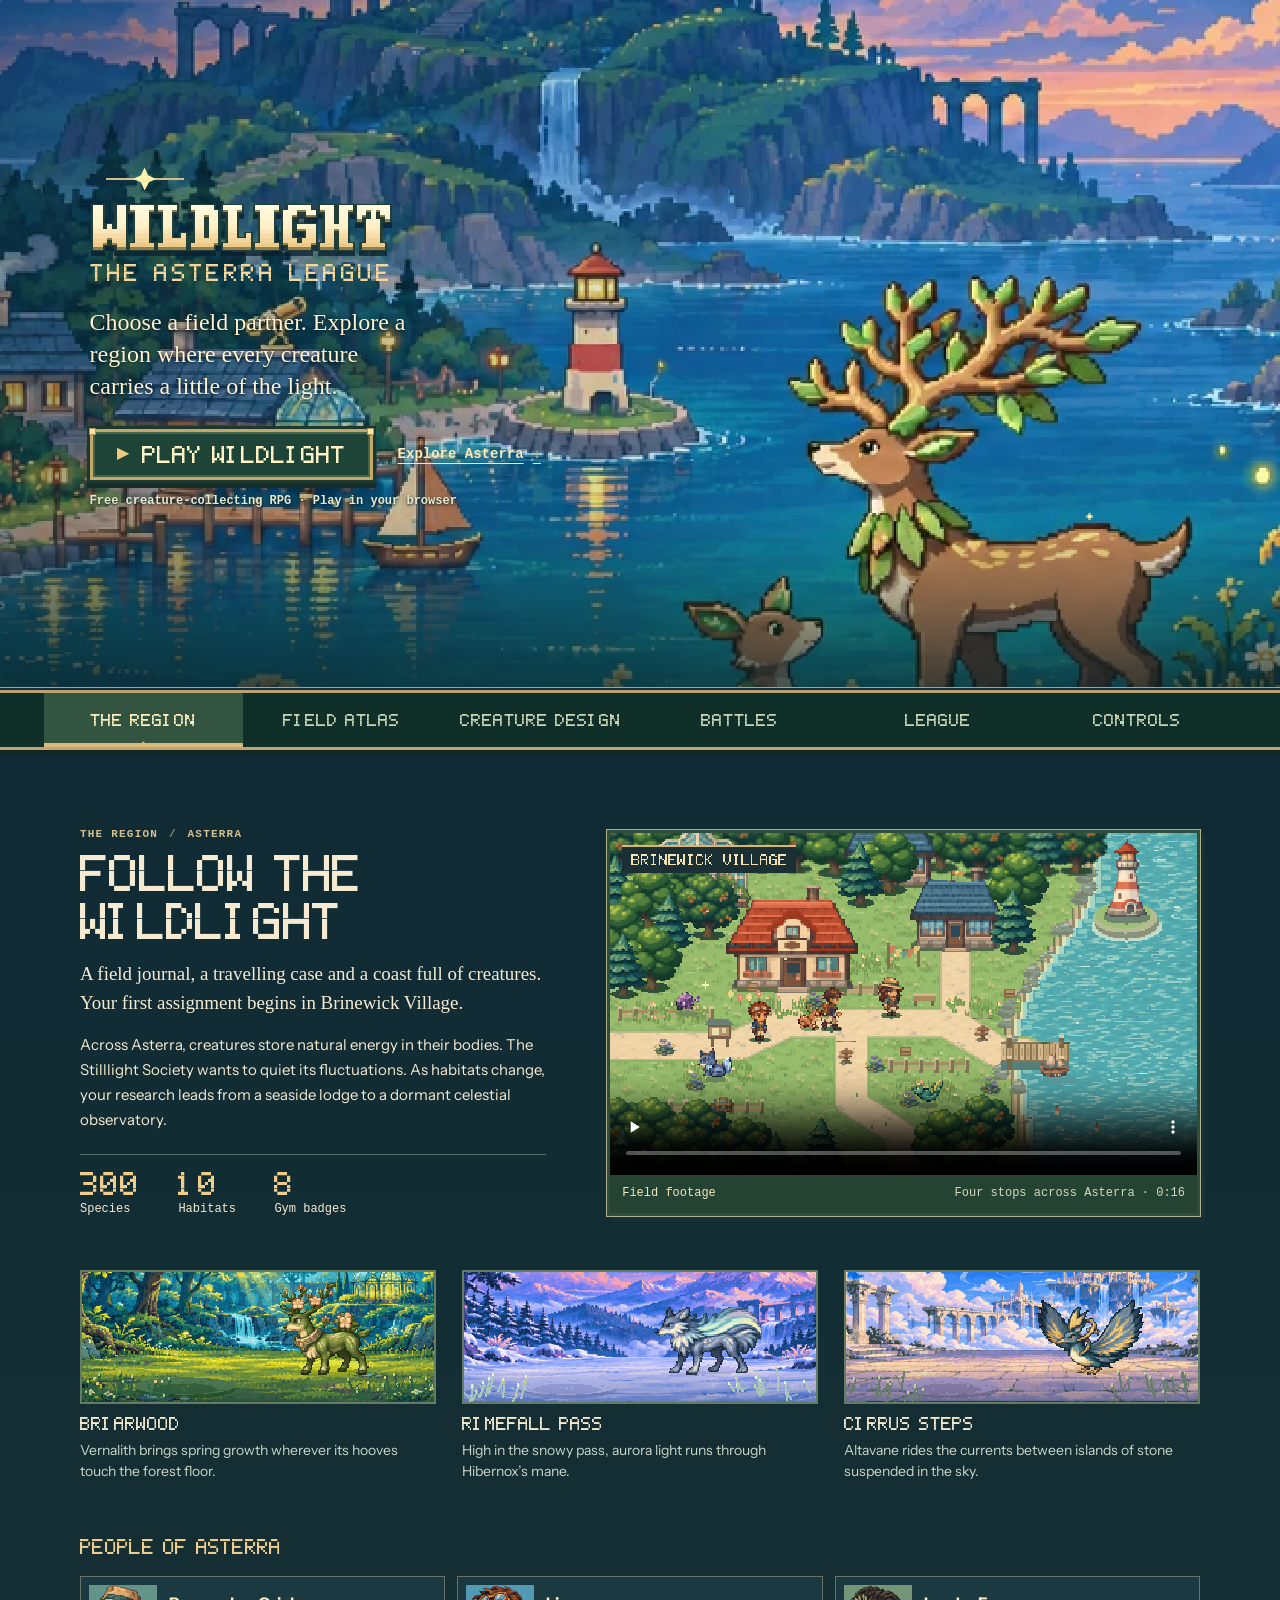
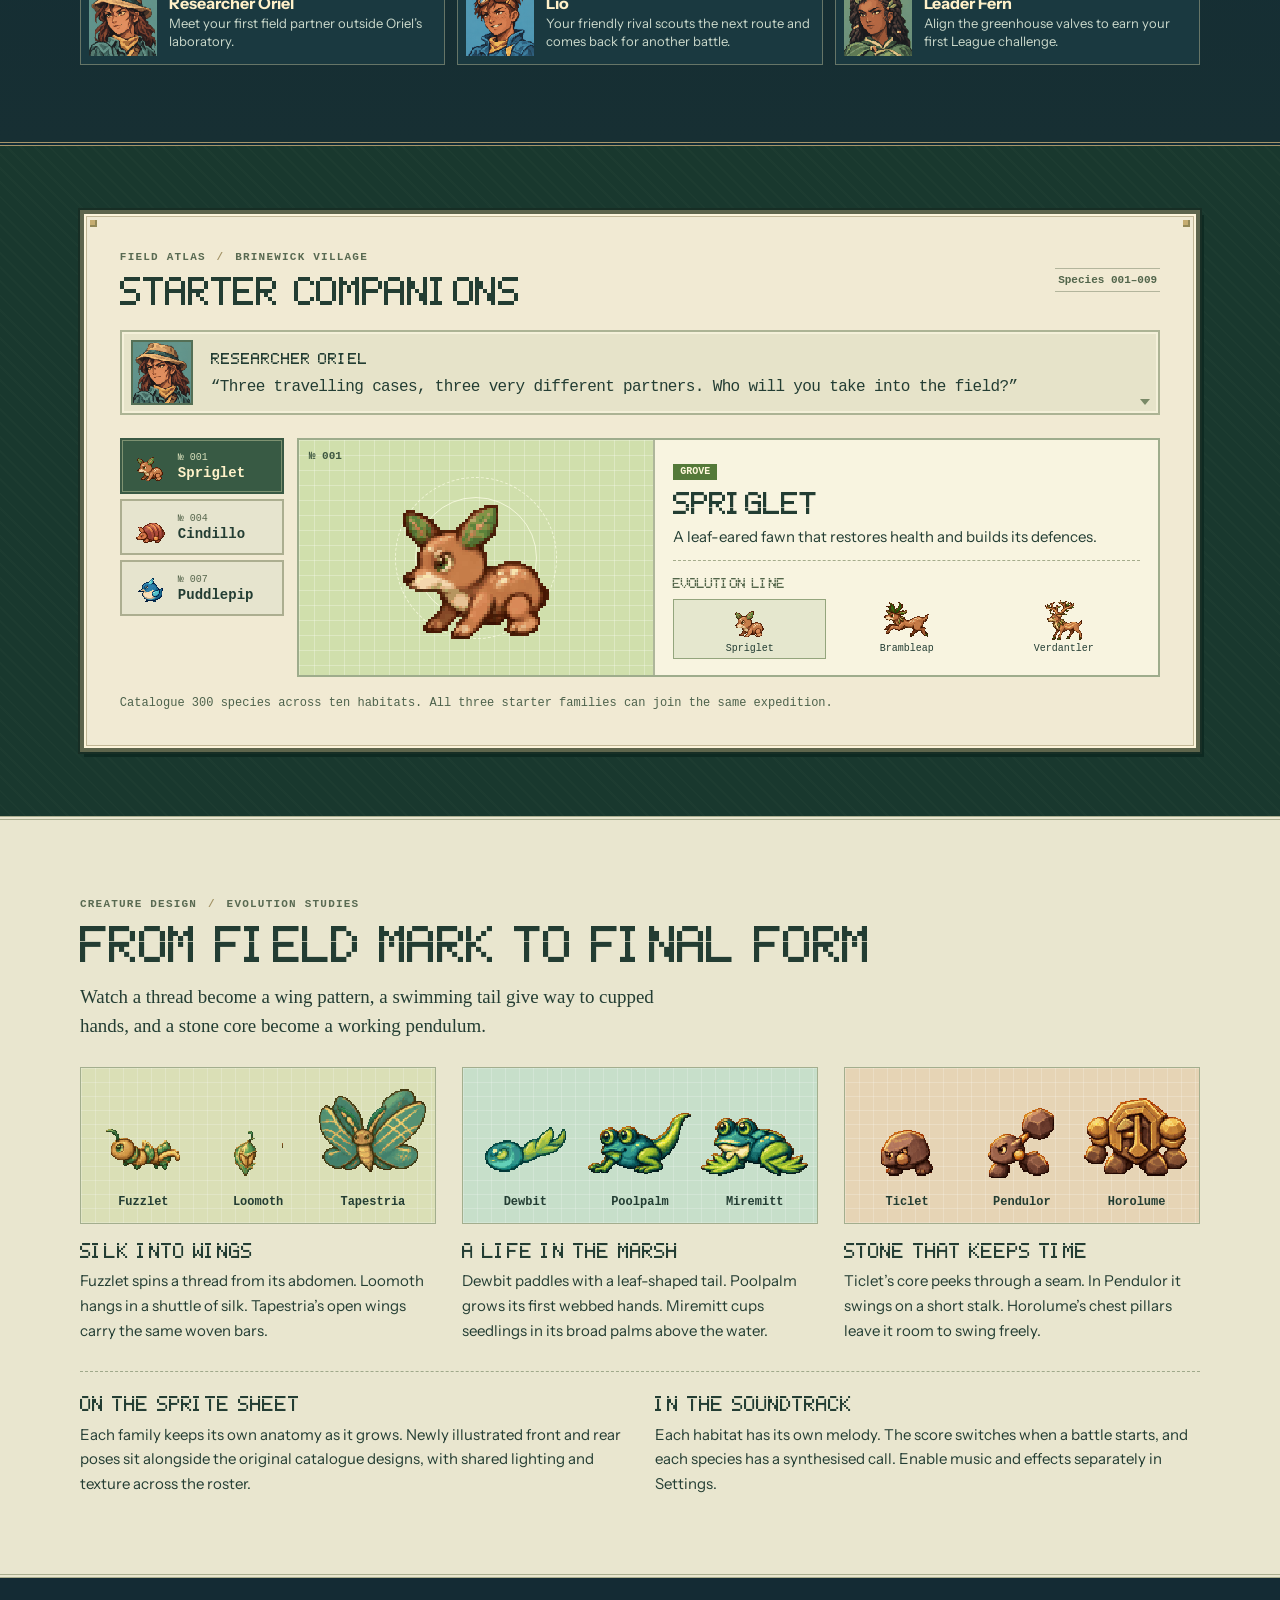
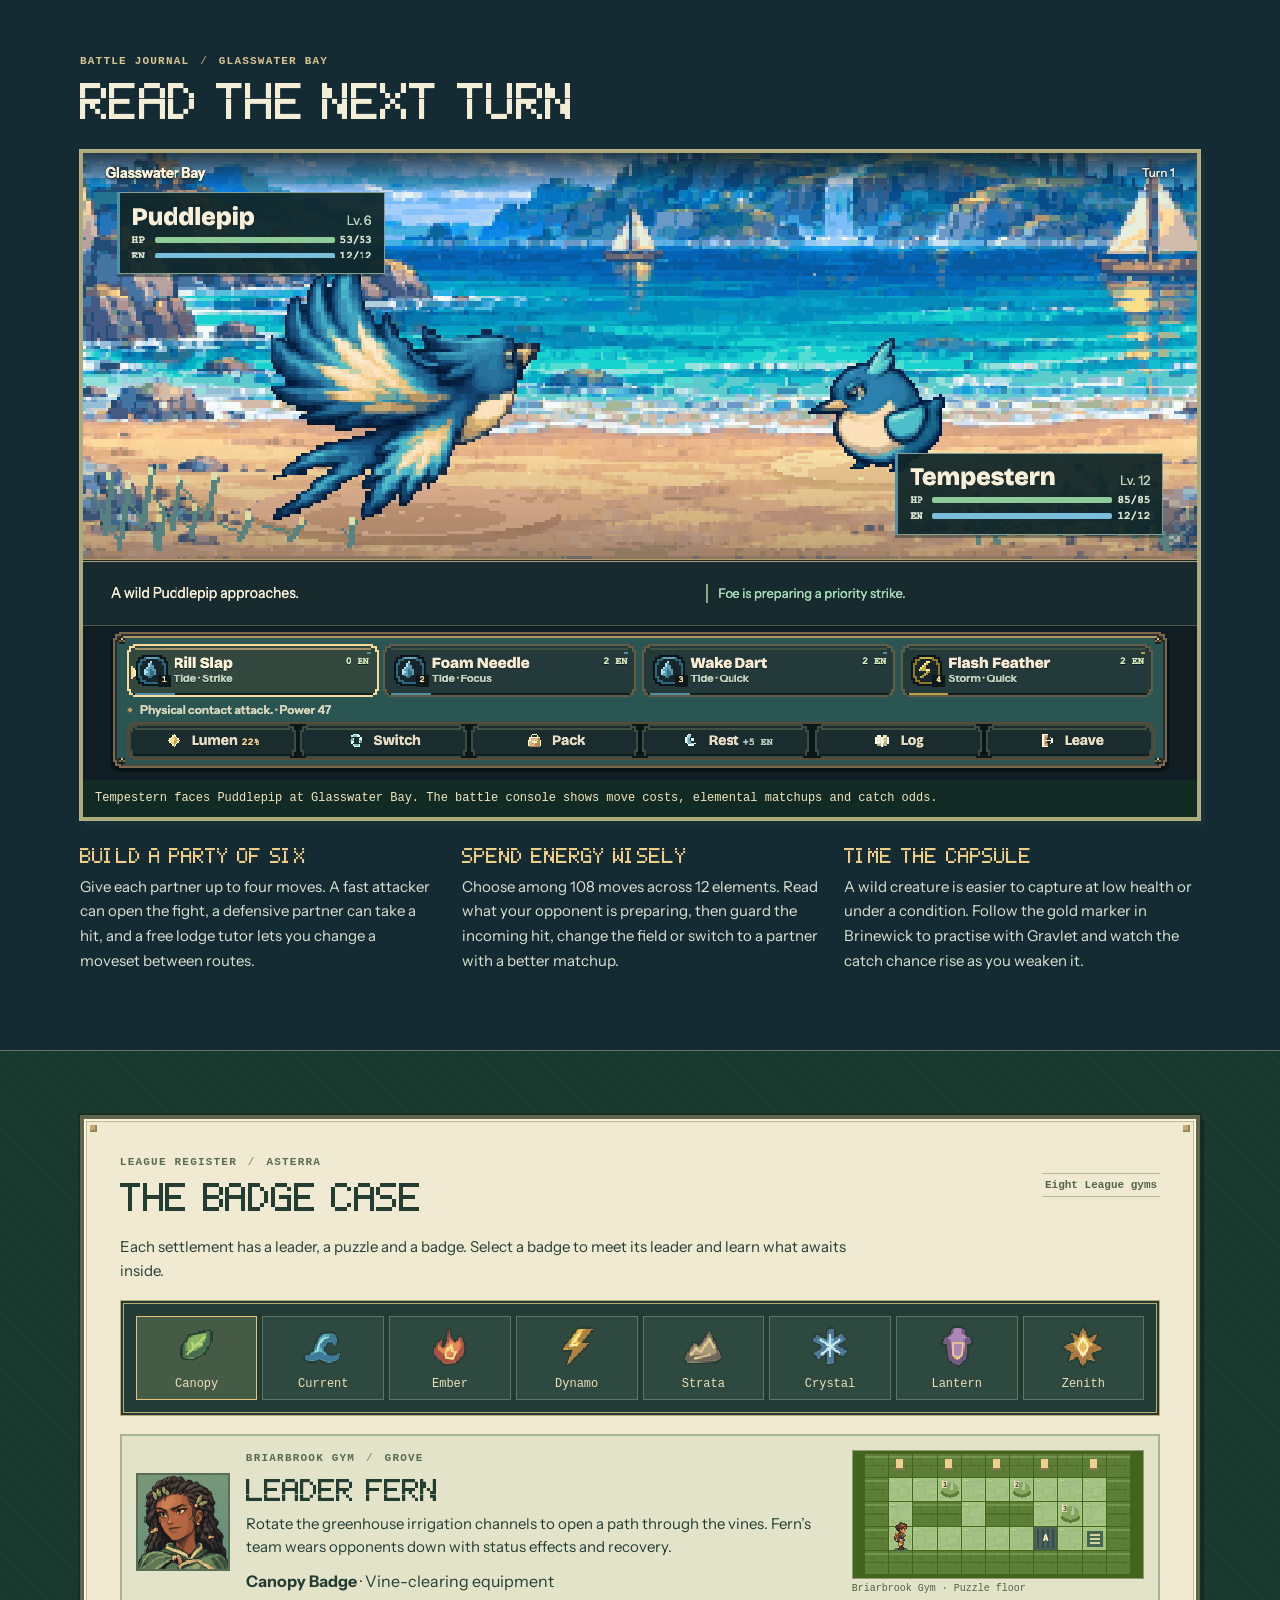
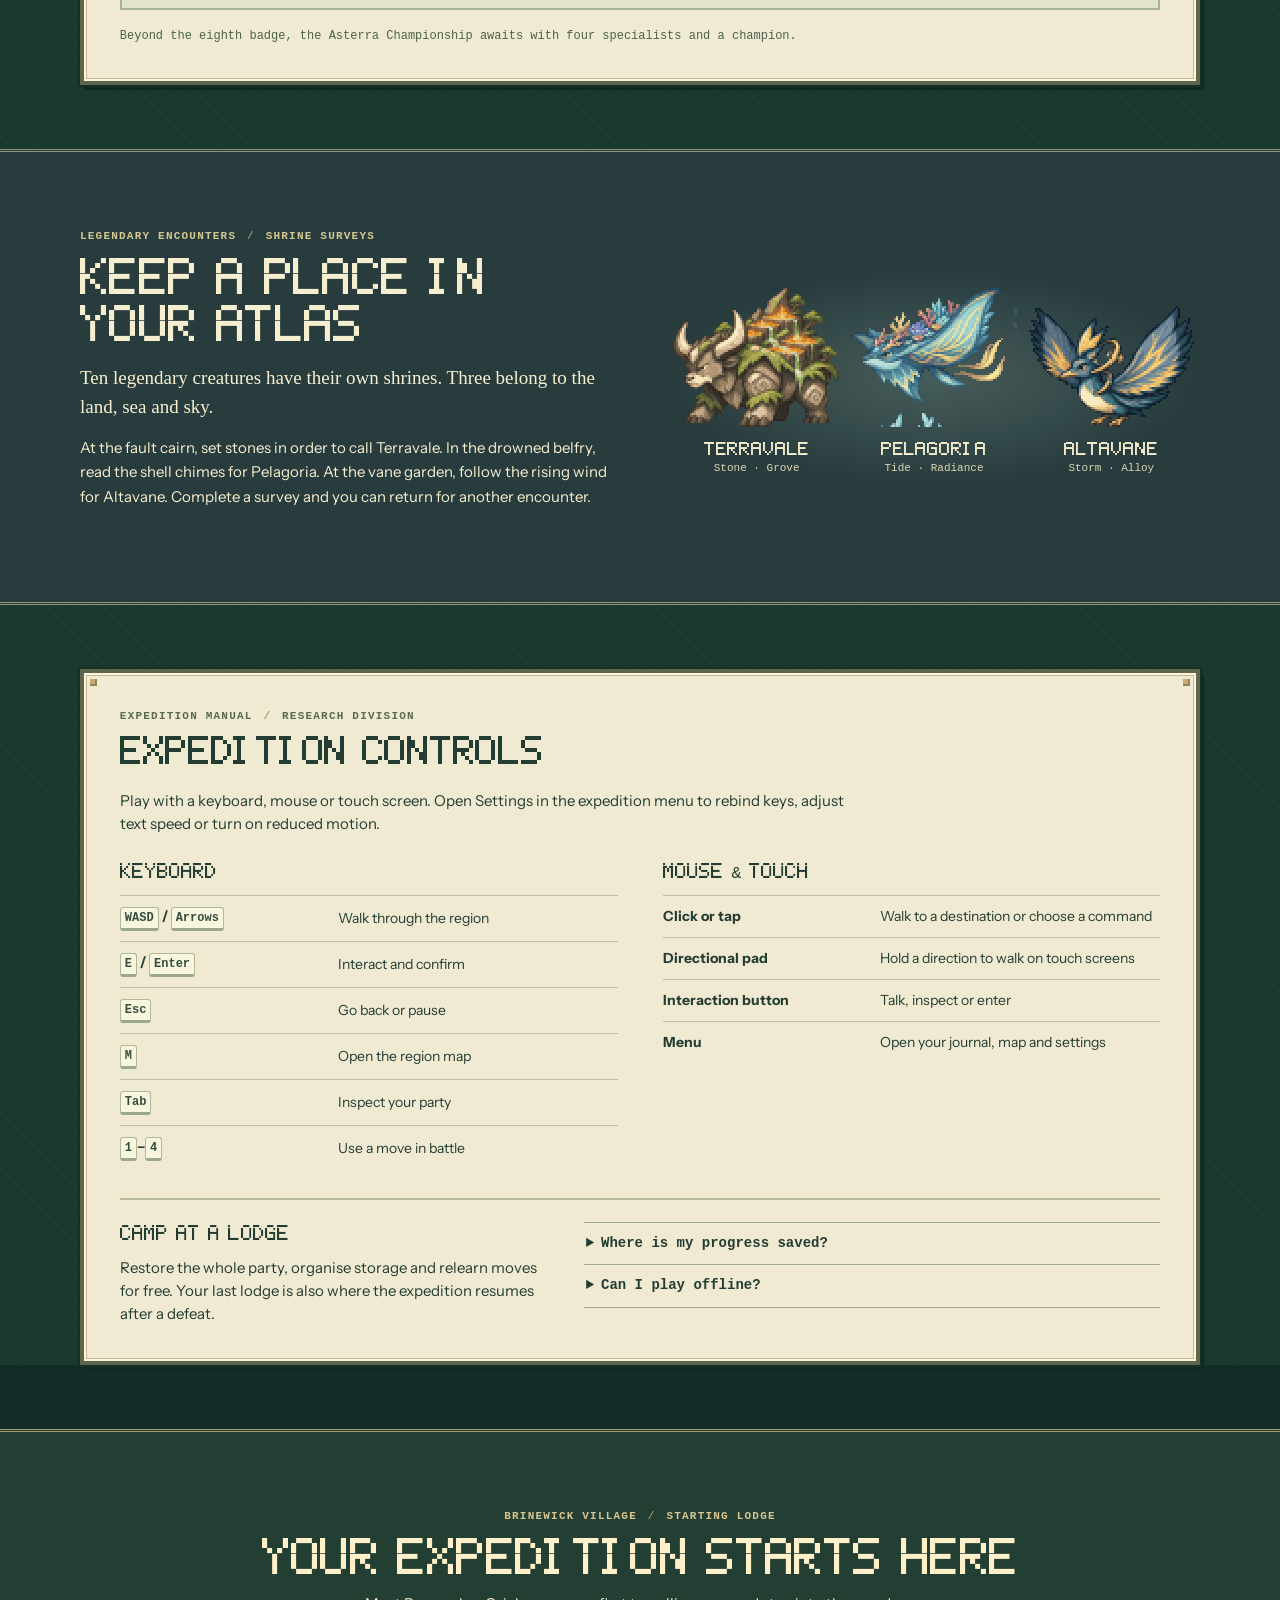
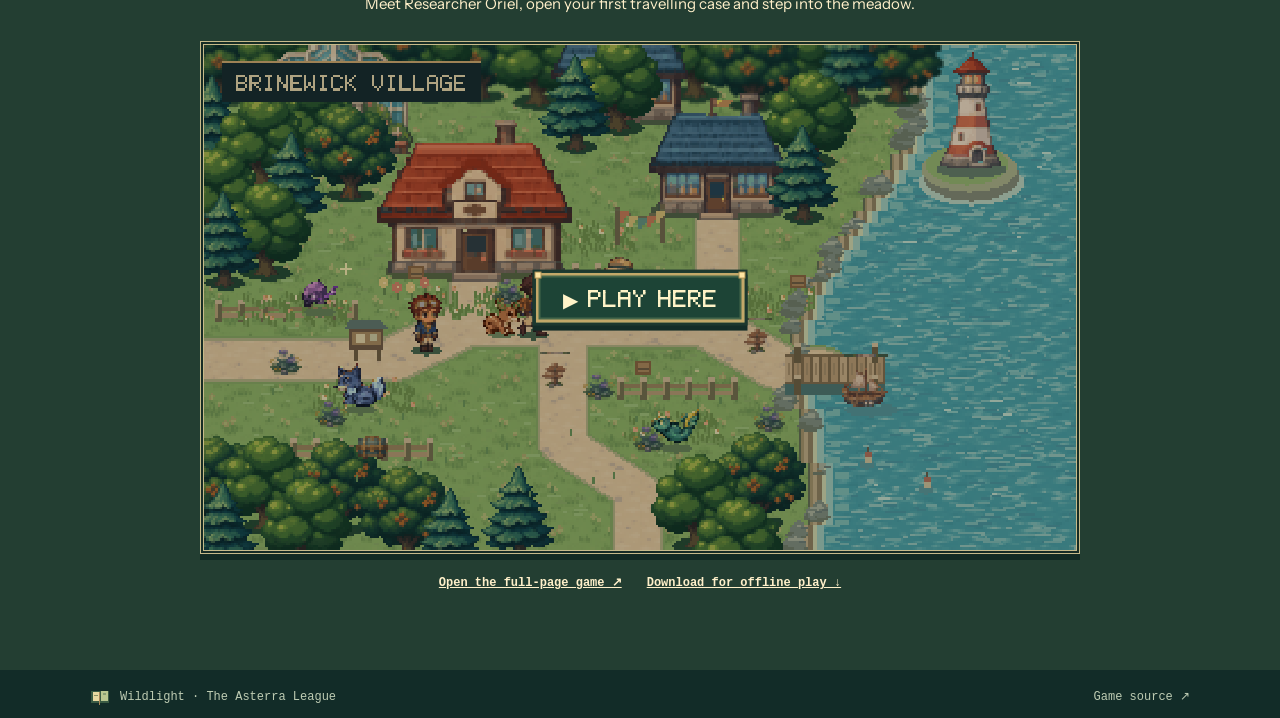
==== commit e418ce83: "Reillustrate Asterra and rebuild the battle console and game site" ====
--- a/index.html
+++ b/index.html
@@ -3,7 +3,7 @@
   <head>
     <meta charset="utf-8" />
     <meta name="viewport" content="width=device-width, initial-scale=1" />
-    <meta name="theme-color" content="#112a26" />
+    <meta name="theme-color" content="#0c2636" />
     <title>Wildlight: The Asterra League · Play the browser RPG</title>
     <meta
       name="description"
@@ -22,22 +22,26 @@
     />
     <meta
       property="og:image"
-      content="https://nearbycoder.github.io/wildlight/assets/site/share.png"
+      content="https://nearbycoder.github.io/wildlight/assets/site/aurora-share.webp"
     />
     <meta
       property="og:image:alt"
-      content="The Wildlight title above Asterra’s sunlit coast and celestial observatory."
+      content="The Wildlight title beneath an aurora above Asterra’s coast and celestial observatory."
     />
     <meta name="twitter:card" content="summary_large_image" />
     <link rel="icon" href="assets/site/star.svg" type="image/svg+xml" />
     <link
       rel="preload"
       as="image"
-      href="assets/site/title-coast.png"
+      href="assets/site/aurora-coast.webp"
       media="(min-width: 701px)"
     />
-    <link rel="stylesheet" href="assets/site/landing.css?v=field-tour" />
-    <script defer src="assets/site/field-guide.js?v=field-tour"></script>
+    <link
+      rel="stylesheet"
+      href="https://fonts.googleapis.com/css2?family=Instrument+Sans:wght@400;500;600;700&amp;display=swap"
+    />
+    <link rel="stylesheet" href="assets/site/landing.css?v=aurora" />
+    <script defer src="assets/site/field-guide.js?v=aurora"></script>
     <link
       rel="preload"
       as="font"
@@ -54,13 +58,13 @@
         <picture class="panorama"
           ><source
             media="(max-width:700px)"
-            srcset="assets/site/title-coast-mobile.png" />
+            srcset="assets/site/aurora-coast-mobile.webp" />
           <img
-            src="assets/site/title-coast.png"
-            width="656"
-            height="259"
+            src="assets/site/aurora-coast.webp"
+            width="1672"
+            height="941"
             fetchpriority="high"
-            alt="Verdantler and its fawn overlook Asterra’s coast. Across the water, the old observatory catches the morning sun."
+            alt="Spriglet and Verdantler watch over Brinewick’s harbour. Tempestern rides the aurora winds above the observatory."
         /></picture>
         <div class="motes" aria-hidden="true">
           <i></i><i></i><i></i><i></i><i></i><i></i>
@@ -75,11 +79,21 @@
               alt="Wildlight"
             /><span class="ribbon">The Asterra League</span>
           </h1>
+          <p class="hero-intro">
+            Choose a field partner. Explore a region where every creature
+            carries a little of the light.
+          </p>
           <div class="hero-actions">
             <a class="play" href="play/index.html"
-              ><b aria-hidden="true">▶</b> Begin expedition</a
-            ><span>Creature-collecting RPG · Play free</span>
+              ><b aria-hidden="true">▶</b> Play Wildlight</a
+            >
+            <a class="explore-link" href="#world"
+              >Explore Asterra <span aria-hidden="true">↓</span></a
+            >
           </div>
+          <p class="hero-platform">
+            Free creature-collecting RPG · Play in your browser
+          </p>
         </div>
       </section>
       <div id="journal" tabindex="-1">
@@ -195,6 +209,59 @@
                 </figcaption>
               </figure>
             </div>
+            <section class="field-cast" aria-labelledby="cast-title">
+              <h3 id="cast-title">People of Asterra</h3>
+              <div class="cast-row">
+                <figure>
+                  <img
+                    src="assets/site/oriel.png"
+                    width="84"
+                    height="88"
+                    alt=""
+                    loading="lazy"
+                  />
+                  <figcaption>
+                    <b>Researcher Oriel</b
+                    ><span
+                      >Meet your first field partner outside Oriel’s
+                      laboratory.</span
+                    >
+                  </figcaption>
+                </figure>
+                <figure>
+                  <img
+                    src="assets/site/lio.png"
+                    width="84"
+                    height="88"
+                    alt=""
+                    loading="lazy"
+                  />
+                  <figcaption>
+                    <b>Lio</b
+                    ><span
+                      >Your friendly rival scouts the next route and comes back
+                      for another battle.</span
+                    >
+                  </figcaption>
+                </figure>
+                <figure>
+                  <img
+                    src="assets/site/fern.png"
+                    width="84"
+                    height="88"
+                    alt=""
+                    loading="lazy"
+                  />
+                  <figcaption>
+                    <b>Leader Fern</b
+                    ><span
+                      >Align the greenhouse valves to earn your first League
+                      challenge.</span
+                    >
+                  </figcaption>
+                </figure>
+              </div>
+            </section>
           </section>
           <section class="page" id="partners" aria-labelledby="atlas-title">
             <div class="section-head">
@@ -645,9 +712,10 @@
               <div>
                 <h3>On the sprite sheet</h3>
                 <p>
-                  Family-specific drawings give each stage its own anatomy. The
-                  game caches front and rear views with three idle poses, then
-                  draws them on a low-resolution Canvas for crisp pixel edges.
+                  Each family keeps its own anatomy as it grows. Newly
+                  illustrated front and rear poses sit alongside the original
+                  catalogue designs, with shared lighting and texture across the
+                  roster.
                 </p>
               </div>
               <div>
@@ -676,7 +744,8 @@
                 alt="Tempestern and Puddlepip face off across the full-screen Glasswater Bay arena, with health, energy and the move deck in view."
               />
               <figcaption>
-                Tempestern encounters a wild Puddlepip at Glasswater Bay.
+                Tempestern faces Puddlepip at Glasswater Bay. The battle console
+                shows move costs, elemental matchups and catch odds.
               </figcaption>
             </figure>
             <div class="tactics">
--- a/assets/site/landing.css
+++ b/assets/site/landing.css
@@ -24,7 +24,7 @@
   background: var(--deep);
   color: var(--ink);
   font:
-    16px/1.5 "Trebuchet MS",
+    16px/1.5 "Instrument Sans",
     system-ui,
     sans-serif;
 }
@@ -65,14 +65,14 @@
 .skip:focus {
   top: 12px;
 }
+/* The panorama leaves its left side open for the title and controls. */
 .hero {
   position: relative;
   isolation: isolate;
   overflow: hidden;
-  height: clamp(385px, 39.5vw, 685px);
-  background: #93b4a9;
-  border-top: 5px solid #193c34;
-  border-bottom: 4px solid #102d27;
+  height: clamp(555px, 54vw, 875px);
+  background: #102f47;
+  border-bottom: 4px double #b7a06b;
 }
 .panorama,
 .panorama img {
@@ -84,98 +84,114 @@
 }
 .panorama img {
   object-fit: cover;
-  object-position: center bottom;
+  object-position: center;
+}
+.hero::after {
+  content: "";
+  position: absolute;
+  inset: 0;
+  z-index: 0;
+  background:
+    linear-gradient(90deg, #091d2b64 0%, #0c253e1c 51%, transparent 66%),
+    linear-gradient(0deg, #091e24ba, transparent 24%);
+  pointer-events: none;
 }
 .title-block {
   position: absolute;
-  inset: 9% 0 auto;
-  text-align: center;
-  display: flex;
-  align-items: center;
+  z-index: 1;
+  top: clamp(100px, 13vw, 215px);
+  left: max(calc((100% - 1260px) / 2), 7%);
+  width: min(48%, 620px);
+  display: flex;
   flex-direction: column;
+  align-items: flex-start;
+  text-align: left;
+  color: #f7e9bb;
 }
 .crest {
+  width: 110px;
+  height: 25px;
   position: relative;
-  width: 150px;
-  height: 39px;
   display: grid;
   place-items: center;
-}
-.crest:before,
-.crest:after {
+  margin-bottom: 12px;
+}
+.crest::before {
   content: "";
   position: absolute;
-  top: 49%;
-  width: 50px;
-  height: 3px;
-  background: #486c57;
-  box-shadow: 0 2px #f4dc9b;
-}
-.crest:before {
-  left: 0;
-}
-.crest:after {
-  right: 0;
-}
-.crest i,
-.crest i:before {
+  left: 16px;
+  right: 16px;
+  top: 12px;
+  height: 2px;
+  background: #d4bd86;
+}
+.crest i {
+  position: relative;
+  width: 23px;
+  height: 23px;
+  background: #fff1ab;
   clip-path: polygon(
     50% 0,
-    63% 35%,
-    85% 40%,
+    65% 34%,
     100% 50%,
-    64% 63%,
+    69% 65%,
     50% 100%,
-    37% 64%,
+    34% 65%,
     0 50%,
-    35% 36%
+    34% 34%
   );
-  background: #34594b;
-  position: absolute;
-  width: 42px;
-  height: 42px;
-  inset: 0;
-  margin: auto;
-}
-.crest i:before {
-  content: "";
-  width: 29px;
-  height: 29px;
-  background: #ffe5a1;
+  filter: drop-shadow(0 0 2px #ffe09d);
 }
 h1 {
+  margin: 0;
+  display: flex;
+  align-items: flex-start;
+  flex-direction: column;
+}
+h1 img {
+  width: min(100%, 550px);
+  height: auto;
+  filter: drop-shadow(0 5px #0b1c2cbd);
+}
+.ribbon {
+  color: #f6d799;
+  margin: 9px 0 0;
+  font: clamp(14px, 1.48vw, 23px) / 1.3 var(--pixel);
+  text-transform: uppercase;
+  letter-spacing: 0.18em;
+}
+.hero-intro {
+  max-width: 28ch;
+  margin: 20px 0 0;
+  color: #fff3d1;
+  font:
+    clamp(17px, 2vw, 24px) / 1.35 Georgia,
+    serif;
+  text-shadow: 0 1px 3px #071720;
+}
+.hero-actions {
+  margin-top: 26px;
   display: flex;
   align-items: center;
-  flex-direction: column;
-  margin: 3px 0 0;
-  line-height: 1;
-}
-h1 img {
-  width: clamp(410px, 52vw, 825px);
-  height: auto;
-  filter: drop-shadow(0 4px 0 #33534466);
-}
-.ribbon {
-  display: inline-block;
-  position: relative;
-  margin-top: 5px;
-  padding: 7px 28px 6px;
-  background: #264a3c;
-  color: #ffdfa2;
-  border-block: 2px solid #e9c786;
-  box-shadow:
-    inset 0 3px #395e48,
-    inset 0 -3px #173c30;
-  font: clamp(15px, 1.6vw, 25px) / 1.3 var(--pixel);
-  text-transform: uppercase;
-  letter-spacing: 0.13em;
-  clip-path: polygon(0 0, 100% 0, 98% 50%, 100% 100%, 0 100%, 2% 50%);
-}
-.hero-actions {
-  margin-top: clamp(18px, 2.6vw, 46px);
-  display: flex;
-  flex-direction: column;
+  flex-wrap: wrap;
+  gap: 17px 25px;
+}
+.explore-link {
+  display: inline-flex;
   align-items: center;
+  gap: 9px;
+  min-height: 45px;
+  text-underline-offset: 5px;
+  font: 700 14px var(--mono);
+}
+.explore-link span {
+  color: #e2c078;
+}
+.hero-platform {
+  font: 600 12px/1.3 var(--mono);
+  color: #e4ead0;
+  text-shadow: 0 1px 3px #071720;
+  margin: 14px 0 0;
 }
 .play {
   position: relative;
@@ -219,13 +235,6 @@
   background: #345a40;
   color: #fff;
 }
-.hero-actions > span {
-  margin-top: 14px;
-  padding: 2px 9px;
-  background: #183a31e8;
-  color: #f3e9c7;
-  font: 600 11px/1.5 var(--mono);
-}
 .motes {
   position: absolute;
   inset: 0;
@@ -757,11 +766,6 @@
 footer a:hover {
   text-decoration: underline;
 }
-@media (min-width: 1750px) {
-  .hero {
-    height: min(39.5vw, 800px);
-  }
-}
 @media (max-width: 870px) {
   .fieldbook {
     grid-template-columns: 130px minmax(0, 1fr);
@@ -780,33 +784,21 @@
   }
 }
 @media (max-width: 700px) {
-  .hero {
-    height: clamp(320px, 87.9vw, 530px);
-  }
-  .title-block {
-    inset: 10% 0 auto;
-  }
   .crest {
     transform: scale(0.77);
     height: 28px;
     margin-bottom: 5px;
   }
-  h1 img {
-    width: min(90vw, 510px);
-  }
   .ribbon {
     margin-top: 5px;
     padding: 4px 13px;
     font-size: clamp(12px, 3.1vw, 16px);
   }
-  .hero-actions {
-    margin-top: clamp(20px, 6vw, 34px);
-  }
   .play {
     font-size: 16px;
     padding: 13px 18px;
   }
-  .hero-actions > span {
+  .hero-platform {
     font-size: 10px;
     margin-top: 11px;
   }
@@ -1019,9 +1011,12 @@
   letter-spacing: 0;
 }
 .world {
-  background: #f6f0dc;
-  color: var(--ink);
-  border-bottom: 5px double #9b9b73;
+  background: linear-gradient(#112b36, #132d34 54%, #172f33);
+  color: #f6ebd0;
+  border-bottom: 4px double #a4946a;
+}
+.world .folio {
+  color: #d6bf8e;
 }
 .world-spread {
   display: grid;
@@ -1050,7 +1045,7 @@
   justify-content: flex-start;
   gap: clamp(18px, 3vw, 48px);
   padding-top: 16px;
-  border-top: 1px solid #c7c4a4;
+  border-top: 1px solid #54716a;
   margin: 22px 0 0;
 }
 .numbers div {
@@ -1060,7 +1055,7 @@
 }
 .numbers dd {
   margin: 0;
-  color: #3b6246;
+  color: #f0cd88;
   font: 26px/1 var(--pixel);
 }
 .numbers dt,
@@ -1133,7 +1128,43 @@
   font-size: 14px;
   line-height: 1.5;
   margin-top: 5px;
-  color: #415a48;
+  color: #c9d6c8;
+}
+.field-cast {
+  margin-top: clamp(26px, 4.5vw, 54px);
+}
+.field-cast h3 {
+  margin: 0 0 18px;
+  color: #efcd8e;
+}
+.cast-row {
+  display: grid;
+  grid-template-columns: repeat(3, minmax(0, 1fr));
+  gap: 12px;
+}
+.cast-row figure {
+  display: grid;
+  grid-template-columns: 68px 1fr;
+  align-items: center;
+  gap: 12px;
+  padding: 8px;
+  margin: 0;
+  background: #1a3940;
+  border: 1px solid #667567;
+}
+.cast-row img {
+  display: block;
+  width: 68px;
+  height: auto;
+}
+.cast-row b {
+  color: #fff0c8;
+}
+.cast-row span {
+  display: block;
+  font-size: 13px;
+  line-height: 1.35;
+  color: #cbd9cb;
 }
 .design {
   color: var(--ink);
@@ -1197,8 +1228,8 @@
 }
 .battles {
   color: #f4eed7;
-  background: #16332d;
-  border-bottom: 1px solid #677251;
+  background: #142b34;
+  border-bottom: 1px solid #627661;
 }
 .battles .folio,
 .launch .folio {
@@ -1562,3 +1593,64 @@
     font-size: 9px;
   }
 }
+
+@media (min-width: 701px) and (max-width: 960px) {
+  .hero {
+    height: 555px;
+  }
+  .title-block {
+    top: 88px;
+    left: 6%;
+  }
+  .hero-intro {
+    font-size: 18px;
+  }
+  .cast-row figure {
+    grid-template-columns: 55px 1fr;
+  }
+  .cast-row img {
+    width: 55px;
+  }
+}
+@media (max-width: 700px) {
+  .hero {
+    height: clamp(630px, 126vw, 790px);
+  }
+  .panorama img {
+    object-position: 62% center;
+  }
+  .hero::after {
+    background: linear-gradient(
+      #081e32ae,
+      #081e32bd 31%,
+      #102d3d0a 69%,
+      #071f29b0
+    );
+  }
+  .title-block {
+    inset: 9% 6% auto;
+    width: auto;
+    align-items: center;
+    text-align: center;
+  }
+  h1 {
+    align-items: center;
+  }
+  h1 img {
+    width: min(86vw, 430px);
+  }
+  .hero-intro {
+    font-size: 18px;
+    margin-top: 16px;
+  }
+  .hero-actions {
+    justify-content: center;
+    margin-top: 21px;
+  }
+  .hero-platform {
+    margin-top: 10px;
+  }
+  .cast-row {
+    grid-template-columns: 1fr;
+  }
+}
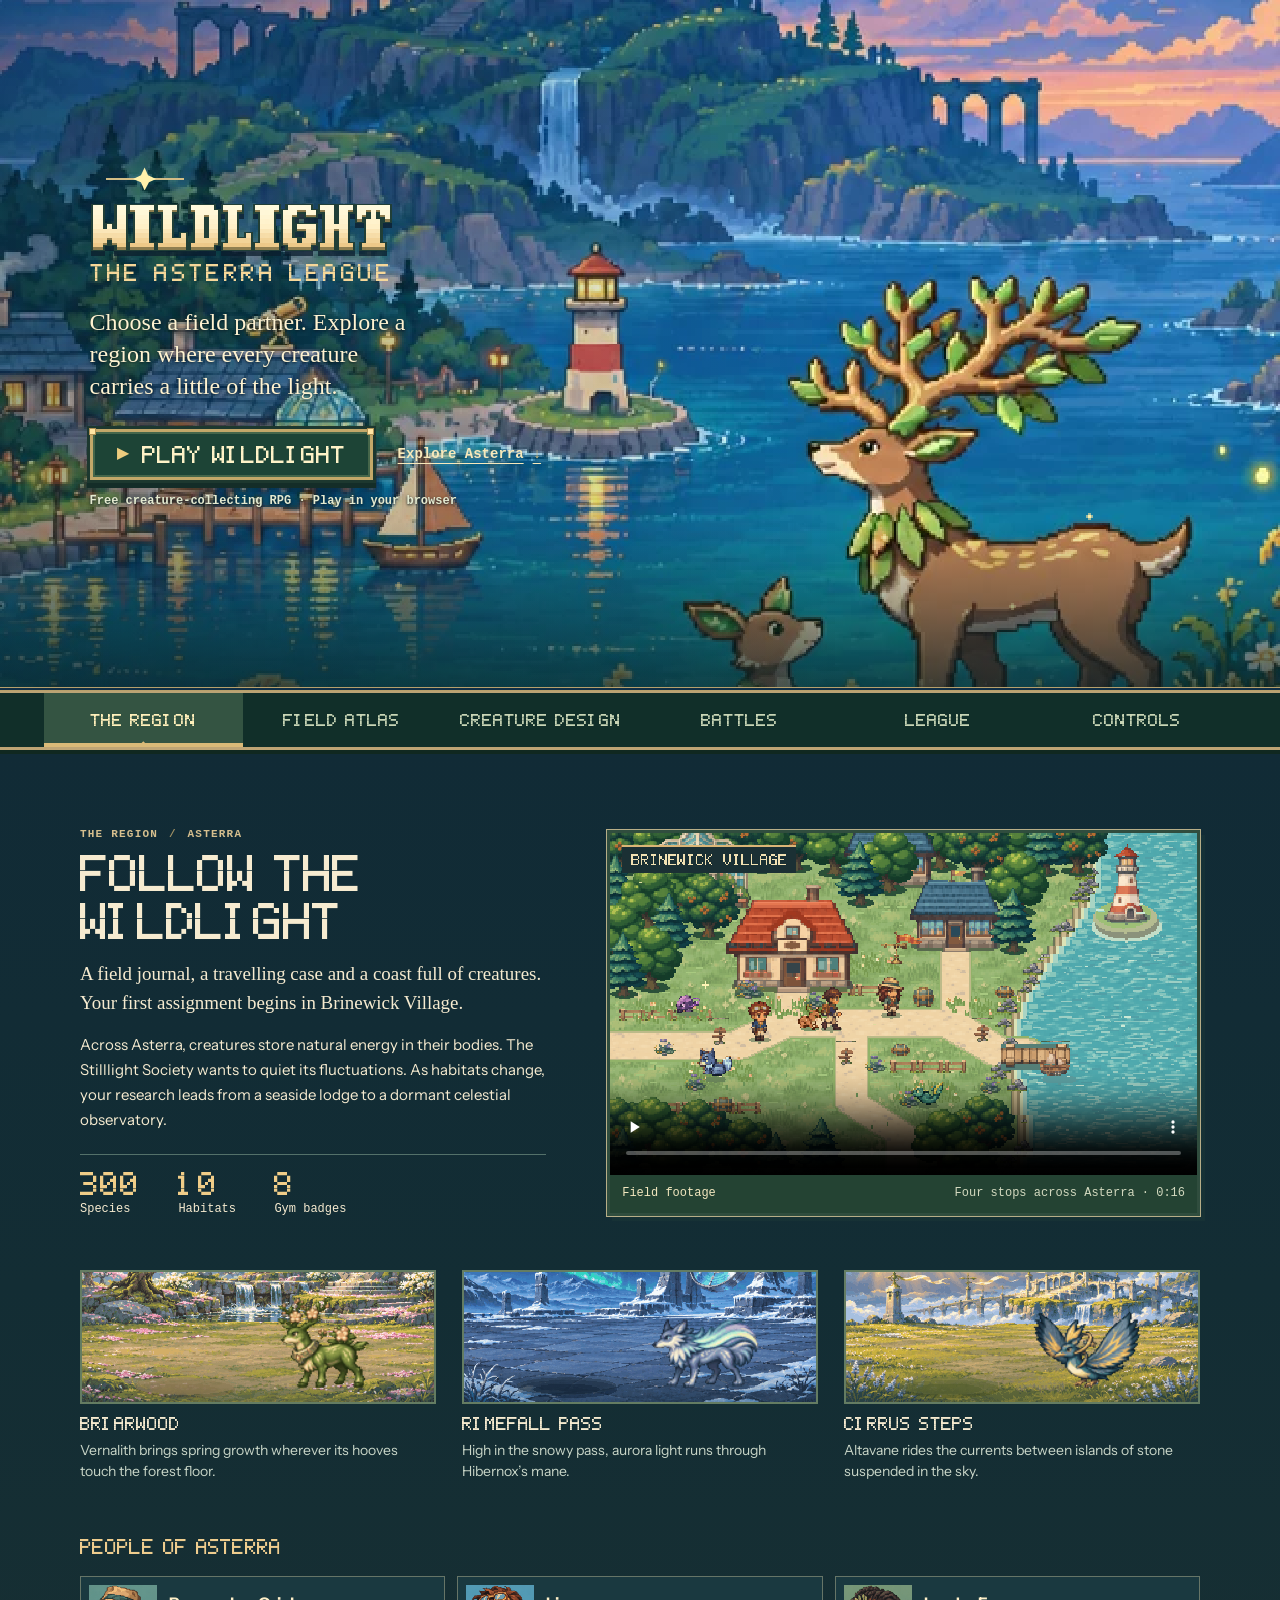
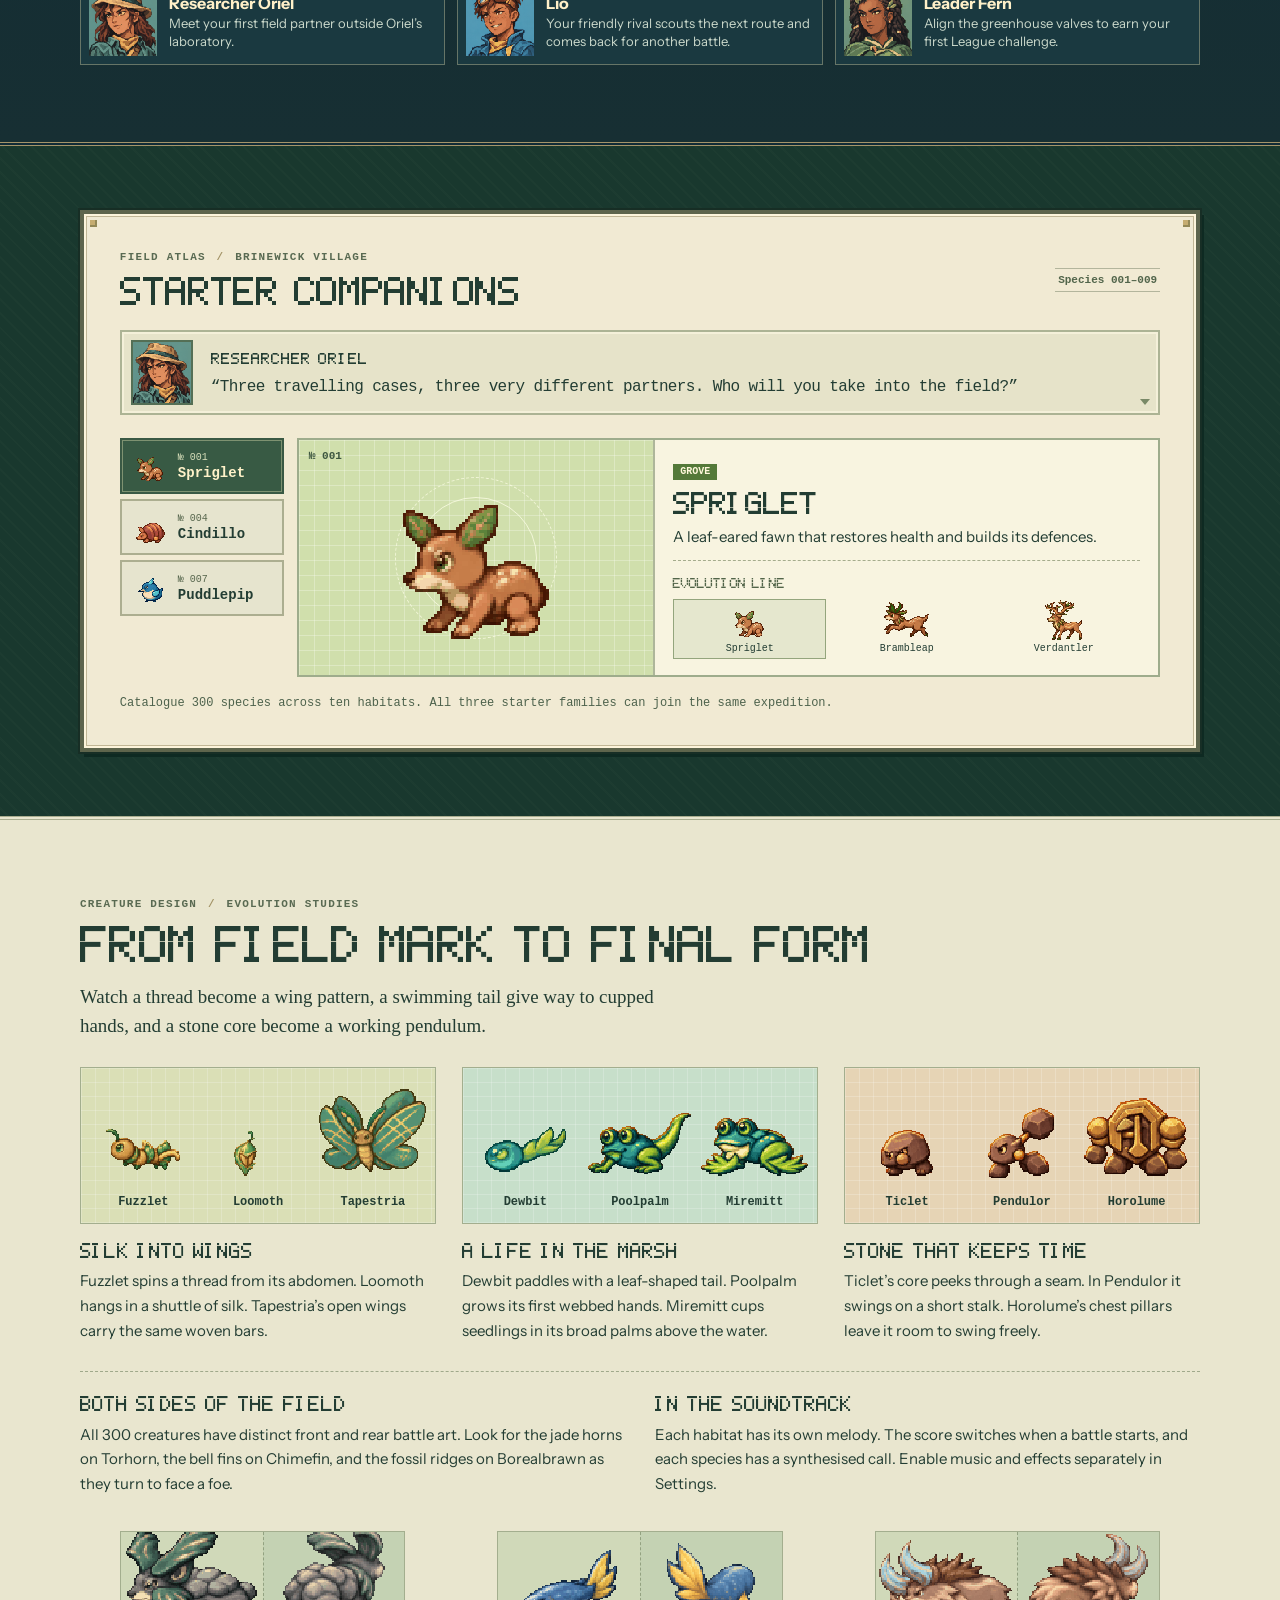
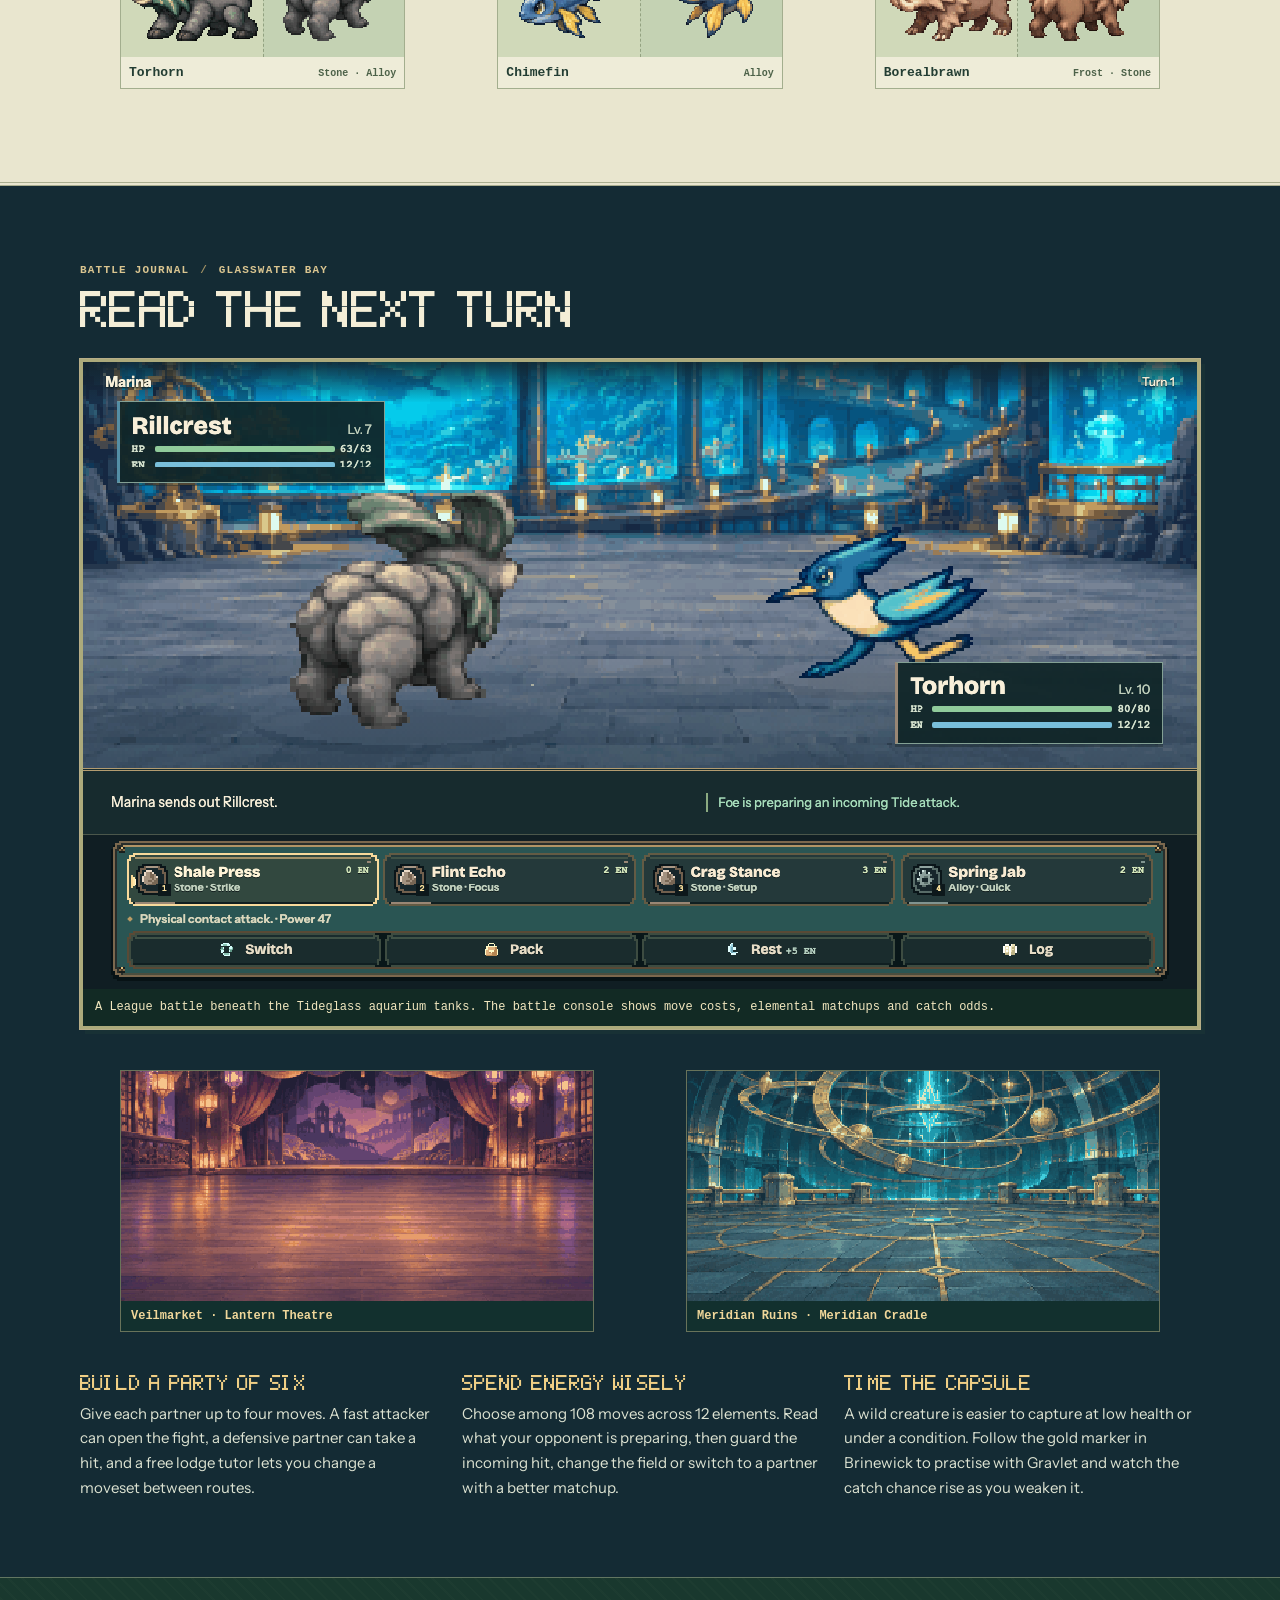
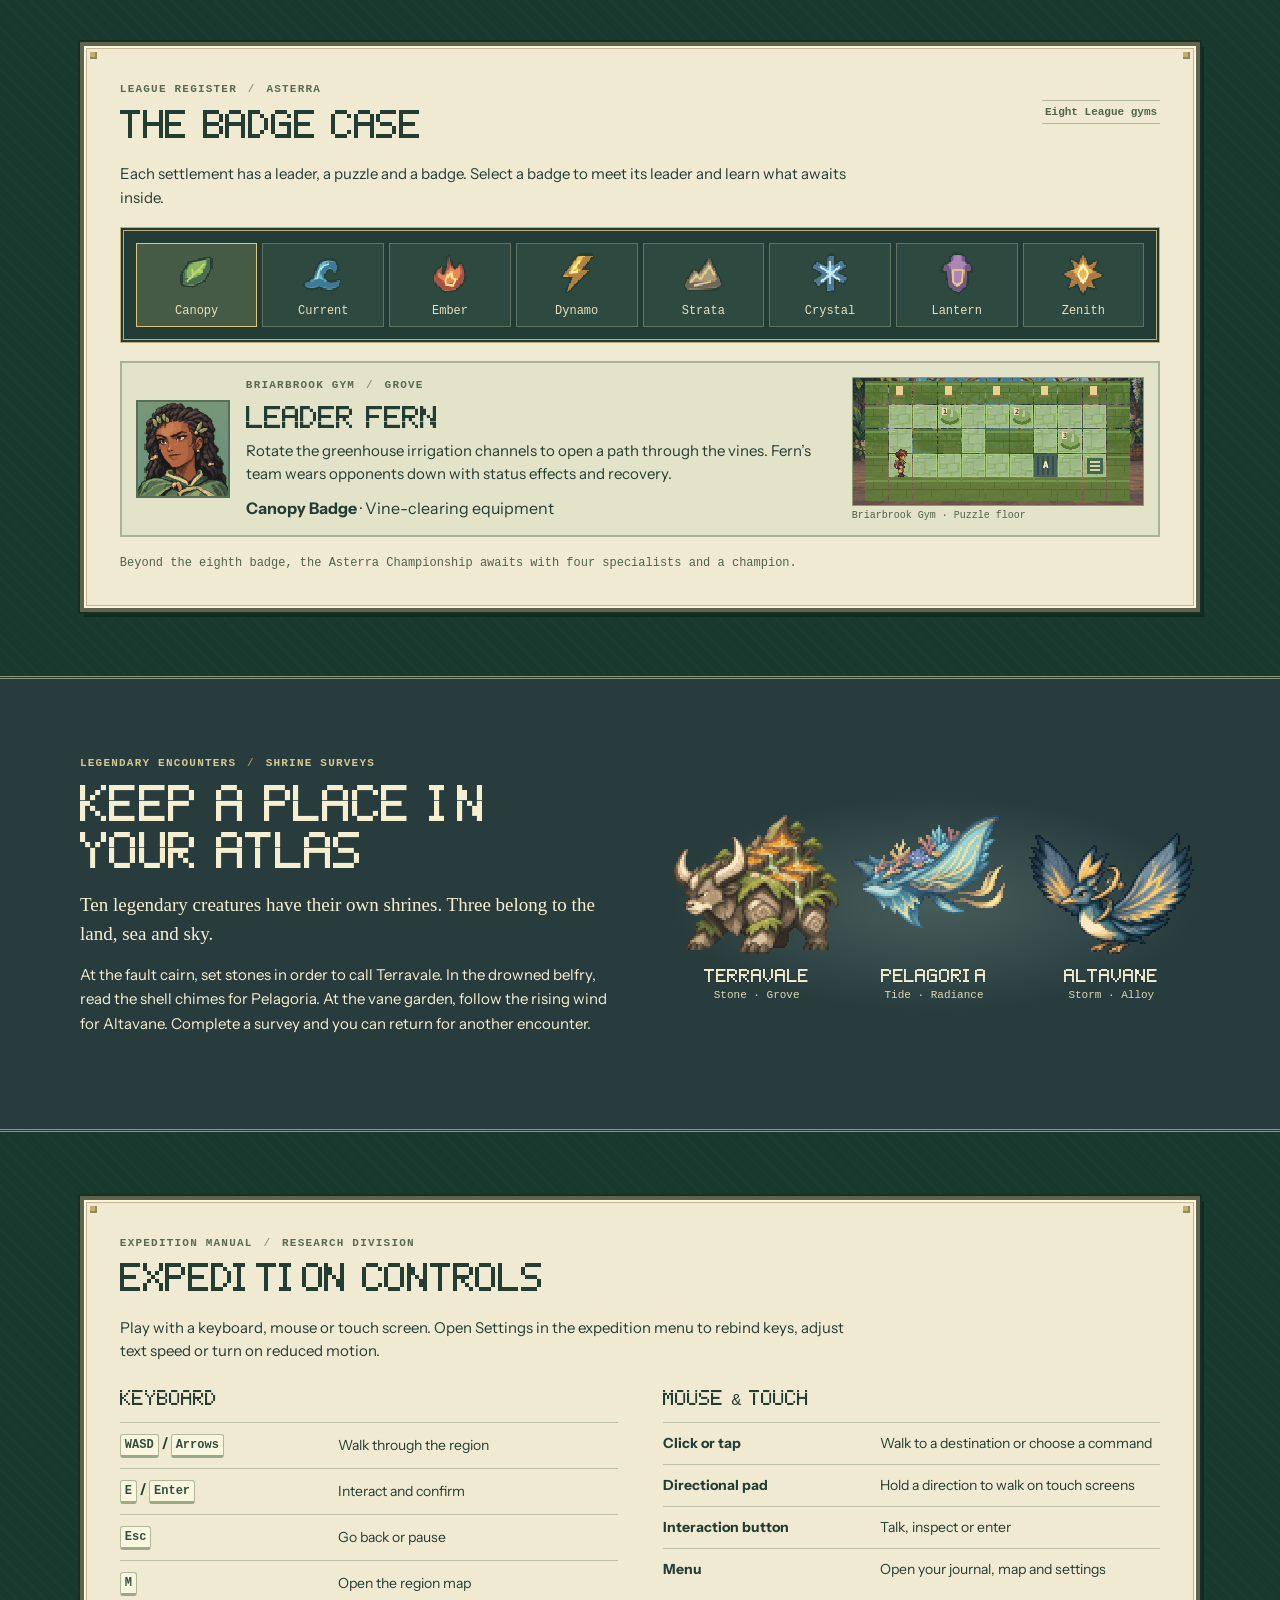
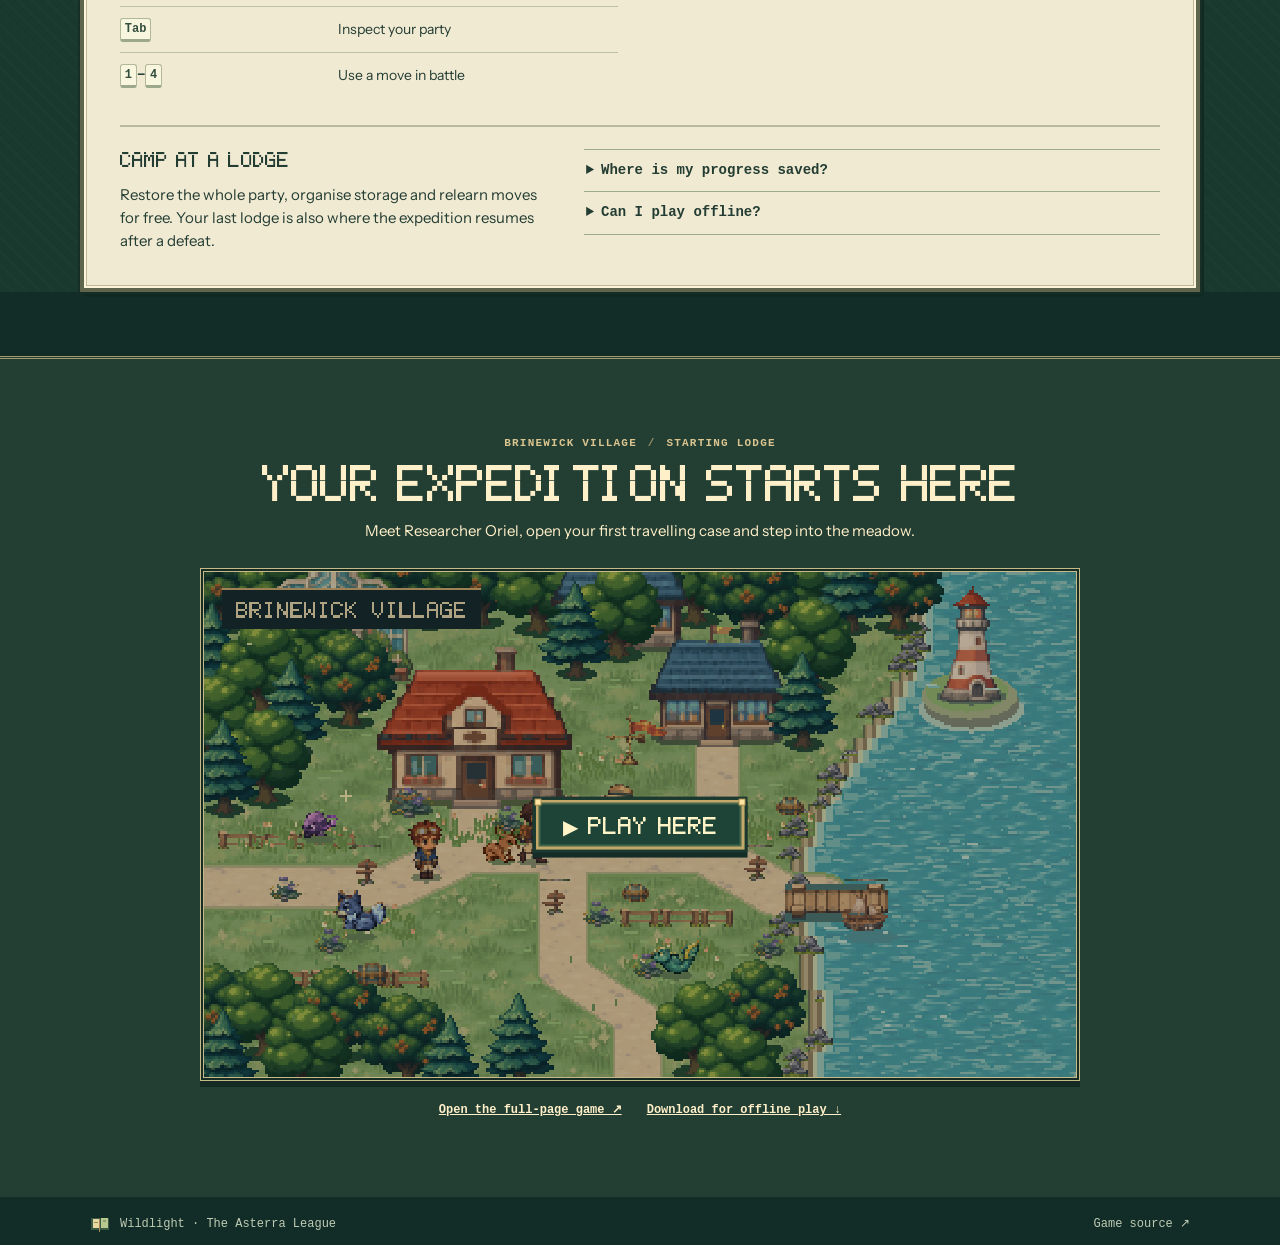
==== commit f43118d4: "Complete Wildlight creature and scene artwork" ====
--- a/index.html
+++ b/index.html
@@ -40,7 +40,7 @@
       rel="stylesheet"
       href="https://fonts.googleapis.com/css2?family=Instrument+Sans:wght@400;500;600;700&amp;display=swap"
     />
-    <link rel="stylesheet" href="assets/site/landing.css?v=aurora" />
+    <link rel="stylesheet" href="assets/site/landing.css?v=field-guide" />
     <script defer src="assets/site/field-guide.js?v=aurora"></script>
     <link
       rel="preload"
@@ -710,12 +710,12 @@
             </div>
             <div class="craft">
               <div>
-                <h3>On the sprite sheet</h3>
+                <h3>Both sides of the field</h3>
                 <p>
-                  Each family keeps its own anatomy as it grows. Newly
-                  illustrated front and rear poses sit alongside the original
-                  catalogue designs, with shared lighting and texture across the
-                  roster.
+                  All 300 creatures have distinct front and rear battle art.
+                  Look for the jade horns on Torhorn, the bell fins on Chimefin,
+                  and the fossil ridges on Borealbrawn as they turn to face a
+                  foe.
                 </p>
               </div>
               <div>
@@ -726,6 +726,67 @@
                   music and effects separately in Settings.
                 </p>
               </div>
+            </div>
+            <div class="view-plates">
+              <figure>
+                <div class="views">
+                  <img
+                    loading="lazy"
+                    src="assets/site/torhorn.png"
+                    width="88"
+                    height="78"
+                    alt="Torhorn from the front"
+                  />
+                  <img
+                    loading="lazy"
+                    src="assets/site/torhorn-rear.png"
+                    width="88"
+                    height="78"
+                    alt="Torhorn from behind"
+                  />
+                </div>
+                <figcaption>Torhorn <small>Stone · Alloy</small></figcaption>
+              </figure>
+              <figure>
+                <div class="views">
+                  <img
+                    loading="lazy"
+                    src="assets/site/chimefin.png"
+                    width="88"
+                    height="78"
+                    alt="Chimefin from the front"
+                  />
+                  <img
+                    loading="lazy"
+                    src="assets/site/chimefin-rear.png"
+                    width="88"
+                    height="78"
+                    alt="Chimefin from behind"
+                  />
+                </div>
+                <figcaption>Chimefin <small>Alloy</small></figcaption>
+              </figure>
+              <figure>
+                <div class="views">
+                  <img
+                    loading="lazy"
+                    src="assets/site/borealbrawn.png"
+                    width="88"
+                    height="78"
+                    alt="Borealbrawn from the front"
+                  />
+                  <img
+                    loading="lazy"
+                    src="assets/site/borealbrawn-rear.png"
+                    width="88"
+                    height="78"
+                    alt="Borealbrawn from behind"
+                  />
+                </div>
+                <figcaption>
+                  Borealbrawn <small>Frost · Stone</small>
+                </figcaption>
+              </figure>
             </div>
           </section>
           <section
@@ -741,13 +802,35 @@
                 src="assets/site/glasswater-battle.png"
                 width="1120"
                 height="630"
-                alt="Tempestern and Puddlepip face off across the full-screen Glasswater Bay arena, with health, energy and the move deck in view."
+                alt="Torhorn and Marina’s Rillcrest face off inside Tideglass Aquarium, above the full-width battle console."
               />
               <figcaption>
-                Tempestern faces Puddlepip at Glasswater Bay. The battle console
-                shows move costs, elemental matchups and catch odds.
+                A League battle beneath the Tideglass aquarium tanks. The battle
+                console shows move costs, elemental matchups and catch odds.
               </figcaption>
             </figure>
+            <div class="arena-plates">
+              <figure>
+                <img
+                  loading="lazy"
+                  src="assets/site/veilmarket-arena.webp"
+                  width="680"
+                  height="332"
+                  alt="Violet curtains and gold lanterns surround the polished Lantern Theatre stage."
+                />
+                <figcaption>Veilmarket · Lantern Theatre</figcaption>
+              </figure>
+              <figure>
+                <img
+                  loading="lazy"
+                  src="assets/site/meridian-arena.webp"
+                  width="680"
+                  height="332"
+                  alt="Brass orrery rings float over a teal beacon and a slate shrine floor."
+                />
+                <figcaption>Meridian Ruins · Meridian Cradle</figcaption>
+              </figure>
+            </div>
             <div class="tactics">
               <div>
                 <h3>Build a party of six</h3>
--- a/assets/site/landing.css
+++ b/assets/site/landing.css
@@ -1226,6 +1226,45 @@
 .craft h3 {
   margin: 0;
 }
+.view-plates,
+.arena-plates {
+  display: grid;
+  gap: 12px;
+}
+.view-plates {
+  grid-template-columns: repeat(auto-fit, minmax(min(100%, 200px), 1fr));
+  margin-top: 18px;
+}
+.view-plates figure {
+  border: 1px solid #a3ae8e;
+  background: #eeecd8;
+}
+.view-plates .views {
+  display: grid;
+  grid-template-columns: repeat(2, minmax(0, 1fr));
+  background: #d0d9b9;
+}
+.view-plates img {
+  display: block;
+  width: 100%;
+  height: auto;
+}
+.view-plates img + img {
+  border-left: 1px dashed #93a281;
+  background: #c4d2b3;
+}
+.view-plates figcaption {
+  display: flex;
+  justify-content: space-between;
+  align-items: baseline;
+  gap: 5px;
+  padding: 8px;
+  font: 700 13px var(--mono);
+}
+.view-plates small {
+  color: #4d6249;
+  font-size: 10px;
+}
 .battles {
   color: #f4eed7;
   background: #142b34;
@@ -1246,6 +1285,24 @@
 }
 .battle-screen figcaption {
   background: #122a24;
+}
+.arena-plates {
+  grid-template-columns: repeat(auto-fit, minmax(min(100%, 260px), 1fr));
+  margin-bottom: 24px;
+}
+.arena-plates figure {
+  border: 1px solid #68735a;
+  background: #12302e;
+}
+.arena-plates img {
+  display: block;
+  width: 100%;
+  height: auto;
+}
+.arena-plates figcaption {
+  padding: 8px 10px;
+  color: #f0d79a;
+  font: 700 12px var(--mono);
 }
 .tactics h3 {
   color: #f0cf85;
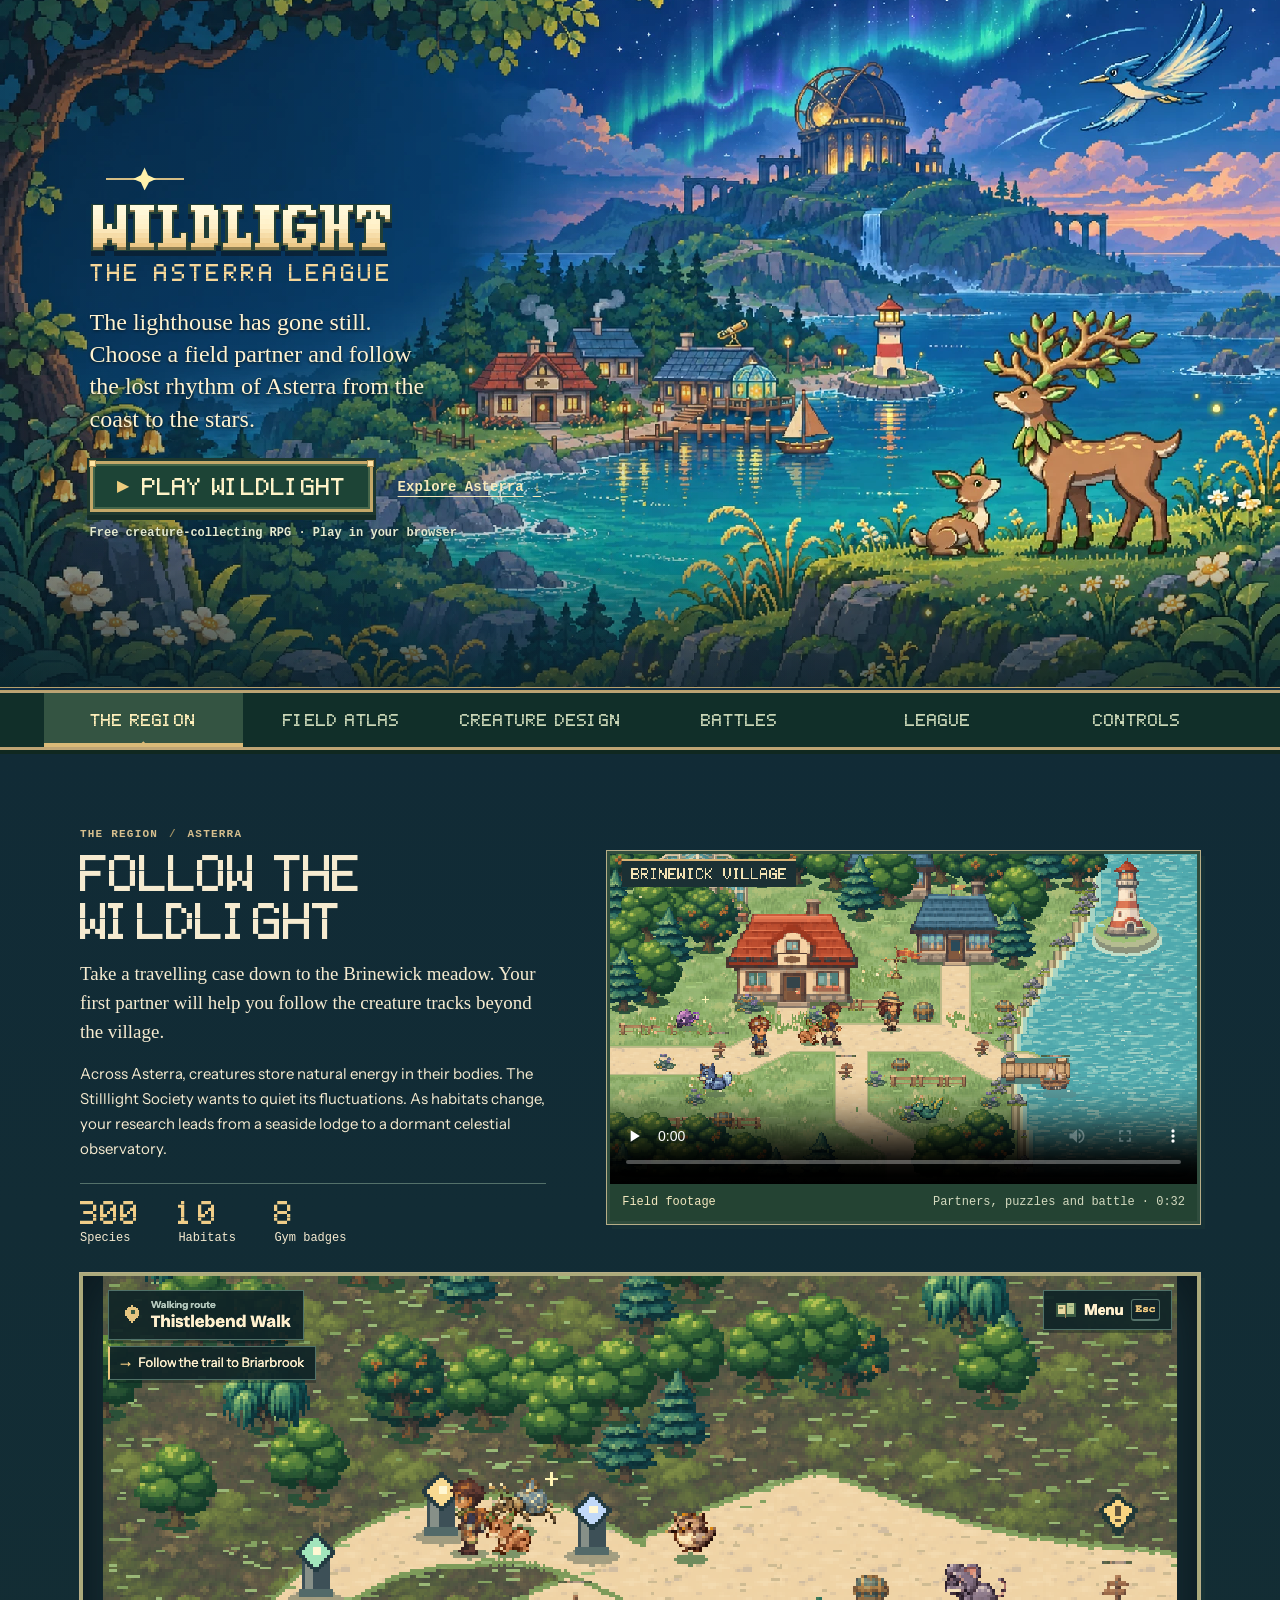
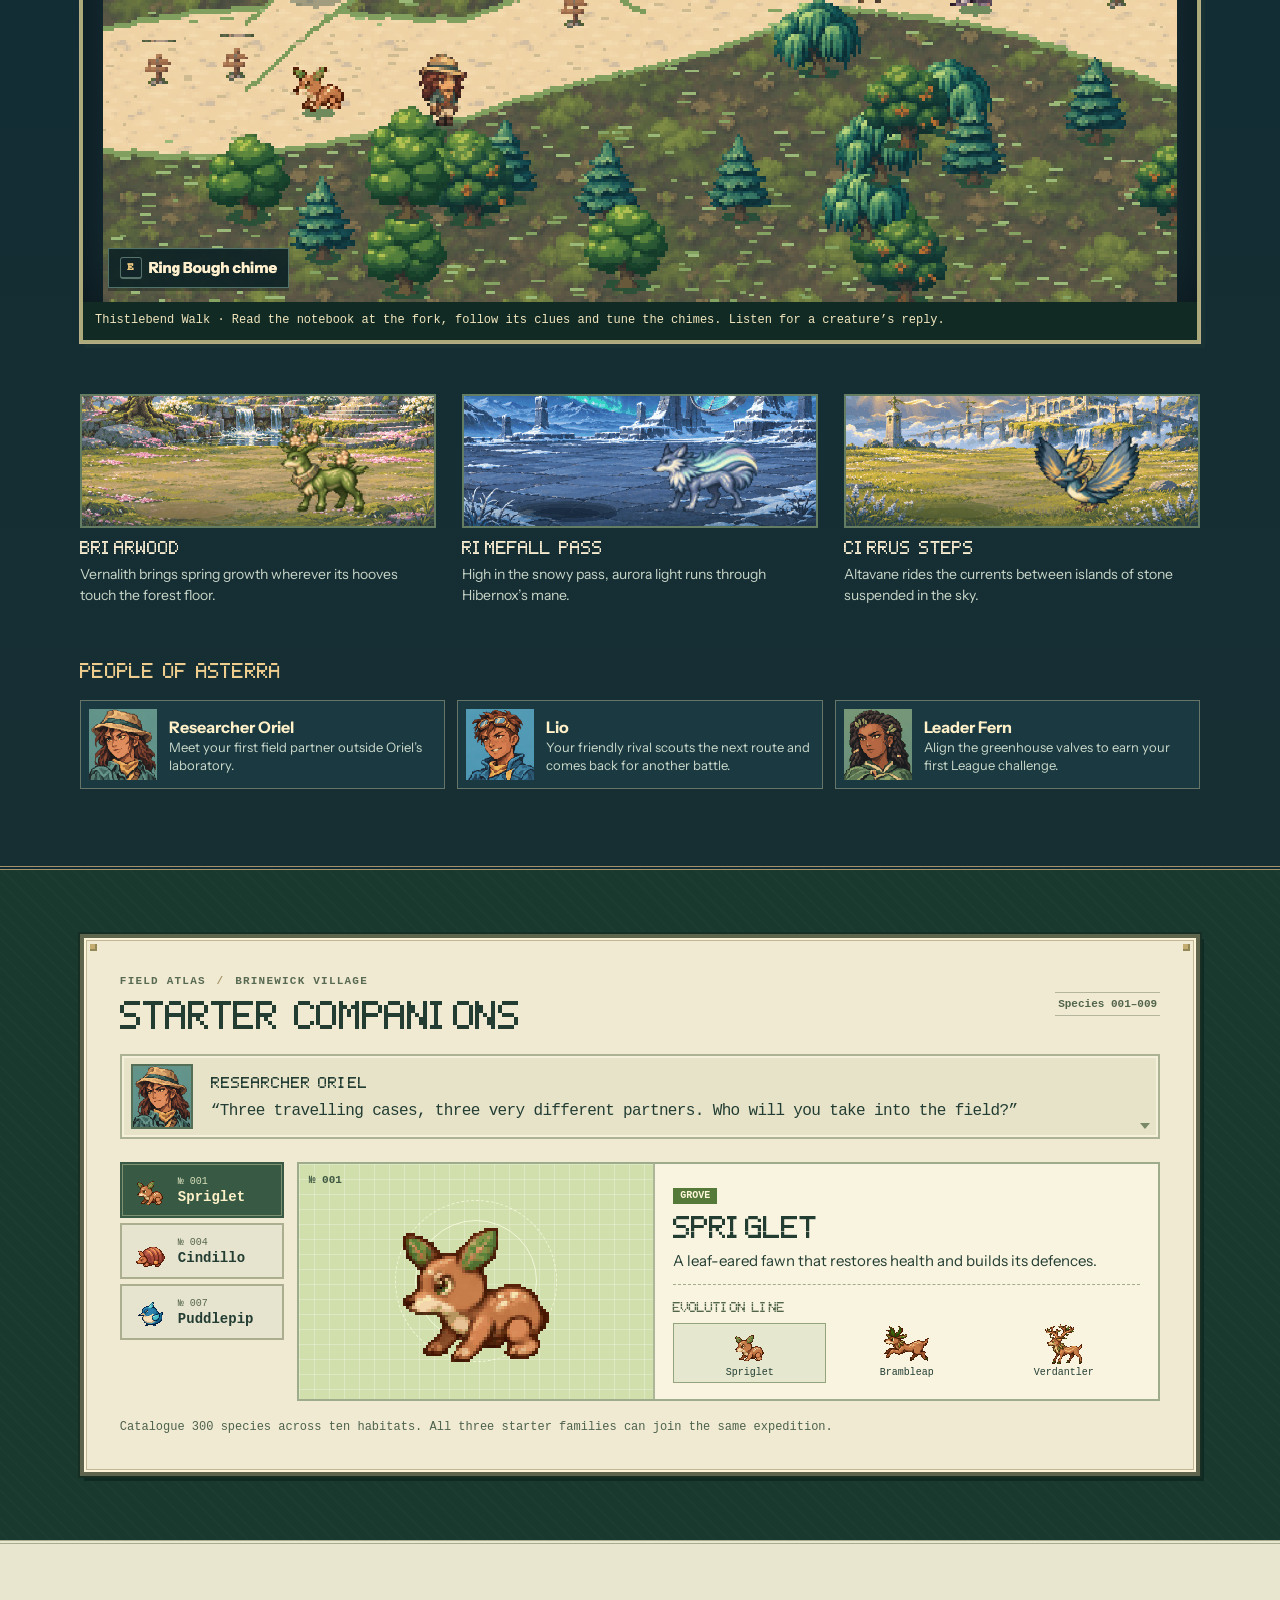
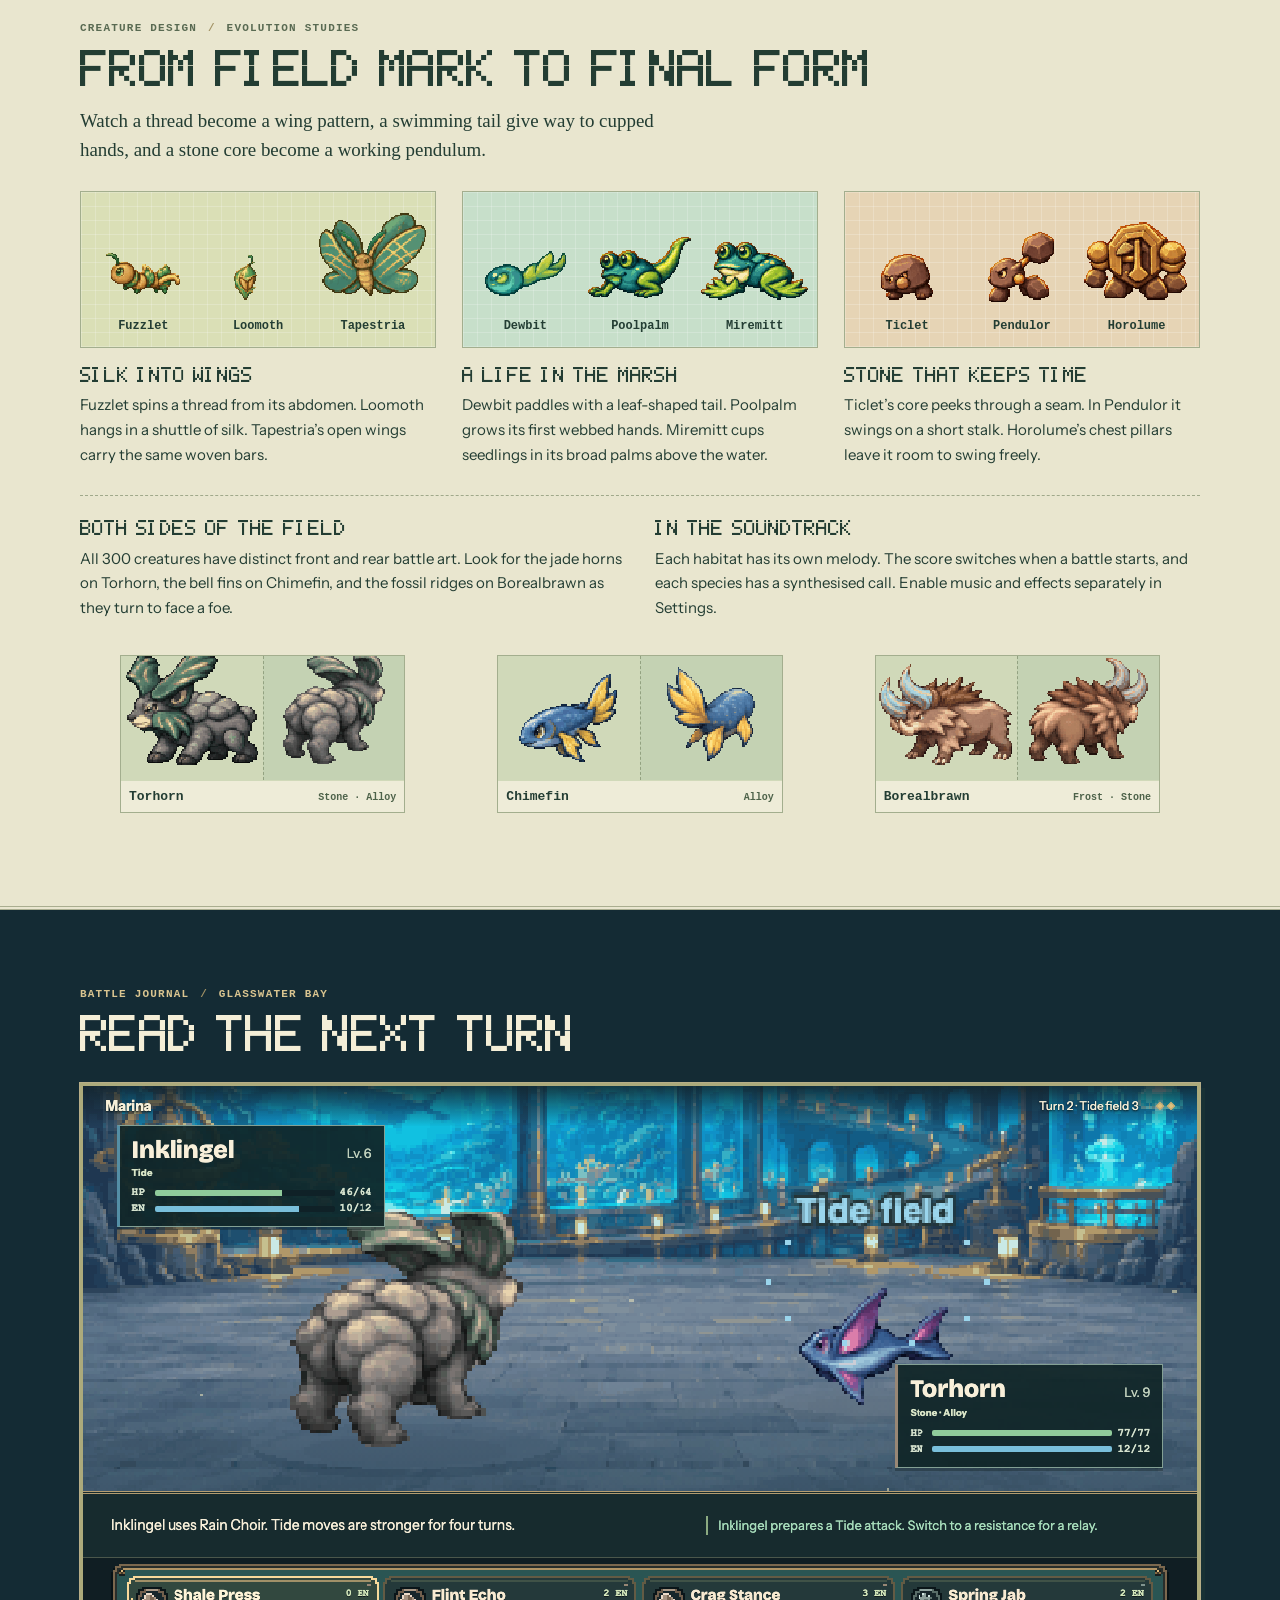
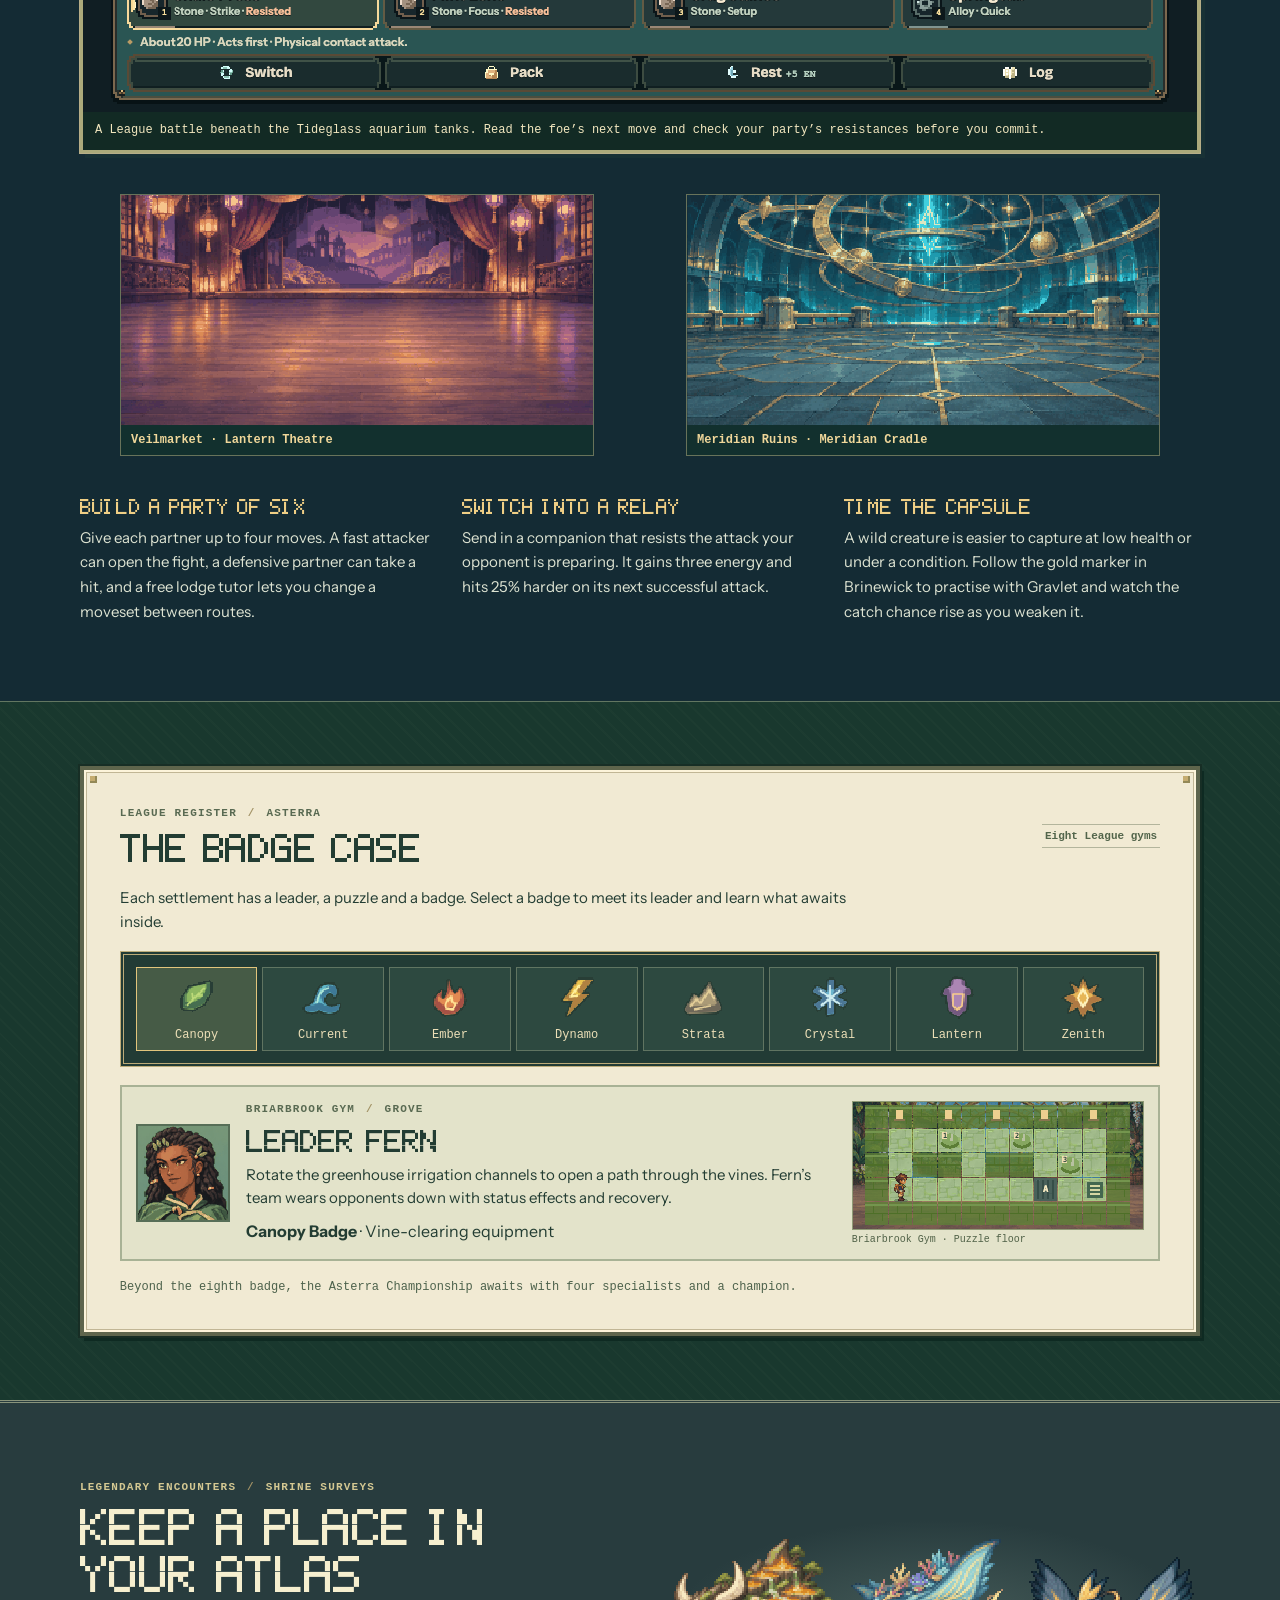
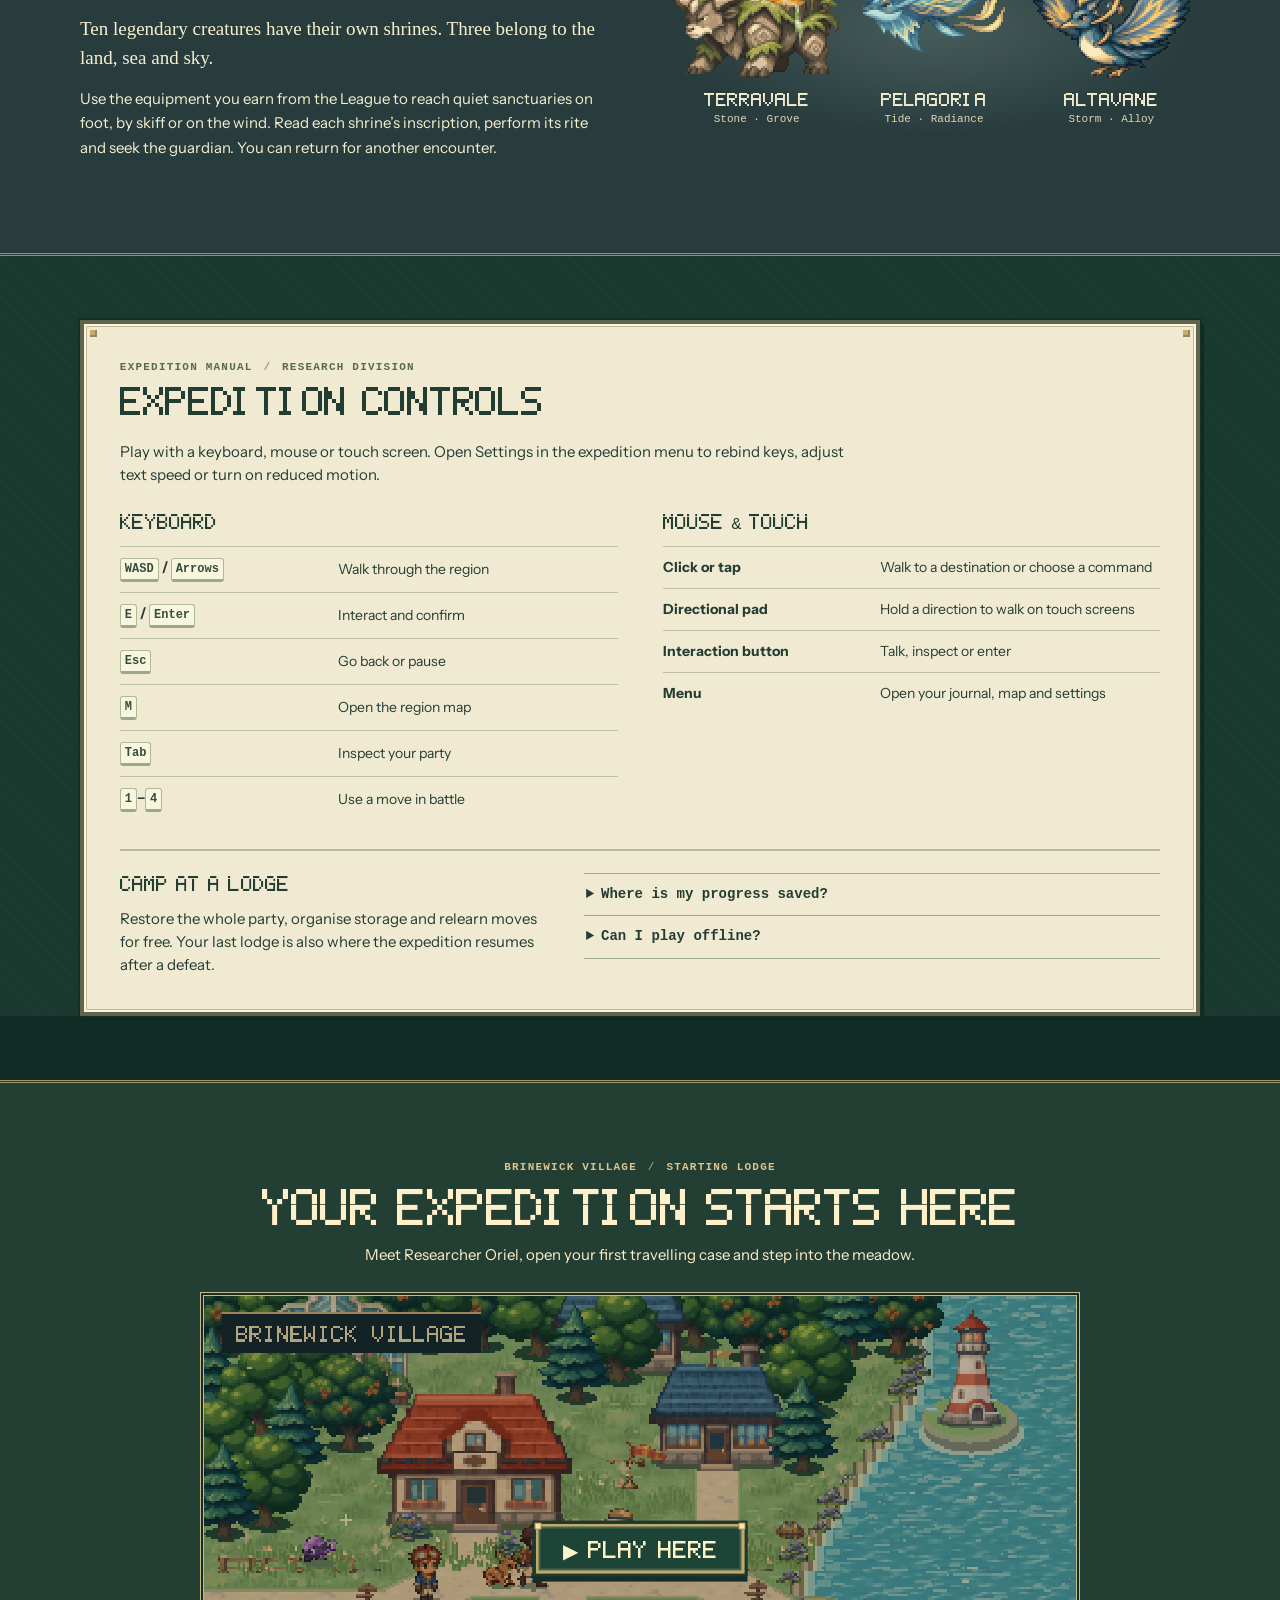
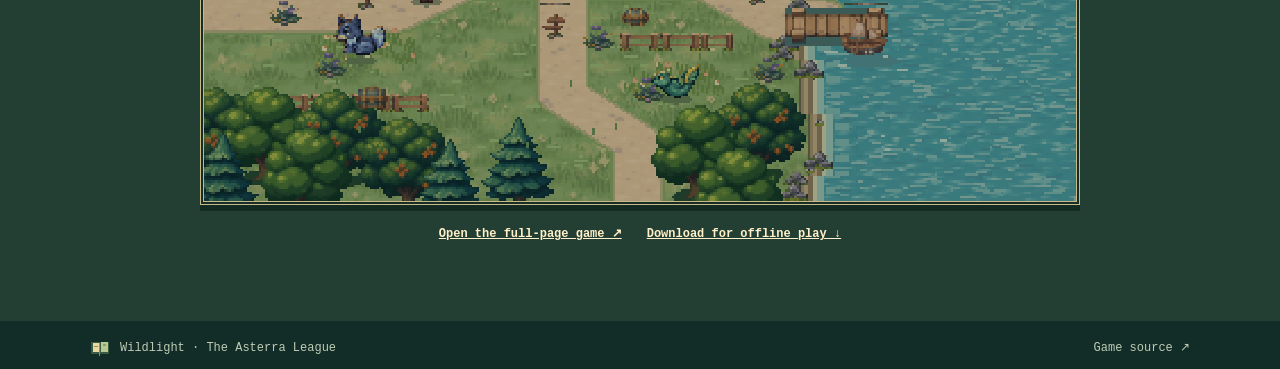
==== commit 50ef3865: "Polish Wildlight fieldwork, battles and League progression" ====
--- a/index.html
+++ b/index.html
@@ -80,8 +80,8 @@
             /><span class="ribbon">The Asterra League</span>
           </h1>
           <p class="hero-intro">
-            Choose a field partner. Explore a region where every creature
-            carries a little of the light.
+            The lighthouse has gone still. Choose a field partner and follow the
+            lost rhythm of Asterra from the coast to the stars.
           </p>
           <div class="hero-actions">
             <a class="play" href="play/index.html"
@@ -115,8 +115,9 @@
                 <p class="folio">The region <span>/</span> Asterra</p>
                 <h2 id="world-title">Follow the Wildlight</h2>
                 <p class="dek">
-                  A field journal, a travelling case and a coast full of
-                  creatures. Your first assignment begins in Brinewick Village.
+                  Take a travelling case down to the Brinewick meadow. Your
+                  first partner will help you follow the creature tracks beyond
+                  the village.
                 </p>
                 <p>
                   Across Asterra, creatures store natural energy in their
@@ -145,9 +146,9 @@
                   playsinline
                   preload="none"
                   width="768"
-                  height="448"
+                  height="432"
                   poster="assets/site/brinewick-film.png"
-                  aria-label="Silent gameplay tour through four locations in Asterra"
+                  aria-label="Gameplay tour with Wildlight’s in-game soundtrack"
                 >
                   <source src="assets/site/asterra-tour.mp4" type="video/mp4" />
                   <a href="assets/site/asterra-tour.mp4"
@@ -155,10 +156,23 @@
                   >
                 </video>
                 <figcaption>
-                  Field footage <span>Four stops across Asterra · 0:16</span>
+                  Field footage <span>Partners, puzzles and battle · 0:32</span>
                 </figcaption>
               </figure>
             </div>
+            <figure class="battle-screen trail-plate">
+              <img
+                src="assets/site/thistlebend-field.webp"
+                width="1120"
+                height="630"
+                alt="Three glowing field chimes on a forest footpath in Thistlebend Walk with Spinchime visible near the centre."
+                loading="lazy"
+              />
+              <figcaption>
+                Thistlebend Walk · Read the notebook at the fork, follow its
+                clues and tune the chimes. Listen for a creature’s reply.
+              </figcaption>
+            </figure>
             <div class="postcards">
               <figure>
                 <img
@@ -802,11 +816,12 @@
                 src="assets/site/glasswater-battle.png"
                 width="1120"
                 height="630"
-                alt="Torhorn and Marina’s Rillcrest face off inside Tideglass Aquarium, above the full-width battle console."
+                alt="Torhorn faces Marina’s Inklingel beneath the Tideglass aquarium tanks. The console forecasts a Tide attack."
               />
               <figcaption>
-                A League battle beneath the Tideglass aquarium tanks. The battle
-                console shows move costs, elemental matchups and catch odds.
+                A League battle beneath the Tideglass aquarium tanks. Read the
+                foe’s next move and check your party’s resistances before you
+                commit.
               </figcaption>
             </figure>
             <div class="arena-plates">
@@ -841,11 +856,11 @@
                 </p>
               </div>
               <div>
-                <h3>Spend energy wisely</h3>
+                <h3>Switch into a relay</h3>
                 <p>
-                  Choose among 108 moves across 12 elements. Read what your
-                  opponent is preparing, then guard the incoming hit, change the
-                  field or switch to a partner with a better matchup.
+                  Send in a companion that resists the attack your opponent is
+                  preparing. It gains three energy and hits 25% harder on its
+                  next successful attack.
                 </p>
               </div>
               <div>
@@ -1109,7 +1124,8 @@
                   <h3>Leader Nyra</h3>
                   <p>
                     Change the stage lights to reveal doors in the theatre’s
-                    shadow scenery. Nyra uses misdirection and delayed effects.
+                    shadow scenery. Nyra changes the field and slows down
+                    opponents with conditions.
                   </p>
                   <strong>Lantern Badge</strong> · Hidden ruin passages
                 </div>
@@ -1169,10 +1185,10 @@
                 the land, sea and sky.
               </p>
               <p>
-                At the fault cairn, set stones in order to call Terravale. In
-                the drowned belfry, read the shell chimes for Pelagoria. At the
-                vane garden, follow the rising wind for Altavane. Complete a
-                survey and you can return for another encounter.
+                Use the equipment you earn from the League to reach quiet
+                sanctuaries on foot, by skiff or on the wind. Read each shrine’s
+                inscription, perform its rite and seek the guardian. You can
+                return for another encounter.
               </p>
             </div>
             <div class="legend-trio">
--- a/assets/site/landing.css
+++ b/assets/site/landing.css
@@ -1076,7 +1076,8 @@
   display: block;
   width: 100%;
   height: auto;
-  aspect-ratio: 12/7;
+  aspect-ratio: 16/9;
+  object-fit: cover;
   image-rendering: pixelated;
 }
 .footage figcaption,
